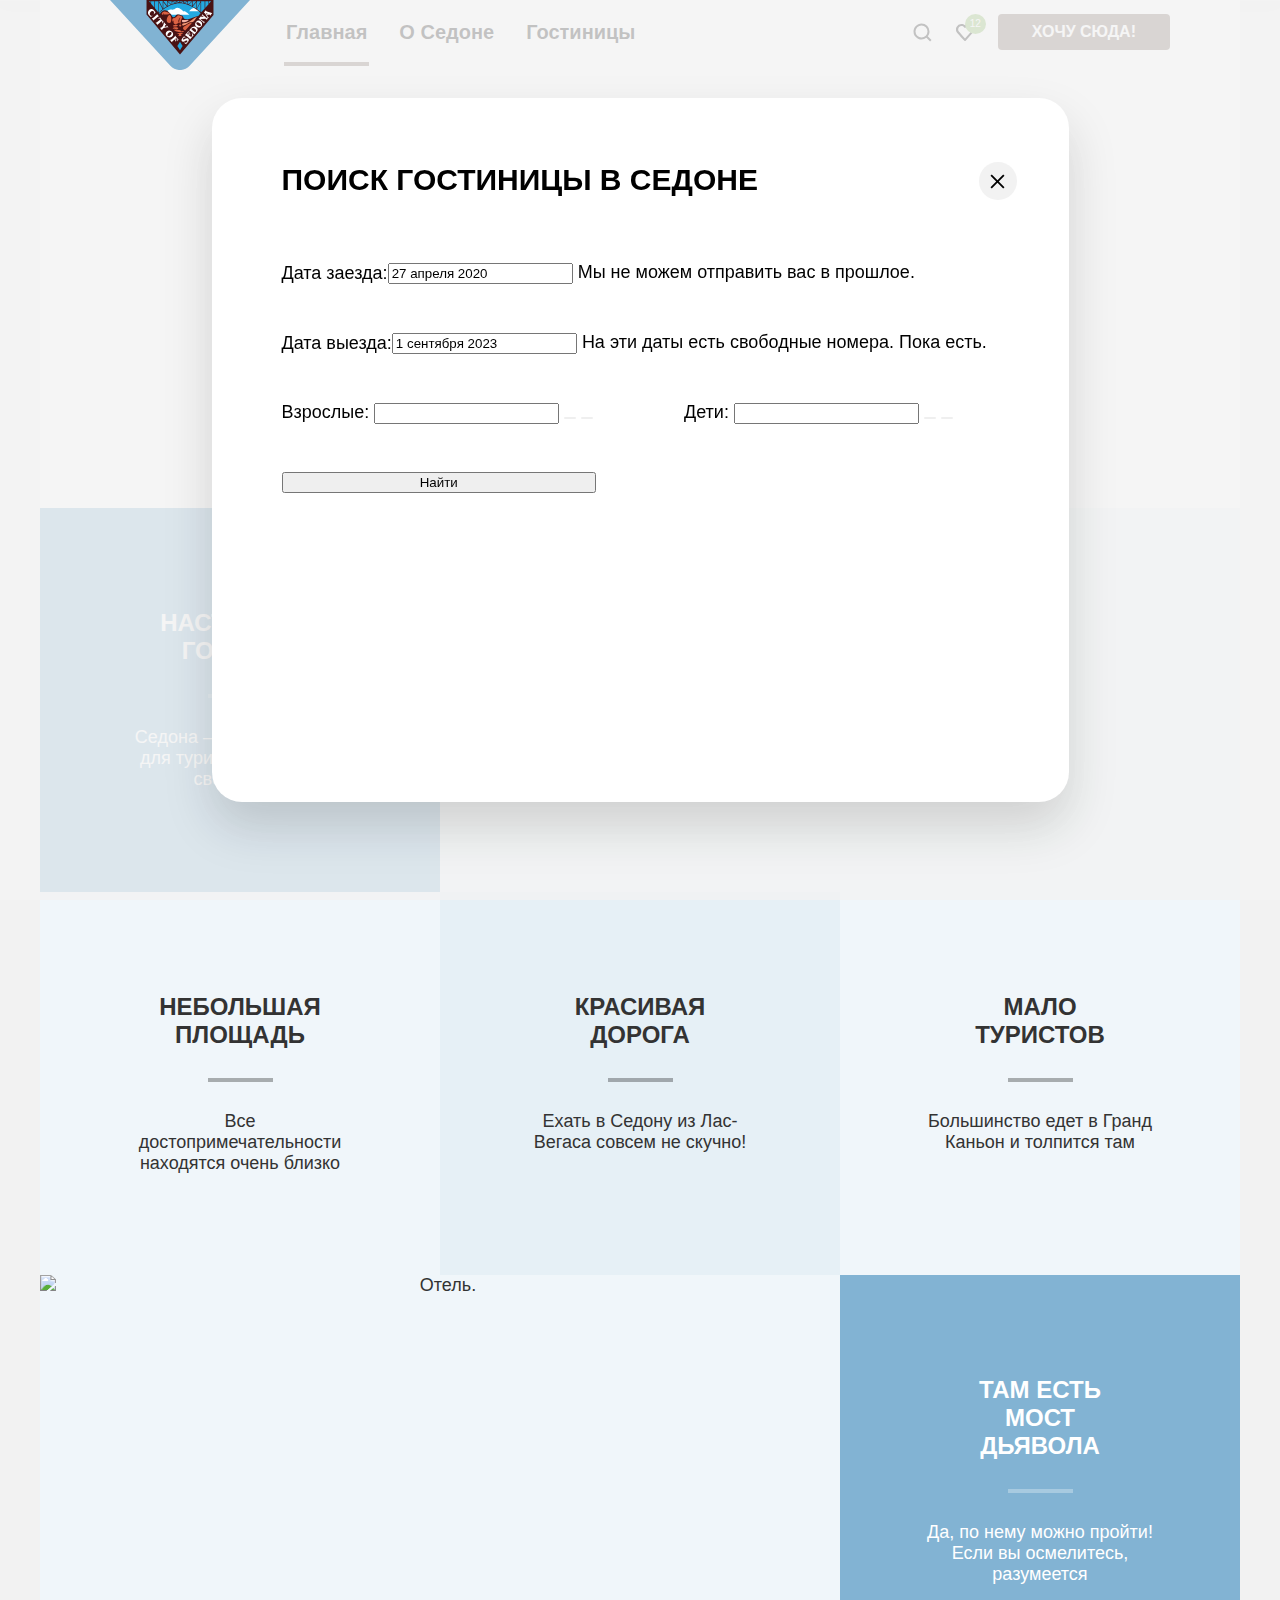
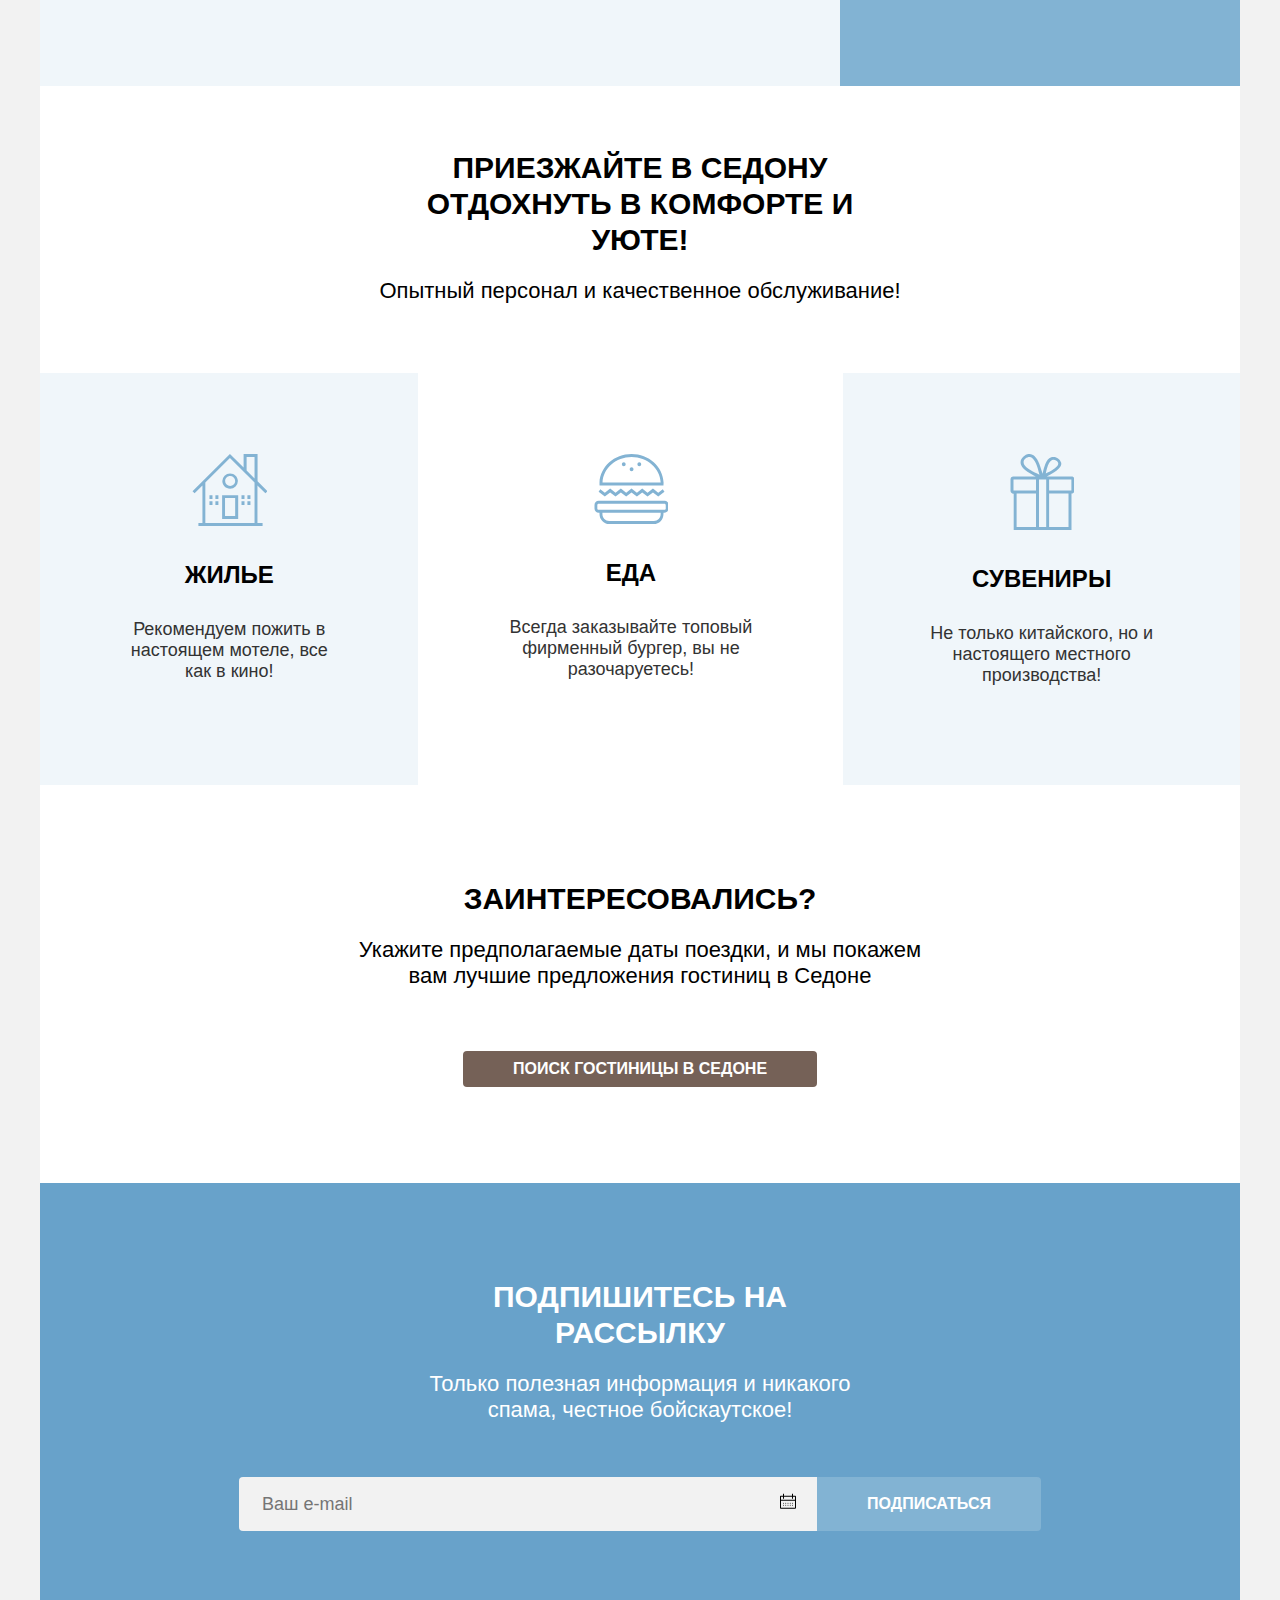
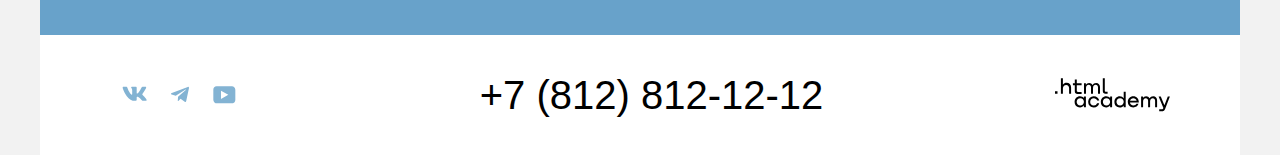
==== index.html @ c3019e5f "Модальное окно" ====
<!DOCTYPE html>
<html lang="ru">
  <head>
    <meta charset="utf-8">
    <title>Sedona</title>
    <link rel="stylesheet" href="styles/style.css">
  </head>
  <body>
    <div class="container">
      <header class="page-header wrapper">

        <a class="page-header__logo">
          <img src="images/logo.svg" height="70" width="140" alt="Логотип Седона.">
        </a>
        <nav class="page-header__navigation page-navigation">
          <ul class="page-navigation__list">
          <li class="page-navigation__item">
            <a href="index.html" class="page-navigation__link page-navigation__link-current">Главная</a>
          </li>
          <li class="page-navigation__item">
            <a class="page-navigation__link" href="about.html">О Седоне</a>
          </li>
          <li class="page-navigation__item">
            <a href="catalog.html" class="page-navigation__link">Гостиницы</a>
          </li>
          </ul>
          <div class="page-navigation__user user-navigation">
          <a class="icon" href="#">
            <svg class="icon__svg" xmlns="http://www.w3.org/2000/svg" width="20" height="20"><path d="m19.5 18-3.7-3.67c1-1.3 1.7-2.98 1.7-4.87a8 8 0 0 0-8-7.96c-4.4 0-8 3.68-8 8.06a8 8 0 0 0 12.9 6.26l3.7 3.68 1.4-1.5Zm-10-2.48a6 6 0 0 1-6-5.96 6 6 0 0 1 12 0 6 6 0 0 1-6 5.96Z"/></svg>
            <span class="visually-hidden">Поиск</span>
          </a>
          <a class="icon" href="#">
            <svg class="icon__svg" xmlns="http://www.w3.org/2000/svg" width="18" height="17"><path d="M8.9 17a.9.9 0 0 1-.8-.4c-5.4-6.1-6.7-7.5-7-7.9A5.4 5.4 0 0 1 5.5 0C6.8 0 8 .5 9 1.3a5.46 5.46 0 0 1 9 4.1c0 1.3-.5 2.5-1.3 3.4l-7 7.9c-.2.2-.4.3-.8.3Zm-6-9.5c.3.4 3.5 4 6.1 6.9l6.2-7c.5-.5.7-1.2.7-2 0-1.8-1.5-3.3-3.3-3.3-1 0-2 .5-2.7 1.3-.3.3-.6.4-.9.4-.3 0-.6-.2-.8-.4-.7-.8-1.7-1.3-2.7-1.3-1.8 0-3.3 1.5-3.3 3.3-.1.9.3 1.6.7 2.1-.1 0-.1 0 0 0Z"/></svg>

            <span class="icon__buble">12</span>
            <span class="visually-hidden">Избранное</span>
          </a>
          <a class="user-navigation__button button-brown button" href="#">Хочу сюда!</a>
          </div>
        </nav>
      </header>


      <main class="main-index main-container">
        <h1 class="visually-hidden">Sedona</h1>

        <section class="main-index__hero">
          <h2 class="visually-hidden">О Седоне</h2>

          <img class="main-index__greeting" src="images/welcome.png" width="458" height="352" class="main-index__text" alt="Welcome to the gorgeus Sedona, because the grand canyon sucks.">
        </section>

        <section class="main-index__advantage advantage">
          <h2 class="visually-hidden">Преимущества</h2>
          <p class="main-heading">
            Седона — небольшой городок в Аризоне, заслуживающий большего!
          </p>
          <p class="main-tagline">
            Рассмотрим причины, по которым Седона круче, чем Гранд-Каньон!
          </p>

          <ul class="advantage__list">
            <li class="advantage__item advantage__item-image" >
              <div class="advantage__block">
                <div class="advantage__text">
                  <h3 class="advantage__title">Настоящий городок</h3>
                  <p class="advantage__description">
                    Седона — не аттракцион для туристов, там течёт своя жизнь
                  </p>
                </div>
              </div>
              <img src="images/sedona.jpg" alt="Отель." width="800" height="384">
            </li>

            <li class="advantage__item">
              <div class="advantage__text">
                <h3 class="advantage__title ">Небольшая площадь</h3>
                <p class="advantage__description">
                 Все достопримечательности находятся очень близко
                </p>
              </div>
            </li>

            <li class="advantage__item">
              <div class="advantage__text">
                <h3 class="advantage__title">Красивая дорога</h3>
                <p class="advantage__description">
                  Ехать в Седону из Лас-Вегаса совсем не скучно!
                </p>
              </div>
            </li>

            <li class="advantage__item">
              <div class="advantage__text">
                <h3 class="advantage__title">Мало туристов</h3>
                <p class="advantage__description">
                  Большинство едет в Гранд Каньон и толпится там
                </p>
              </div>
            </li>

            <li class="advantage__item advantage__item-image">
              <img src="images/devil's-bridge.jpg" alt="Отель." width="800" height="384">
              <div class="advantage__block">
                <div class="advantage__text">
                  <h3 class="advantage__title">Там есть мост дьявола</h3>
                  <p class="advantage__description">
                    Да, по нему можно пройти! Если вы осмелитесь, разумеется
                  </p>
                </div>
              </div>
            </li>
          </ul>
        </section>

        <section class="main-index__services services">
          <h2 class="main-heading">Приезжайте в Седону отдохнуть в комфорте и уюте!</h2>
          <p class="main-tagline">
            Опытный персонал и качественное обслуживание!
          </p>
          <ul class="services__list">
            <li class="services__item">
              <span class="services__image image-housing"></span>
              <h3 class="services__title">Жилье</h3>
              <p class="services__description">Рекомендуем пожить в настоящем мотеле, все как в кино!</p>
            </li>

            <li class="services__item">
              <span class="services__image image-eat"></span>
              <h3 class="services__title">Еда</h3>
              <p class="services__description">Всегда заказывайте топовый фирменный бургер, вы не разочаруетесь!</p>
            </li>

            <li class="services__item">
              <span class="services__image image-souvenirs"></span>
              <h3 class="services__title">Сувениры</h3>
              <p class="services__description">Не только китайского, но и настоящего местного производства!</p>
            </li>
          </ul>
        </section>
        <section class="main-index__search search">
          <h2 class="search__heading main-heading">Заинтересовались?</h2>
          <p class="search__tagline main-tagline">Укажите предполагаемые даты поездки, и мы покажем вам лучшие предложения гостиниц в Седоне</p>
          <a href="catalog.html" class="search__button button-brown button">Поиск гостиницы в Седоне</a>
        </section>
        <section class="main-index__mailing mailing">

          <h2 class="mailing__heading main-heading">Подпишитесь на рассылку</h2>
          <p class="mailing__tagline main-tagline">Только полезная информация и никакого спама, честное бойскаутское!</p>
          <form action="https://echo.htmlacademy.ru/" method="post" class="mailing__form">
            <label for="" class="mailing__field">
              <input class="mailing__mail" type="text" value=""  name="email" placeholder="Ваш e-mail">
              <span class="mailing__image"></span>
            </label>
            <button class="mailing__button button-blue button" type="submit">Подписаться</button>
          </form>
        </section>
      </main>
      <footer class="page-footer wrapper">
        <div class="socials">
          <h2 class="visually-hidden">Мы в социальных сетях</h2>
          <ul class="socials__list">
            <li class="socials__item ">
              <a href="https://vk.com/htmlacademy" class="socials__link">
                <span class="visually-hidden">Вконтакте</span>
                <svg  class="socials__svg" xmlns="http://www.w3.org/2000/svg" width="25" height="15"><path fill-rule="evenodd" d="M24.12 1.8c.16-.54 0-.94-.8-.94H20.7c-.67 0-.98.34-1.15.73 0 0-1.33 3.2-3.22 5.27-.61.6-.9.8-1.23.8-.16 0-.41-.2-.41-.75v-5.1c0-.66-.19-.95-.74-.95H9.82c-.42 0-.67.3-.67.59 0 .62.95.76 1.04 2.51v3.8c0 .83-.15.98-.48.98-.9 0-3.06-3.2-4.34-6.88-.25-.72-.5-1-1.18-1H1.57c-.75 0-.9.34-.9.73 0 .68.89 4.07 4.14 8.55 2.17 3.06 5.23 4.72 8 4.72 1.68 0 1.88-.37 1.88-1v-2.32c0-.74.16-.88.7-.88.38 0 1.05.19 2.6 1.66 1.79 1.75 2.08 2.54 3.08 2.54h2.63c.75 0 1.12-.37.9-1.1-.23-.72-1.08-1.77-2.2-3.02-.62-.71-1.54-1.48-1.82-1.86-.39-.5-.28-.71 0-1.15 0 0 3.2-4.42 3.54-5.93Z" clip-rule="evenodd"/></svg>
              </a>
            </li>
            <li class="socials__item ">
              <a href="https://t.me/htmlacademy" class="socials__link">
                <span class="visually-hidden">Телеграм</span>
                <svg class="socials__svg" xmlns="http://www.w3.org/2000/svg" width="18" height="16"><path  d="M16.79.96.84 7.1c-1.09.44-1.08 1.05-.2 1.32l4.1 1.28 9.47-5.98c.44-.27.85-.13.52.17l-7.68 6.93-.28 4.22c.41 0 .6-.2.83-.41l1.99-1.94 4.13 3.06c.77.42 1.31.2 1.5-.71l2.72-12.8c.28-1.1-.43-1.61-1.16-1.28Z"/></svg>
              </a>
            </li>
            <li class="socials__item ">
              <a href=" https://www.youtube.com/user/htmlacademyru" class="socials__link">
                <span class="visually-hidden">Youtube</span>
                <svg class="socials__svg" xmlns="http://www.w3.org/2000/svg" width="23" height="18"><path d="M18.94.36H3.51C1.65.36.33 1.95.33 3.76v10.09c0 1.91 1.32 3.5 3.18 3.5h15.65c1.64 0 3.17-1.59 3.17-3.4V3.76c-.22-1.8-1.53-3.4-3.39-3.4ZM7.99 12.89V4.82l7.34 4.04-7.34 4.03Z"/></svg>

              </a>
            </li>
          </ul>
        </div>
        <a  class="page-footer__phone" href="tel:+78128121212" aria-label="Наш телефон.">+7 (812) 812-12-12</a>

        <a href="https://htmlacademy.ru/" class="page-footer__developer" aria-label="Сайт разработчика сайта.">
          <svg class="icon-developer" xmlns="http://www.w3.org/2000/svg" width="115" height="34"><path d="M0 13.26v2.6h2.5v-2.6H0ZM11.6 4.86c-1.6 0-2.8.7-3.6 1.7h-.1V.36h-2v15.5h2v-5.3c0-2.1 1.3-3.6 3.3-3.6 1.8 0 2.9 1.4 2.9 3.2v5.7h2v-6.1c.1-3-1.8-4.9-4.5-4.9ZM26.6 5.16h-4.8v-3.7h-2v3.8h-1.9v2h1.9v6c0 1.7 1 2.7 2.7 2.7h4.1v-2h-3.7c-.7 0-1.1-.4-1.1-1.1v-5.7h4.8v-2ZM41.1 4.96c-1.6 0-2.9.8-3.5 2.1h-.1c-.6-1.2-1.8-2.1-3.4-2.1-1.4 0-2.5.8-3.1 1.8h-.1v-1.6H29v10.6h2v-5.4c0-2 1-3.5 2.6-3.5 1.5 0 2.4 1 2.4 2.6v6.3h2v-5.6c0-2.4 1.4-3.3 2.6-3.3 1.5 0 2.4 1 2.4 2.6v6.3h2v-6.5c.1-2.5-1.4-4.3-3.9-4.3ZM47.8 13.06c0 1.7 1 2.7 2.8 2.7h2v-2h-1.7c-.7 0-1.1-.4-1.1-1.1V.36h-2v12.7ZM28.9 20.06c-.9-1.1-2.2-1.8-3.9-1.8-3.1 0-5.4 2.3-5.4 5.6s2.3 5.6 5.4 5.6c1.8 0 3-.8 3.8-1.9h.1v1.6h2v-10.6h-2v1.5Zm-3.6 7.4c-2.2 0-3.6-1.6-3.6-3.6s1.4-3.6 3.6-3.6 3.6 1.6 3.6 3.6c0 1.9-1.4 3.6-3.6 3.6ZM44.2 22.36c-.5-2.4-2.6-4.1-5.4-4.1a5.4 5.4 0 0 0-5.6 5.6c0 3.1 2.2 5.6 5.6 5.6 2.8 0 4.9-1.8 5.4-4.2h-2.1a3.4 3.4 0 0 1-3.3 2.3c-2.2 0-3.6-1.6-3.6-3.6s1.4-3.6 3.6-3.6c1.6 0 2.8 1 3.3 2.2h2.1v-.2ZM55.1 20.06c-.9-1.1-2.2-1.8-3.9-1.8-3.1 0-5.4 2.3-5.4 5.6s2.3 5.6 5.4 5.6c1.8 0 3-.8 3.8-1.9h.1v1.6h2v-10.6h-2v1.5Zm-3.6 7.4c-2.2 0-3.6-1.6-3.6-3.6s1.4-3.6 3.6-3.6 3.6 1.6 3.6 3.6c0 1.9-1.5 3.6-3.6 3.6ZM68.7 20.16c-.9-1.1-2.2-1.9-3.9-1.9-3.1 0-5.4 2.3-5.4 5.6s2.2 5.6 5.4 5.6c1.7 0 3-.8 3.8-1.8h.1v1.5h2v-15.4h-2v6.4Zm-3.6 7.3c-2.2 0-3.6-1.6-3.6-3.6s1.4-3.6 3.6-3.6 3.6 1.6 3.6 3.6c-.1 2-1.5 3.6-3.6 3.6ZM78.3 18.26c-3.3 0-5.5 2.5-5.5 5.6 0 3 2.1 5.6 5.5 5.6 2.5 0 4.5-1.3 5.2-3.6h-2.1c-.5 1-1.6 1.6-3 1.6-1.9 0-3.3-1.3-3.4-2.9h8.8c.2-3.6-2-6.3-5.5-6.3Zm0 1.9c1.7 0 3 1 3.3 2.6h-6.5c.3-1.5 1.5-2.6 3.2-2.6ZM98.2 18.26c-1.6 0-2.9.8-3.6 2h-.1c-.6-1.2-1.8-2-3.4-2-1.4 0-2.5.7-3.1 1.8v-1.5h-1.9v10.6h2v-5.4c0-2 1-3.4 2.6-3.5 1.5 0 2.4 1 2.4 2.6v6.3h2v-5.6c0-2.4 1.4-3.3 2.6-3.3 1.5 0 2.4 1 2.4 2.6v6.3h2v-6.5c.1-2.6-1.4-4.4-3.9-4.4ZM109.4 27.36l-3.6-8.9h-2.2l4.8 11.6c-.3.9-.7 1.2-1.7 1.2h-2.5v2h2.5c1.8 0 2.8-.8 3.5-2.6l4.7-12.2h-2.1l-3.4 8.9Z"/></svg>
        </a>
      </footer>
    </div>

    <div class="modal">
        <section class="modal__content">
          <h2 class="modal__heading main-heading">Поиск гостиницы в Седоне</h2>
          <button class="modal__close button">
            <span class="visually-hidden">Закрыть</span>
          </button>
          <form action="https://echo.htmlacademy.ru/" method="post" class="modal__form">
            <label class="modal__group modal__group--full">
              <span class="modal__title">Дата заезда:</span>
              <div class="modal__group-group">
                <input type="text" class="modal__data" value="27 апреля 2020">
                <span class=" modal__message message-mistake">Мы не можем отправить вас в прошлое.</span>
              </div>

            </label>
            <label class="modal__group modal__group--full">
              <span class="modal__exit-title">Дата выезда:</span>
              <div class="modal__group-group">
                <input type="text" class="modal__data" value="1 сентября 2023">
                <span class="modal__message">На эти даты есть свободные номера. Пока есть.</span>
              </div>
            </label>
            <label class="modal__group">
              <span class="modal__input-text">Взрослые:</span>
              <input type="number">
              <button class="modal__button--add button"></button>
              <button class="modal__button--deduct button"></button>
            </label>
            <label class="modal__group">
              <span class="modal__input-text">Дети:</span>
              <input type="number">

              <button class="modal__button--add button"></button>
              <button class="modal__button--deduct button"></button>
            </label>
            <button class="modal__button">Найти</button>
          </form>
        </section>
    </div>
  </body>

</html>
---- styles/style.css ----
@font-face {
  font-family: "PT Sans";
  font-style: normal;
  font-weight: 400;
  src: url("../fonts/ptsans-400.woff2") format("woff2");
  font-display: swap;
}

@font-face {
  font-family: "PT Sans";
  font-style: normal;
  font-weight: 700;
  src: url("../fonts/ptsans-700.woff2") format("woff2");
  font-display: swap;
}


body {

  margin: 0;
  height: 1px;

  font-family: "PT Sans", sans-serif;
  font-size: 18px;
  line-height: 21px;
  font-weight: 400;
  color: #000000;
  background-color: #F2F2F2;
  box-shadow: 0 0 15px rgba(0, 0, 0, 0.2);

}
.container{
  display: flex;
  flex-direction: column;
  min-height: 100vh;
  width: 1200px;
  margin: 0 auto;
  background-color: #ffffff;

}
.wrapper {
  padding-left: 70px;
  padding-right: 70px;
}
.visually-hidden {
  position: absolute;
  width: 1px;
  height: 1px;
  margin: -1px;
  border: 0;
  padding: 0;
  white-space: nowrap;
  clip-path: inset(100%);
  clip: rect(0 0 0 0);
  overflow: hidden;
}
.page-header {
  display: flex;
  justify-content: start;


}
.page-header__logo {
  width: 140px;
  height: 70px;
  margin-right: 20px;
  margin-bottom: -11px;
  z-index: 1;
}

.page-header__navigation {
  display: flex;
  justify-content: space-between;
  align-items: center;
  flex-grow: 1;

}



.page-navigation__list {
  display: flex;
  list-style: none;

  margin: 0;
  padding: 0;

}
.page-navigation__item {
  padding: 20px 16px;
  position: relative;
}
.page-navigation__link {
  font-size: 20px;
  line-height: 24px;
  font-weight: 700;
  color:#000000;
  text-decoration: none;
  text-align: center;
}

.page-navigation__link-current::before {
  position: absolute;
content: "";
left: 16px;
right: 16px;
bottom: 0;
outline: 2px solid #756257;
z-index: 0;

}
.user-navigation {
  display: flex;
  align-items: center;

}
.icon {
  position: relative;

  text-decoration: none;
  padding: 22px 12px;
}
.icon__svg {
  display: block;
  fill:#000000;
}
.icon:hover .icon__svg {
  fill: #68A2CA;
}
.icon:focus-visible .icon__svg {
  outline: none;
  fill: #68A2CA;
}
.icon:focus-visible{
  outline: none;
}
.icon:active .icon__svg {
  opacity: 0.5;
}

.icon__buble {
  position: absolute;
  background-color: #7DB54F;
  padding:5px;
  border-radius: 50%;
  color: #ffffff;
  font-weight: 400;
  font-size: 10px;
  line-height: 10px;
  top: 20%;
  left: 50%;
}
.user-navigation__button {
  margin-left: 12px;
}
.main-index__hero {
  background-color: #82B3D3;
  background: url(../images/background.svg) no-repeat bottom,

url(../images/index-background.jpg) no-repeat top;

background-size: 100% auto;
text-align: center;
padding-top: 50px;
padding-bottom: 80px;

}
.main-container {
  flex-grow: 1;
}
.button {
  font-family: "PT Sans", sans-serif;
  text-decoration: none;
  text-transform: uppercase;
  color:#ffffff;
  display: inline-block;

  font-weight: 700;
  font-size: 16px;
  line-height: 20px;
  border: none;
  cursor: pointer;
  border-radius: 4px;
}
.button-brown {

  background-color: #756157;
  padding: 8px 34px;

}
.button-brown:hover {
  background-color: #615048;
}
.button-brown:focus {
  outline: none;
  background-color: #615048;
}
.button-brown:active {
  color: rgba(255, 255, 255, 0.3);
  background-color: #756157;

}
.main-heading {
  display: inline-block;
  width: 515px;
  font-weight: 700;
  font-size: 30px;
  line-height: 36px;
  text-transform: uppercase;
  text-align: center;
  margin-top: 0;
  margin-bottom: 20px;


}
.main-tagline {
  margin-top: 0;
  margin-bottom: 69px;
  font-size: 22px;
  line-height: 26px;
}
.advantage {
  text-align: center;
  padding-top: 70px;
}
.advantage__list {
  display: flex;
  flex-wrap: wrap;
  list-style: none;
  margin: 0;
  padding: 0;


}
.advantage__item {
  background-color:rgba(131, 179, 211, 0.12);
  color: #333333;
}



.advantage__block {
  background-color: #82B3D3;
  color:#ffffff;
}

.advantage__text {
  max-width: 230px;
  padding: 101px 85px;

}

.advantage__item-image {
  display: flex;
}

.advantage__item:nth-child(3n+3) {
 background-color: rgba(131, 179, 211, 0.2);
}
.advantage__title {
  position: relative;
  display: block;
  margin: 0 auto;
  padding-bottom: 62px;
  max-width: 175px;
  font-weight: 700;
  font-size: 24px;
  line-height: 28px;
  text-transform: uppercase;
}
.advantage__title::after {
  content:"";
  position: absolute;
  left: 57px;
  right: 57px;
  bottom: 31px;
  outline: 2px solid rgba(0, 0, 0, 0.3);
  z-index: 0;
}
.advantage__block .advantage__title::after {
  content:"";
  position: absolute;
  left: 57px;
  right: 57px;
  bottom: 31px;
  outline: 2px solid rgba(255, 255, 255, 0.3);
  z-index: 0;
}

.advantage__description {
  margin: 0;
}
.services {
  text-align: center;
  padding-top: 64px;

}
.services__item {
  background-color: rgba(131, 179, 211, 0.12);
  padding: 81px 85px;
}
.services__item:nth-child(3n+2) {
  background-color: #ffffff;
}

.services__image {
  margin-bottom: 30px;
}

.services__title {
  font-weight: 700;
  font-size: 24px;
  line-height: 28px;
  text-transform: uppercase;
  margin-top: 0;
  margin-bottom: 30px;

}
.services__description {
  color: #333333;
}
.services__list {
  margin: 0;
  padding: 0;
  list-style: none;
  display: flex;
}

.image-housing {
  display: inline-block;
  background-image: url(../images/home.svg);
  background-repeat: no-repeat;
  width: 75px;
  height: 72px;
}
.image-eat {
  display: inline-block;
  background-image: url(../images/food.svg);
  background-repeat:no-repeat;
  width: 74px;
  height: 70px;
}
.image-souvenirs {
  display: inline-block;
  background-image: url(../images/souvenirs.svg);
  background-repeat: no-repeat;
  width: 64px;
  height: 76px;
}
.main-index__search {
  text-align: center;
  padding-top: 96px;
  padding-bottom: 96px;
}
.search__tagline {
  width: 592px;
  margin: 0 auto;
  margin-bottom: 62px;
}

.search__button {
  padding: 8px 50px;
}
.main-index__mailing {
  padding-top: 96px;
  padding-bottom: 104px;
  background-color: #68A2CA;
  background-image: url(../images/Subscribe.jpg);
  background-repeat: no-repeat;
  background-size: 100% auto;
  color:#ffffff;
  text-align: center;
}
.mailing__form {
  display: flex;
  justify-content: center;

}
.mailing__tagline {
  width: 475px;
  margin: 0 auto;
  margin-bottom: 54px;
}
.mailing__mail {

  width: 452px;
  display: flex;
  align-items: center;
  padding: 12px 20px;
  padding-right: 100px;
  border: solid 3px transparent;
  font-size: 18px;
  line-height: 24px;
  border-radius: 4px 0 0 4px;
}
.mailing__field {
  position: relative;
}
.mailing__image{
  position: absolute;
  background: url(../images/mailing.svg) no-repeat;
  width: 20px;
  height: 20px;
  top: 16px;
  right: 17px;

}






.mailing__mail:focus:not(:placeholder-shown) {
  background-color: #F2F2F2;
  color: #000000;
  border-color: #000000;
}
.mailing__mail:empty {
background-color: #F2F2F2;
border-color: transparent;
}
.mailing__mail:hover {
  background-color: #E6E6E6;
}

.mailing__mail:focus {
  background-color: #E6E6E6;
  border: 3px solid #83B3D3;
  outline: none;
}


.mailing__button {
  border-radius: 0 4px 4px 0;
}
.button-blue {
  padding: 8px 50px;

  background-color: #82B3D3;


}
.button-blue:hover {
  background-color: #68A2CA;
}
.button-blue:focus {
  outline: none;
  background-color: #68A2CA;

}
.button-blue:active {
  background-color: #82B3D3;
  color: rgba(255, 255, 255, 0.3);
}
.page-footer {
  display: flex;
  justify-content: space-between;
  align-items: center;
  min-height: 120px;
}
.socials__list {
  list-style: none;
  display: flex;
  margin: 0;
  padding: 0;

}
.socials__link {
  padding: 12px;
}
.socials__icon {
  text-decoration: none;

}


.page-footer__phone {
  text-align: center;
  font-size: 40px;
  line-height: 40px;
  text-decoration: none;
  color:#000000;
}
.catalog__wrapper {
  padding-top: 35px;
}

.catalog__heading {
  font-weight: 700;
  font-size: 60px;
  line-height: 78px;
  margin-top: 0;
  margin-bottom: 8px;
}
.catalog__title {
  text-align: left;
  margin-bottom: 0;
}
.catalog__filter {
  display: flex;
  flex-direction: column;
  padding-bottom: 70px;

  background-color: #68A2CA;
  background-image: url(..//images/filter.jpg);
  background-repeat: no-repeat;
  background-size: cover;
  color:#ffffff;

}
.catalog__breadcrumbs {
  display: flex;
  justify-content: flex-start;
  padding-left: 0;

  list-style: none;
  font-size: 16px;
  margin-top: 0;
  margin-bottom: 40px;
}
.breadcrumbs__item {
  margin-right: 10px;
  display: flex;
}
.breadcrumbs__item:not(:last-child):after {
  content: url(../images/breadcrumbs.svg);
  margin-left: 10px;


}


.breadcrumbs__svg {
  fill: #ffffff;

}

.breadcrumbs__item:last-child {
  margin-right: 0;
}
.breadcrumbs__icon {
  text-decoration: none;

}


.breadcrumbs__icon:hover .breadcrumbs__svg{
  fill:  rgba(255, 255, 255, 0.6);
}

.breadcrumbs__icon:active .breadcrumbs__svg {
  fill: rgba(255, 255, 255, 0.3);
}
.filter__form {
  display: flex;
  justify-content: space-between;
  column-gap: 70px;

}
.filter__group {
  border: none;
  padding: 0;
  margin: 0;
}
.filter__control {
  position: relative;
  display: block;
  padding-left: 36px;
}
.filter__price {
  display:flex;
  flex-wrap: wrap;
  flex-direction: column;
  margin-left: auto;
  row-gap: 36px;
}

.filter__buttons {
  display: flex;
  flex-direction: column;
  margin-top: 56px;
  row-gap: 32px;
}

.filter__title {
  padding-left: 0;
  margin-bottom: 32px;
  font-weight: 700;
  font-size: 20px;
  line-height: 24px;
}
.filter__list {
  list-style: none;
  padding-left: 0;
  margin: 0;
}
.filter__item {
  margin-bottom: 16px;
}
.filter__item:nth-last-child(1) {
  margin-bottom: 0;
}

.filter__control-mark {
  position: absolute;
  top: -3px;
  left: 0;
  width: 20px;
  height: 20px;
  background-color: #ffffff;
  border: 3px solid transparent;
  border-radius: 4px;
}
.filter__control:hover {
  opacity: 0.6;
}
.filter__control:focus{

  border: 3px solid #83B3D3;
}
.filter__control:active {
  opacity: 0.2;
}

.filter__control [type="checkbox"]:checked + .filter__control-mark::before {
position: absolute;
content:url(../images/check.svg);
width: 12px;
height: 10px;
}
.filter__control [type="radio"] + .filter__control-mark {

  border-radius: 50%;
}
.filter__control [type="radio"]:checked + .filter__control-mark::before {
  position: absolute;
  content:"";
  top: 4px;
  right: 4px;
  width: 12px;
  height: 12px;
  background-color: #3F5E72;
  border-radius: 50%;
}
.filter__control-input:focus + .filter__control-mark {
  border: 3px solid #83B3D3;
}
.filter__control-value {
  position: relative;
}


.filter__control-text {
  position:absolute;
  color: rgba(0, 0, 0, 0.3);
  font-family: "PT Sans", sans-serif;
  font-size: 18px;

  right: 20px;
  top: 13px;

}
.filter__wrapper {
  display: flex;
  gap: 2px;
}

.input-text {
  display: block;
  width: 143px;
  box-sizing: border-box;
  background-color: #F2F2F2;
  font-weight: 700;
  font-size: 18px;
  line-height: 24px;
  padding: 12px 20px;
  padding-right: 27px;
  border: 3px solid transparent;
  outline: none;
	appearance: textfield;
}
.input-text::-webkit-outer-spin-button,
.input-text::-webkit-inner-spin-button {
  appearance: none;
}

.input-text:hover {
  background-color: #E6E6E6;
}
.input-text:active {
  background-color:#F2F2F2;
  outline: none;
  border: 3px solid #83B3D3;
}
.input-text:focus:not(:placeholder-shown) {
  background-color: #F2F2F2;
  color: #000000;
  border-color: #000000;
}



.range__scale {
  position: relative;
  height: 4px;
  background-color: rgba(255, 255, 255, 0.3);

}
.range__bar {
  position: absolute;
  height: 4px;
  background-color: rgba(255, 255, 255, 1);
}
.range__button {
  position: absolute;
  width: 20px;
  height: 20px;
  border: solid 3px transparent;
  background-color: rgba(255, 255, 255, 1);
  cursor: pointer;
}
.range__button:hover,
.range__button:focus,
.range__button:active {
  outline: none;
  border-color: #83B3D3;
}

.range__button--min {
  top: -8px;
  left: 0;
}.range__button--max {
  top: -8px;
  right: 0;

}

.filter__control-min {
  border-radius: 4px 0 0 4px;
}
.filter__control-max {
  border-radius: 0 4px 4px 0;
}
.filter__button-reset {
  box-sizing: border-box;
  border: 3px solid transparent;
  background-color: rgba(255, 255, 255, 0);
  padding: 8px 50px;

}
.filter__button-reset:hover {
  color: rgba(255, 255, 255, 0.5);
}
.filter__button-reset:focus {
  outline: none;
  color: #FFFFFF;
  border: 3px solid #83B3D3;
}
.filter__button-reset:active {
  color: rgba(255, 255, 255, 0.3);
}
.catalog__results {
  display: flex;
  justify-content: space-between;
  align-items: center;
  margin-bottom: 40px;

}
.found__select {
  display: flex;
  align-items: center;
  width: 292px;
  margin-left: auto;
  margin-right: 70px;
}
.found__select-control {
  border: 2px solid #E5E5E5;
  box-sizing:border-box;
  color:#333333;
  font-family: inherit;
  font-size: 18px;
  line-height: 21px;
  border-radius: 4px;
  width: 100%;
  appearance: none;
  padding: 12px 20px;
  padding-right: 40px;
  background: url(..//images/select.svg) no-repeat right 20px center;


}


.found__select-control:hover {
  border-color: #68A2CA;
  }
.found__select-control:focus {
  outline: none;
  border-color: #68A2CA;
}

.found__select-control:focus:not(:placeholder-shown) {
  background-color: #F2F2F2;
  color: #000000;
  border-color: #000000;
}
.found__select-control:active {
  border-color: #3F5E72;
}

.found__view {
  list-style: none;
  display: flex;
  margin-left: 0;
  padding-left: 0;
}
.view__link {
  display: flex;
  text-transform: none;
  padding: 17px 16px;
  border: 2px solid #E5E5E5;
  border-radius: 4px;
}
.view__link-current {
  border: 2px solid #000000;

}
.view__item {
  margin-right: 8px;

}

.view__link:focus  {
  border: 2px solid #68A2CA;
  outline: none;
}
.view__item:hover .view__link {
  border: 2px solid #000000;
}
.view__item:nth-last-child(1) {
  margin-right: 0;
}
.catalog__list-placement {
  list-style: none;
  margin: 0;
  margin-bottom: 40px;
  padding-bottom: 40px;
  padding-left: 0;
  border-bottom: 1px solid #E6E6E6;
  display: grid;
  grid-template-columns: repeat(3, 340px);
  gap: 20px;
}
.catalog__item-cart {
  min-height: 398px;
  padding: 20px;
  border: 1px solid #E6E6E6;
  border-radius: 4px;
  display: flex;
  flex-direction: column;

  gap: 16px;
}
.catalog__item-image {
 width: 100%;
 margin-bottom: 16px;
}
.catalog__item-title {
  font-weight: 700;
  font-size: 24px;
  line-height: 28px;
  margin: 0;

}
.catalog__cart-link {
  text-decoration: none;
  color:#000000;

}
.catalog__cart-link:focus {
  outline: none;
}
.catalog__price {
  color: #333333;
  display: flex;
  justify-content: space-between;
}
.catalog__item-name {
  margin: 0;
}
.catalog__item-price {
  margin: 0;
}
.catalog__buttons {
  display: flex;
  justify-content: center;
}
.catalog__item-button {
  padding: 8px 26px;

}
.catalog__item-detailed {
  margin-right: 20px;
}
.catalog__item-favorite {
  padding: 8px 18px;
}
.catalog__item-selected {
  padding: 8px 17px;
  background-color: #7DB54F;
}
.catalog__item-selected:hover {
  background-color: #6C9E42;
}
.catalog__item-selected:focus {
  background-color: #6C9E42;
  outline: none;
}



.catalog__rate {
  display: flex;
  justify-content: space-between;
}

.catalog__rating {
  margin: 0;
  font-size: 16px;
  line-height: 20px;
  font-weight: 400;
  text-transform: uppercase;
  border-radius: 4px;
  padding: 9px 22px 8px 23px;
  background-color: #F2F2F2;
  color: #333333;
}
.catalog__item-stars {
  display: flex;
  align-items: center;
  margin: 0;
}
.star {
  margin-right: 6px;
  background: url(../images/star.png) no-repeat;

  width: 18px;
  height: 17px;
}
.paganation {
  list-style: none;
  margin-top: 0;
  padding-left: 0;
  margin-bottom: 60px;
  display: flex;
}
.paganation__item {
  margin-right: 8px;

}
.paganation__item:nth-last-child(1) {
  margin-right: 0;
}

.paganation__link {
  display: inline-block;
  box-sizing: border-box;
  text-decoration: none;
  font-weight: 700;
  font-size: 20px;
  line-height: 36px;
  color: #ffffff;
  text-align: center;
  padding: 12px;
  min-width: 60px;
  background-color: #82B3D3;
  border-radius: 4px;
}

.paganation__link--transporent {
  background-color: transparent;
  color:#000000;
  font-weight: 400;
  font-size: 22px;
  line-height: 26px;
  padding-top: 19px;
  padding-bottom: 15px;
}

.paganation__link:hover {
  background-color: #68A2CA;
}
.paganation__link:focus {
  outline: none;
  background-color: #68A2CA
}
.paganation__link:active {
  background-color: #82B3D3;
  color: rgba(255, 255, 255, 0.3);
}

.paganation__link--current,
.paganation__link--current:focus,
.paganation__link--current:hover {
  background-color: #F2F2F2;
  color: #000000;
}


.catalog__mailing {
  text-align: center;
  padding-top: 96px;
  padding-bottom: 104px;
}
.mailing__heading {
  width:  405px;
  margin: 0 auto;
  margin-bottom: 20px;
}

.socials__link {
  display: flex;
}

.socials__svg {
  fill: #83B3D3;
}
.socials__svg:hover {
  fill: #68A2CA;
}
.socials__svg:active {
  fill: rgba(104, 162, 202, 0.3);
}

.socials__link:focus .socials__svg {
  fill: #68A2CA;
}
.socials__link:focus {
  outline: none;
}

.page-footer__phone {
  color:#000000;
}
.page-footer__phone:hover {
  color:#756157;
}
.page-footer__phone:focus {
  color:#756157;
  outline: none;
}
.page-footer__phone:active {
  color: rgba(117, 97, 87, 0.3);
}


.page-footer__developer {
  fill:#000000;
  display: flex;
}
.page-footer__developer:hover{
  fill:#756157;
}
.page-footer__developer:focus{
  fill:#756157;
  outline: none;

}
.page-footer__developer:active{
  fill: rgba(117, 97, 87, 0.3);

}
.modal {
  position: fixed;
  top: 0;
  left: 0;
  display: flex;
  width: 100%;
  height: 100%;
  background-color: rgba(242, 242, 242, 0.8);
}
.modal__content {
  padding: 64px 70px;
  position: relative;
  margin: auto;
  width: 717px;
  min-height: 576px;
  background-color: #FFFFFF;
  border-radius: 30px;
  box-shadow: 0 25px 50px rgba(0, 0, 0, 0.15);

}

.modal__close {
  position: absolute;
  top: 64px;
  right: 52px;

  padding: 19px;
  border-radius: 50%;
  background: url(../images/close.svg) no-repeat center;
  width: 15px;
  height: 15px;
  background-color:  #F2F2F2;
}
.modal__heading {
  text-align: left;
  margin-bottom: 64px;
}
.modal__form {
  display: grid;
  grid-template-columns: repeat(2, 1fr);
  row-gap: 48px;
  column-gap: 88px;
}
.modal__group--full {
  grid-column: 1 / -1 ;
  display: flex;
  align-items: center;

}
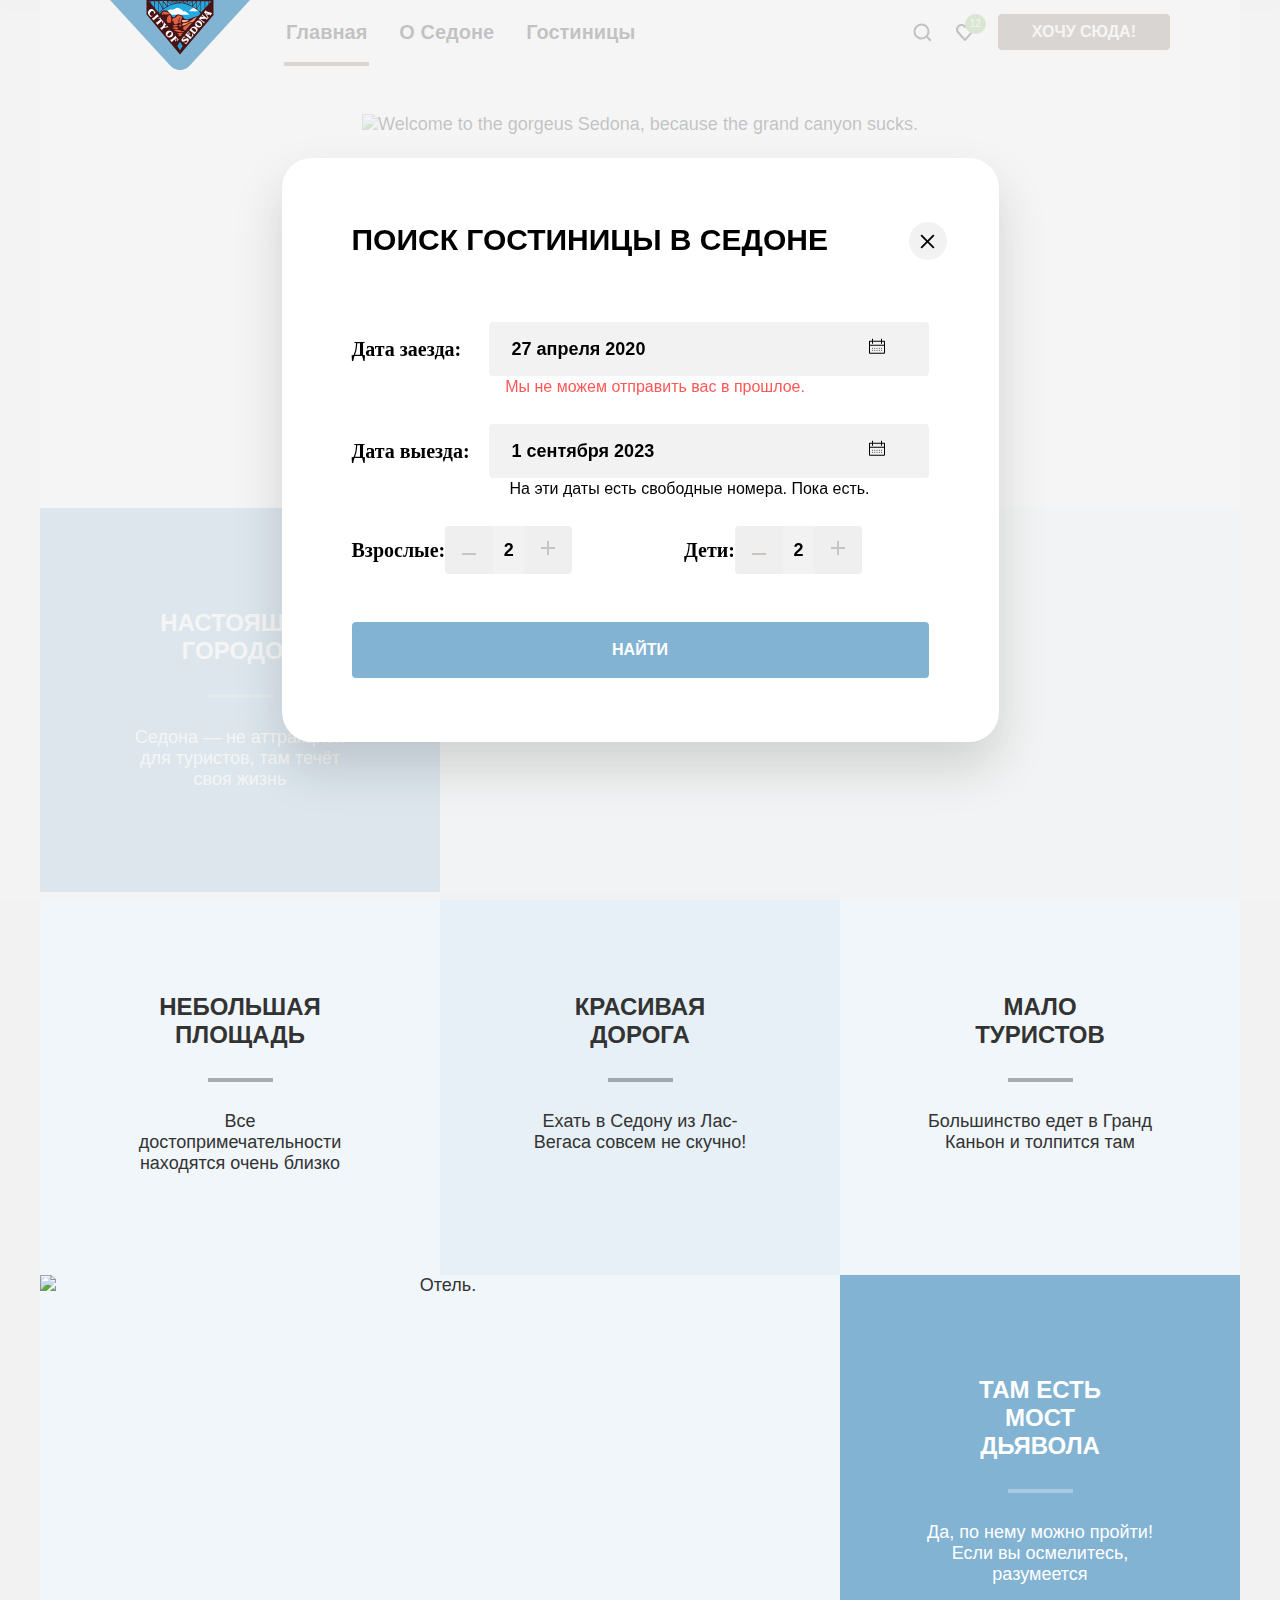
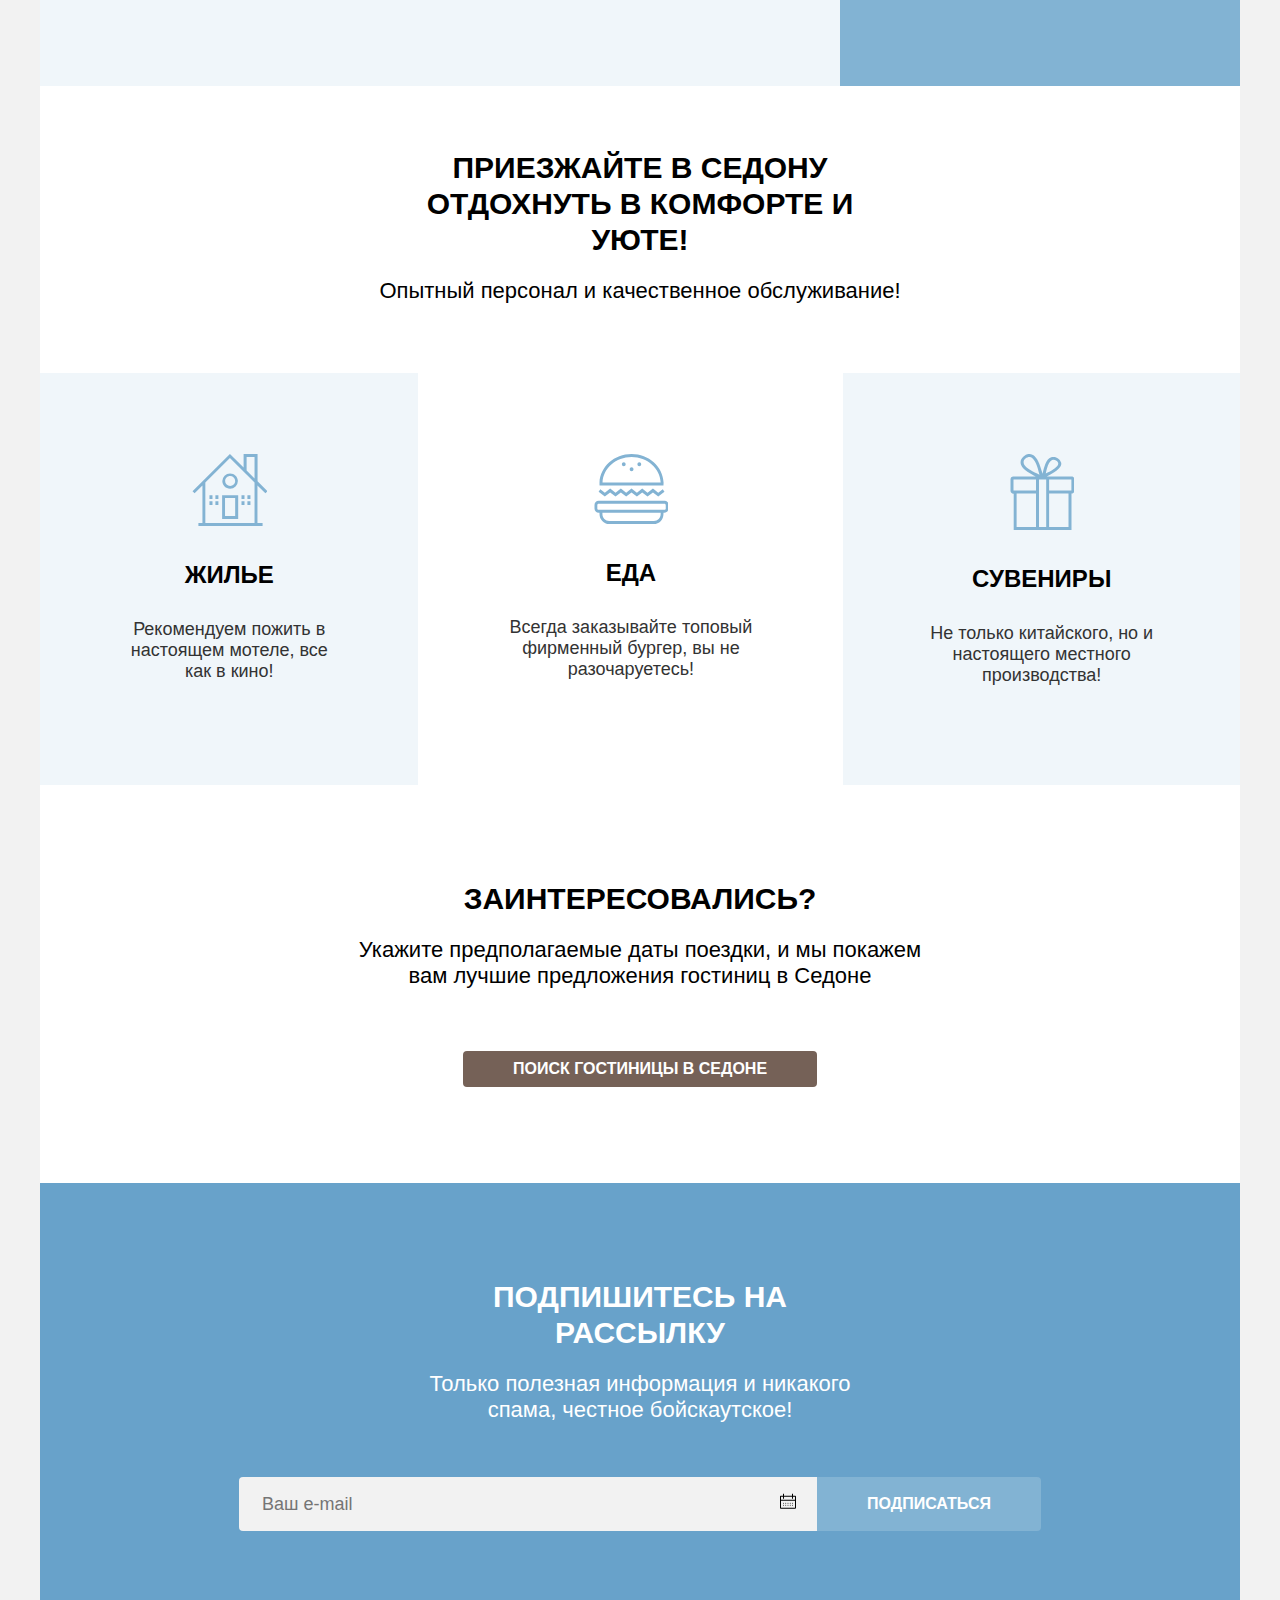
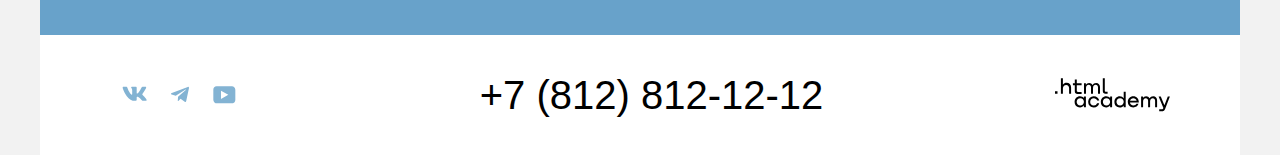
==== commit 99c5719b: "Модальное окно" ====
--- a/index.html
+++ b/index.html
@@ -198,33 +198,45 @@
           <form action="https://echo.htmlacademy.ru/" method="post" class="modal__form">
             <label class="modal__group modal__group--full">
               <span class="modal__title">Дата заезда:</span>
-              <div class="modal__group-group">
+              <div class="modal__group-wrapper">
                 <input type="text" class="modal__data" value="27 апреля 2020">
-                <span class=" modal__message message-mistake">Мы не можем отправить вас в прошлое.</span>
+                <span class="modal__image"></span>
+                <span class=" modal__message modal__message--mistake">Мы не можем отправить вас в прошлое.</span>
               </div>
 
             </label>
             <label class="modal__group modal__group--full">
-              <span class="modal__exit-title">Дата выезда:</span>
-              <div class="modal__group-group">
+              <span class="modal__title">Дата выезда:</span>
+              <div class="modal__group-wrapper">
                 <input type="text" class="modal__data" value="1 сентября 2023">
+                <span class="modal__image"></span>
                 <span class="modal__message">На эти даты есть свободные номера. Пока есть.</span>
               </div>
             </label>
-            <label class="modal__group">
-              <span class="modal__input-text">Взрослые:</span>
-              <input type="number">
-              <button class="modal__button--add button"></button>
-              <button class="modal__button--deduct button"></button>
-            </label>
-            <label class="modal__group">
-              <span class="modal__input-text">Дети:</span>
-              <input type="number">
-
-              <button class="modal__button--add button"></button>
-              <button class="modal__button--deduct button"></button>
-            </label>
-            <button class="modal__button">Найти</button>
+            <label class="modal__group modal__group-big">
+              <span class="modal__title">Взрослые:</span>
+              <button class="modal__button--deduct button-quantity button" aria-label="Меньше.">
+                <svg class="modal__icon" xmlns="http://www.w3.org/2000/svg" width="14" height="2" viewBox="0 0 14 2"><path d="M0 0v2h14V0H0Z"/></svg>
+              </button>
+              <input class="modal__quantity" type="number" value="2" aria-label="Введите количество.">
+              <button class="modal__button--add button-quantity button" aria-label="Больше.">
+                <svg class="modal__icon" xmlns="http://www.w3.org/2000/svg" width="14" height="14"  viewBox="0 0 14 14"><path d="M14 6H8V0H6v6H0v2h6v6h2V8h6V6Z"/></svg>
+
+              </button>
+            </label>
+            <label class="modal__group modal__group-child">
+              <span class="modal__title">Дети:</span>
+              <button class="modal__button--deduct button-quantity button" aria-label="Меньше.">
+                <svg class="modal__icon" xmlns="http://www.w3.org/2000/svg" width="14" height="2" viewBox="0 0 14 2"><path d="M0 0v2h14V0H0Z"/></svg>
+              </button>
+              <input class="modal__quantity" type="number" value="2" aria-label="Введите количество.">
+              <button class="modal__button--add button-quantity button" aria-label="Больше.">
+                <svg class="modal__icon" xmlns="http://www.w3.org/2000/svg" width="14" height="14"  viewBox="0 0 14 14"><path  d="M14 6H8V0H6v6H0v2h6v6h2V8h6V6Z"/></svg>
+
+              </button>
+
+            </label>
+            <button class="modal__button-search button-blue button">Найти</button>
           </form>
         </section>
     </div>
--- a/styles/style.css
+++ b/styles/style.css
@@ -524,7 +524,11 @@
   display: flex;
 }
 .breadcrumbs__item:not(:last-child):after {
-  content: url(../images/breadcrumbs.svg);
+  content: "";
+  background: url(../images/breadcrumbs.svg) no-repeat;
+  width: 8px;
+  height: 20px;
+  fill: #ffffff;
   margin-left: 10px;
 
 
@@ -625,9 +629,11 @@
 
 .filter__control [type="checkbox"]:checked + .filter__control-mark::before {
 position: absolute;
-content:url(../images/check.svg);
-width: 12px;
-height: 10px;
+content:"";
+background: url(../images/check.svg) no-repeat;
+fill: #000000;
+width: 20px;
+height: 20px;
 }
 .filter__control [type="radio"] + .filter__control-mark {
 
@@ -1085,7 +1091,7 @@
   position: relative;
   margin: auto;
   width: 717px;
-  min-height: 576px;
+  box-sizing:border-box;
   background-color: #FFFFFF;
   border-radius: 30px;
   box-shadow: 0 25px 50px rgba(0, 0, 0, 0.15);
@@ -1114,9 +1120,111 @@
   row-gap: 48px;
   column-gap: 88px;
 }
+.modal__title {
+  flex-shrink: 0;
+  font-family: 'PT Sans';
+  font-style: normal;
+  font-weight: 700;
+  font-size: 20px;
+  line-height: 24px;
+}
+
 .modal__group--full {
   grid-column: 1 / -1 ;
   display: flex;
   align-items: center;
 
-}
+
+
+
+}
+.modal__group-wrapper {
+  position: relative;
+  width: 100%;
+
+}
+.modal__data {
+  display: block;
+  width: 440px;
+  padding: 12px 20px;
+  margin-left: auto;
+  border: 3px solid transparent;
+  border-radius: 4px;
+  box-sizing: border-box;
+  background-color: #F2F2F2;
+  font-weight: 700;
+  font-size: 18px;
+  line-height: 24px;
+}
+.modal__image {
+  position: absolute;
+  background: url(../images/mailing.svg) no-repeat;
+  width: 20px;
+  height: 20px;
+  top: 16px;
+  right: 40px;
+
+}
+.modal__message {
+  position: absolute;
+  left: 40px;
+  top: 100%;
+  font-weight: 400;
+  font-size: 16px;
+  line-height: 21px;
+
+}
+.modal__message--mistake {
+  color: #FF5757;
+  left: 44px;
+}
+.modal__group-big {
+  grid-column: 1 / 2;
+  display: flex;
+  align-items: center;
+}
+.modal__group-child {
+  grid-column: 2 / -2;
+  display: flex;
+  align-items: center;
+}
+.modal__quantity {
+
+  width: 31px;
+  text-align: center;
+  background-color: #F2F2F2;
+  font-weight: 700;
+  font-size: 18px;
+  line-height: 8px;
+  padding: auto;
+  height: 48px;
+  border: 3px solid transparent;
+  box-sizing: border-box;
+}
+.button-quantity {
+  height: 48px;
+  width: 48px;
+  border: 3px solid transparent;
+  box-sizing: border-box;
+}
+.modal__button--deduct {
+  border-radius: 4px 0 0 4px;
+}
+.modal__button--add {
+  border-radius: 0 4px 4px 0;
+}
+.modal__icon {
+  fill: rgba(117, 97, 87, 0.3);
+}
+
+.modal__quantity::-webkit-outer-spin-button,
+.modal__quantity::-webkit-inner-spin-button {
+  appearance: none;
+}
+
+.modal__button-search {
+  grid-column: 1 / -1;
+
+  padding-top: 18px;
+  padding-bottom: 18px;
+}
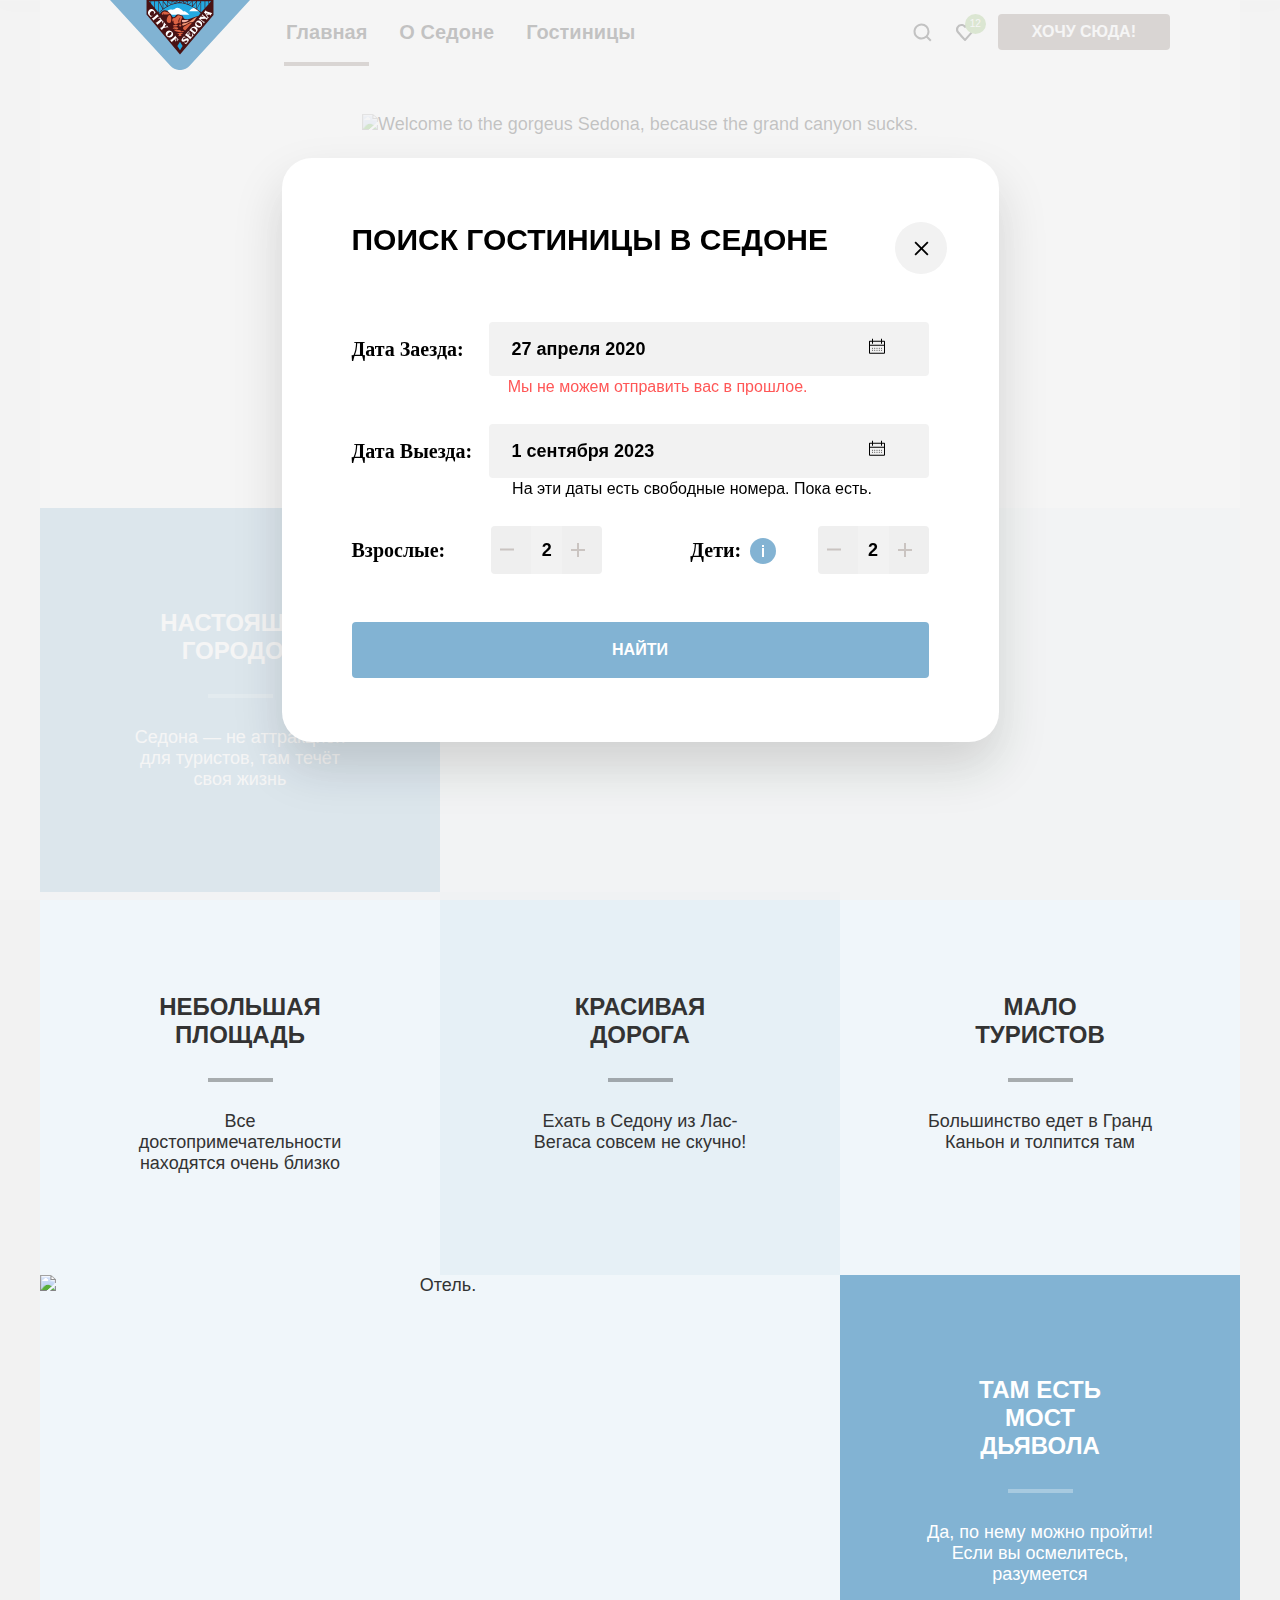
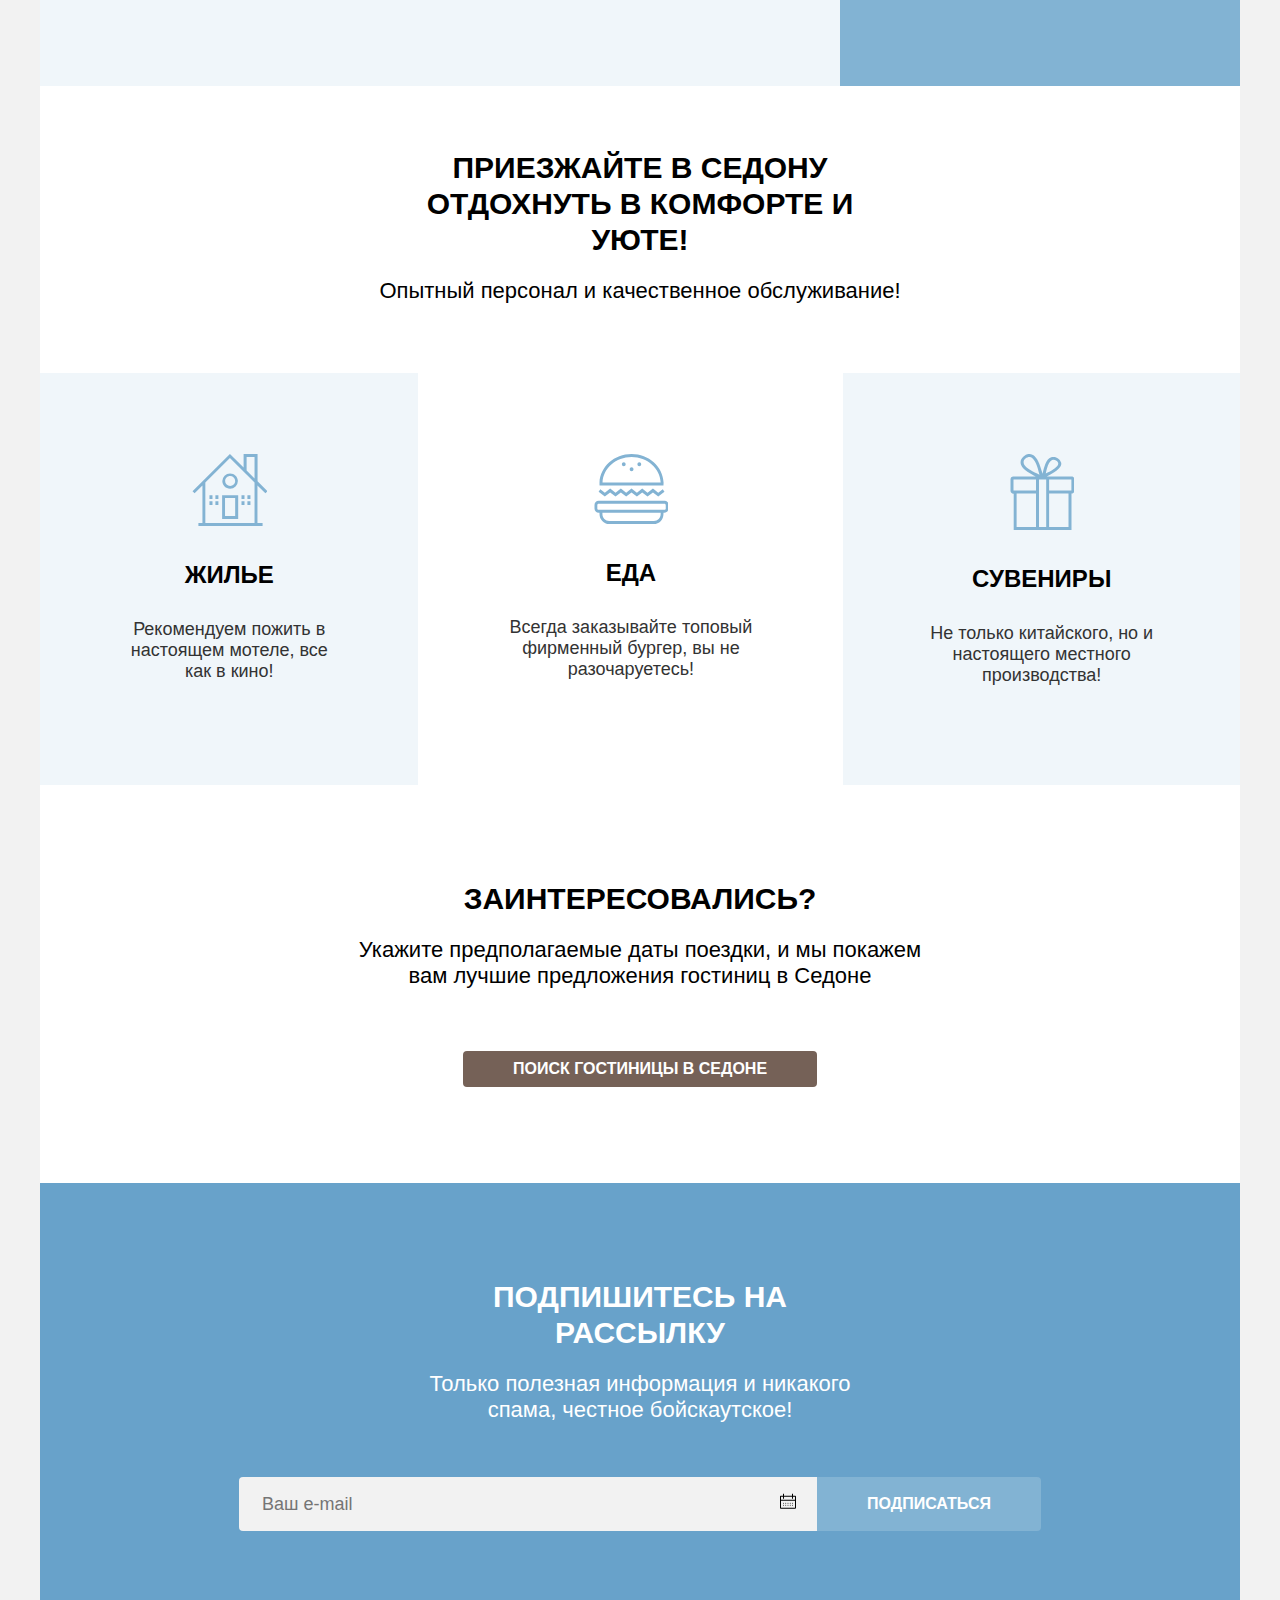
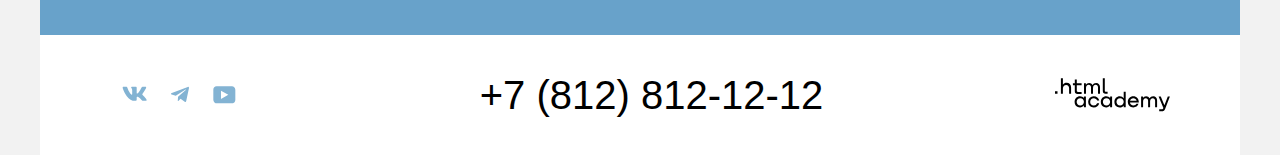
==== commit da52e9b4: "Модальное окно на проверку" ====
--- a/index.html
+++ b/index.html
@@ -181,9 +181,9 @@
             </li>
           </ul>
         </div>
-        <a  class="page-footer__phone" href="tel:+78128121212" aria-label="Наш телефон.">+7 (812) 812-12-12</a>
-
-        <a href="https://htmlacademy.ru/" class="page-footer__developer" aria-label="Сайт разработчика сайта.">
+        <a  class="page-footer__phone" href="tel:+78128121212" aria-label="Наш телефон">+7 (812) 812-12-12</a>
+
+        <a href="https://htmlacademy.ru/" class="page-footer__developer" aria-label="Сайт разработчика сайта">
           <svg class="icon-developer" xmlns="http://www.w3.org/2000/svg" width="115" height="34"><path d="M0 13.26v2.6h2.5v-2.6H0ZM11.6 4.86c-1.6 0-2.8.7-3.6 1.7h-.1V.36h-2v15.5h2v-5.3c0-2.1 1.3-3.6 3.3-3.6 1.8 0 2.9 1.4 2.9 3.2v5.7h2v-6.1c.1-3-1.8-4.9-4.5-4.9ZM26.6 5.16h-4.8v-3.7h-2v3.8h-1.9v2h1.9v6c0 1.7 1 2.7 2.7 2.7h4.1v-2h-3.7c-.7 0-1.1-.4-1.1-1.1v-5.7h4.8v-2ZM41.1 4.96c-1.6 0-2.9.8-3.5 2.1h-.1c-.6-1.2-1.8-2.1-3.4-2.1-1.4 0-2.5.8-3.1 1.8h-.1v-1.6H29v10.6h2v-5.4c0-2 1-3.5 2.6-3.5 1.5 0 2.4 1 2.4 2.6v6.3h2v-5.6c0-2.4 1.4-3.3 2.6-3.3 1.5 0 2.4 1 2.4 2.6v6.3h2v-6.5c.1-2.5-1.4-4.3-3.9-4.3ZM47.8 13.06c0 1.7 1 2.7 2.8 2.7h2v-2h-1.7c-.7 0-1.1-.4-1.1-1.1V.36h-2v12.7ZM28.9 20.06c-.9-1.1-2.2-1.8-3.9-1.8-3.1 0-5.4 2.3-5.4 5.6s2.3 5.6 5.4 5.6c1.8 0 3-.8 3.8-1.9h.1v1.6h2v-10.6h-2v1.5Zm-3.6 7.4c-2.2 0-3.6-1.6-3.6-3.6s1.4-3.6 3.6-3.6 3.6 1.6 3.6 3.6c0 1.9-1.4 3.6-3.6 3.6ZM44.2 22.36c-.5-2.4-2.6-4.1-5.4-4.1a5.4 5.4 0 0 0-5.6 5.6c0 3.1 2.2 5.6 5.6 5.6 2.8 0 4.9-1.8 5.4-4.2h-2.1a3.4 3.4 0 0 1-3.3 2.3c-2.2 0-3.6-1.6-3.6-3.6s1.4-3.6 3.6-3.6c1.6 0 2.8 1 3.3 2.2h2.1v-.2ZM55.1 20.06c-.9-1.1-2.2-1.8-3.9-1.8-3.1 0-5.4 2.3-5.4 5.6s2.3 5.6 5.4 5.6c1.8 0 3-.8 3.8-1.9h.1v1.6h2v-10.6h-2v1.5Zm-3.6 7.4c-2.2 0-3.6-1.6-3.6-3.6s1.4-3.6 3.6-3.6 3.6 1.6 3.6 3.6c0 1.9-1.5 3.6-3.6 3.6ZM68.7 20.16c-.9-1.1-2.2-1.9-3.9-1.9-3.1 0-5.4 2.3-5.4 5.6s2.2 5.6 5.4 5.6c1.7 0 3-.8 3.8-1.8h.1v1.5h2v-15.4h-2v6.4Zm-3.6 7.3c-2.2 0-3.6-1.6-3.6-3.6s1.4-3.6 3.6-3.6 3.6 1.6 3.6 3.6c-.1 2-1.5 3.6-3.6 3.6ZM78.3 18.26c-3.3 0-5.5 2.5-5.5 5.6 0 3 2.1 5.6 5.5 5.6 2.5 0 4.5-1.3 5.2-3.6h-2.1c-.5 1-1.6 1.6-3 1.6-1.9 0-3.3-1.3-3.4-2.9h8.8c.2-3.6-2-6.3-5.5-6.3Zm0 1.9c1.7 0 3 1 3.3 2.6h-6.5c.3-1.5 1.5-2.6 3.2-2.6ZM98.2 18.26c-1.6 0-2.9.8-3.6 2h-.1c-.6-1.2-1.8-2-3.4-2-1.4 0-2.5.7-3.1 1.8v-1.5h-1.9v10.6h2v-5.4c0-2 1-3.4 2.6-3.5 1.5 0 2.4 1 2.4 2.6v6.3h2v-5.6c0-2.4 1.4-3.3 2.6-3.3 1.5 0 2.4 1 2.4 2.6v6.3h2v-6.5c.1-2.6-1.4-4.4-3.9-4.4ZM109.4 27.36l-3.6-8.9h-2.2l4.8 11.6c-.3.9-.7 1.2-1.7 1.2h-2.5v2h2.5c1.8 0 2.8-.8 3.5-2.6l4.7-12.2h-2.1l-3.4 8.9Z"/></svg>
         </a>
       </footer>
@@ -194,10 +194,13 @@
           <h2 class="modal__heading main-heading">Поиск гостиницы в Седоне</h2>
           <button class="modal__close button">
             <span class="visually-hidden">Закрыть</span>
+            <span class="modal__close-icon">
+              <svg class="modal__close-svg" xmlns="http://www.w3.org/2000/svg" width="15" height="15" viewBox="0 0 15 15"><path d="M14.49 1.783 13.199.49 7.49 6.198 1.783.491.49 1.783 6.198 7.49.49 13.198l1.293 1.293L7.49 8.783l5.708 5.708 1.293-1.293-5.708-5.707 5.708-5.708Z"/></svg>
+            </span>
           </button>
           <form action="https://echo.htmlacademy.ru/" method="post" class="modal__form">
             <label class="modal__group modal__group--full">
-              <span class="modal__title">Дата заезда:</span>
+              <span class="modal__title">Дата Заезда:</span>
               <div class="modal__group-wrapper">
                 <input type="text" class="modal__data" value="27 апреля 2020">
                 <span class="modal__image"></span>
@@ -206,7 +209,7 @@
 
             </label>
             <label class="modal__group modal__group--full">
-              <span class="modal__title">Дата выезда:</span>
+              <span class="modal__title">Дата Выезда:</span>
               <div class="modal__group-wrapper">
                 <input type="text" class="modal__data" value="1 сентября 2023">
                 <span class="modal__image"></span>
@@ -214,29 +217,35 @@
               </div>
             </label>
             <label class="modal__group modal__group-big">
-              <span class="modal__title">Взрослые:</span>
-              <button class="modal__button--deduct button-quantity button" aria-label="Меньше.">
-                <svg class="modal__icon" xmlns="http://www.w3.org/2000/svg" width="14" height="2" viewBox="0 0 14 2"><path d="M0 0v2h14V0H0Z"/></svg>
-              </button>
-              <input class="modal__quantity" type="number" value="2" aria-label="Введите количество.">
-              <button class="modal__button--add button-quantity button" aria-label="Больше.">
-                <svg class="modal__icon" xmlns="http://www.w3.org/2000/svg" width="14" height="14"  viewBox="0 0 14 14"><path d="M14 6H8V0H6v6H0v2h6v6h2V8h6V6Z"/></svg>
-
-              </button>
+                <span class="modal__title">Взрослые:</span>
+                <div class="modal__group-quantity">
+                  <button class="modal__button-quantity button-deduct button" type="button" aria-label="Меньше"><svg class="modal__icon" xmlns="http://www.w3.org/2000/svg" width="14" height="3" viewBox="0 0 14 3"><path  d="M0 0v2h14V0H0Z"/></svg></button>
+                  <input class="modal__quantity" type="number" value="2" aria-label="Введите количество">
+                  <button class="modal__button-quantity button-add button" type="button" aria-label="Больше">
+                    <svg class="modal__icon" xmlns="http://www.w3.org/2000/svg" width="14" height="14"  viewBox="0 0 14 14"><path  d="M14 6H8V0H6v6H0v2h6v6h2V8h6V6Z"/></svg>
+                </button>
+              </div>
             </label>
             <label class="modal__group modal__group-child">
-              <span class="modal__title">Дети:</span>
-              <button class="modal__button--deduct button-quantity button" aria-label="Меньше.">
-                <svg class="modal__icon" xmlns="http://www.w3.org/2000/svg" width="14" height="2" viewBox="0 0 14 2"><path d="M0 0v2h14V0H0Z"/></svg>
-              </button>
-              <input class="modal__quantity" type="number" value="2" aria-label="Введите количество.">
-              <button class="modal__button--add button-quantity button" aria-label="Больше.">
-                <svg class="modal__icon" xmlns="http://www.w3.org/2000/svg" width="14" height="14"  viewBox="0 0 14 14"><path  d="M14 6H8V0H6v6H0v2h6v6h2V8h6V6Z"/></svg>
-
-              </button>
-
-            </label>
-            <button class="modal__button-search button-blue button">Найти</button>
+
+              <span class="modal__title modal__title--child">Дети: </span>
+              <span class="modal__tooptip">
+                <button class="modal__tooptipe-button button" aria-labelledby="tooltip-child">
+                  <svg class="modal__tooptipe-svg" xmlns="http://www.w3.org/2000/svg" width="26" height="26" fill="none" viewBox="0 0 26 26"><circle cx="13" cy="13" r="13" fill="#83B3D3"/><path fill="#fff" fill-rule="evenodd" d="M12 7h2v2h-2V7Zm2 12h-2v-9h2v9Z" clip-rule="evenodd"/></svg>
+                </button>
+                <span class="modal__tooptip-text" role="tooltip" id="tooltip-child">
+                  Укажите количество детей, которые будут с вами, возраст которых от 6 до 18 лет. Дети до 6 лет размещаются бесплатно.
+                </span>
+              </span>
+              <div class="modal__group-quantity">
+                <button class="modal__button-quantity button-deduct button"type="button" aria-label="Меньше"><svg class="modal__icon" xmlns="http://www.w3.org/2000/svg" width="14" height="3" viewBox="0 0 14 3"><path  d="M0 0v2h14V0H0Z"/></svg>
+                </button>
+                <input class="modal__quantity" type="number" value="2" aria-label="Введите количество">
+                <button class="modal__button-quantity button-add button" type="button" aria-label="Больше"><svg class="modal__icon" xmlns="http://www.w3.org/2000/svg" width="14" height="14"  viewBox="0 0 14 14"><path  d="M14 6H8V0H6v6H0v2h6v6h2V8h6V6Z"/></svg></button>
+              </div>
+
+            </label>
+            <button class="modal__button-search button-blue button" type="submit">Найти</button>
           </form>
         </section>
     </div>
--- a/styles/style.css
+++ b/styles/style.css
@@ -801,10 +801,7 @@
 .found__select-control:hover {
   border-color: #68A2CA;
   }
-.found__select-control:focus {
-  outline: none;
-  border-color: #68A2CA;
-}
+
 
 .found__select-control:focus:not(:placeholder-shown) {
   background-color: #F2F2F2;
@@ -813,6 +810,10 @@
 }
 .found__select-control:active {
   border-color: #3F5E72;
+}
+.found__select-control:focus {
+  outline: none;
+  border-color: #68A2CA;
 }
 
 .found__view {
@@ -1102,13 +1103,36 @@
   position: absolute;
   top: 64px;
   right: 52px;
-
-  padding: 19px;
+  border: 3px solid transparent;
+  width: 52px;
+  height: 52px;
   border-radius: 50%;
-  background: url(../images/close.svg) no-repeat center;
-  width: 15px;
-  height: 15px;
+
   background-color:  #F2F2F2;
+}
+.modal__close-icon {
+  position: absolute;
+  top: 16px;
+  right: 14px;
+  width: 17px;
+  height: 17px;
+}
+.modal__close-svg {
+  fill:#000000;
+}
+.modal__close:hover {
+  background-color: #E6E6E6;
+
+}
+.modal__close:focus {
+ border-color: #83B3D3;
+ outline: none;
+}
+.modal__close:active{
+  border-color: transparent;
+}
+.modal__close:active .modal__close-svg {
+  opacity: 0.3;
 }
 .modal__heading {
   text-align: left;
@@ -1119,6 +1143,7 @@
   grid-template-columns: repeat(2, 1fr);
   row-gap: 48px;
   column-gap: 88px;
+
 }
 .modal__title {
   flex-shrink: 0;
@@ -1156,6 +1181,21 @@
   font-size: 18px;
   line-height: 24px;
 }
+.modal__data:focus:not(:placeholder-shown) {
+  background-color: #F2F2F2;
+  color: #000000;
+  border-color: #000000;
+}
+
+
+
+.modal__data:hover {
+  background-color: #E6E6E6;
+}
+  .modal__data:focus {
+
+}
+
 .modal__image {
   position: absolute;
   background: url(../images/mailing.svg) no-repeat;
@@ -1182,9 +1222,11 @@
   grid-column: 1 / 2;
   display: flex;
   align-items: center;
+  gap: 46px;
 }
 .modal__group-child {
   grid-column: 2 / -2;
+  position: relative;
   display: flex;
   align-items: center;
 }
@@ -1201,26 +1243,109 @@
   border: 3px solid transparent;
   box-sizing: border-box;
 }
+.modal__group-quantity {
+  display: flex;
+  align-items:center;
+  margin-left: auto;
+}
+
 .button-quantity {
-  height: 48px;
-  width: 48px;
+  padding: 30px;
   border: 3px solid transparent;
   box-sizing: border-box;
 }
-.modal__button--deduct {
+.modal__button-quantity {
+  width: 40px;
+
+  height: 48px;
+}
+.button-deduct {
   border-radius: 4px 0 0 4px;
-}
-.modal__button--add {
+
+
+}
+
+
+.button-add {
   border-radius: 0 4px 4px 0;
+
+
 }
 .modal__icon {
+
   fill: rgba(117, 97, 87, 0.3);
-}
+  width: 14px;
+  height: 14px;
+  display: flex;
+  justify-content: center;
+  border: 3px solid transparent;
+}
+.modal__button-quantity:focus {
+  outline: none;
+
+}
+
+
+.button-add:hover .modal__icon,
+.button-deduct:hover .modal__icon {
+  fill: #000000;
+  border: 3px solid transparent;
+}
+.button-add:focus .modal__icon
+.button-deduct:focus .modal__icon {
+  fill :#000000;
+  border: 3px solid #83B3D3;
+  border-radius: 4px;
+
+}
+
 
 .modal__quantity::-webkit-outer-spin-button,
 .modal__quantity::-webkit-inner-spin-button {
   appearance: none;
 }
+.modal__tooptip {
+  position: absolute;
+  top: 12px;
+  left: 60px;
+}
+.modal__title--child {
+  padding-right: 26px;
+  position: relative;
+}
+.modal__tooptipe-button {
+
+  border: none;
+  background-color: transparent;
+  padding: 0;
+  margin: 0;
+  display: block;
+}
+.modal__tooptipe-svg {
+  display: flex;
+}
+.modal__tooptip-text {
+  position: absolute;
+  left: 50%;
+  transform: translateX(-50%);
+  margin-top: 6px;
+  box-sizing: border-box;
+  padding: 15px 18px 22px 22px;
+  background-color: #333333;
+  box-shadow: 0 15px 30px rgba(0, 0, 0, 0.3);
+  border-radius: 10px;
+  font-weight: 400;
+  font-size: 16px;
+  line-height: 20px;
+  color:  #FFFFFF;
+
+  width: 256px;
+  display: none;
+}
+.modal__tooptipe-button:hover + .modal__tooptip-text
+.modal__tooptipe-button:focus + .modal__tooptip-text {
+  display: block;
+}
 
 .modal__button-search {
   grid-column: 1 / -1;
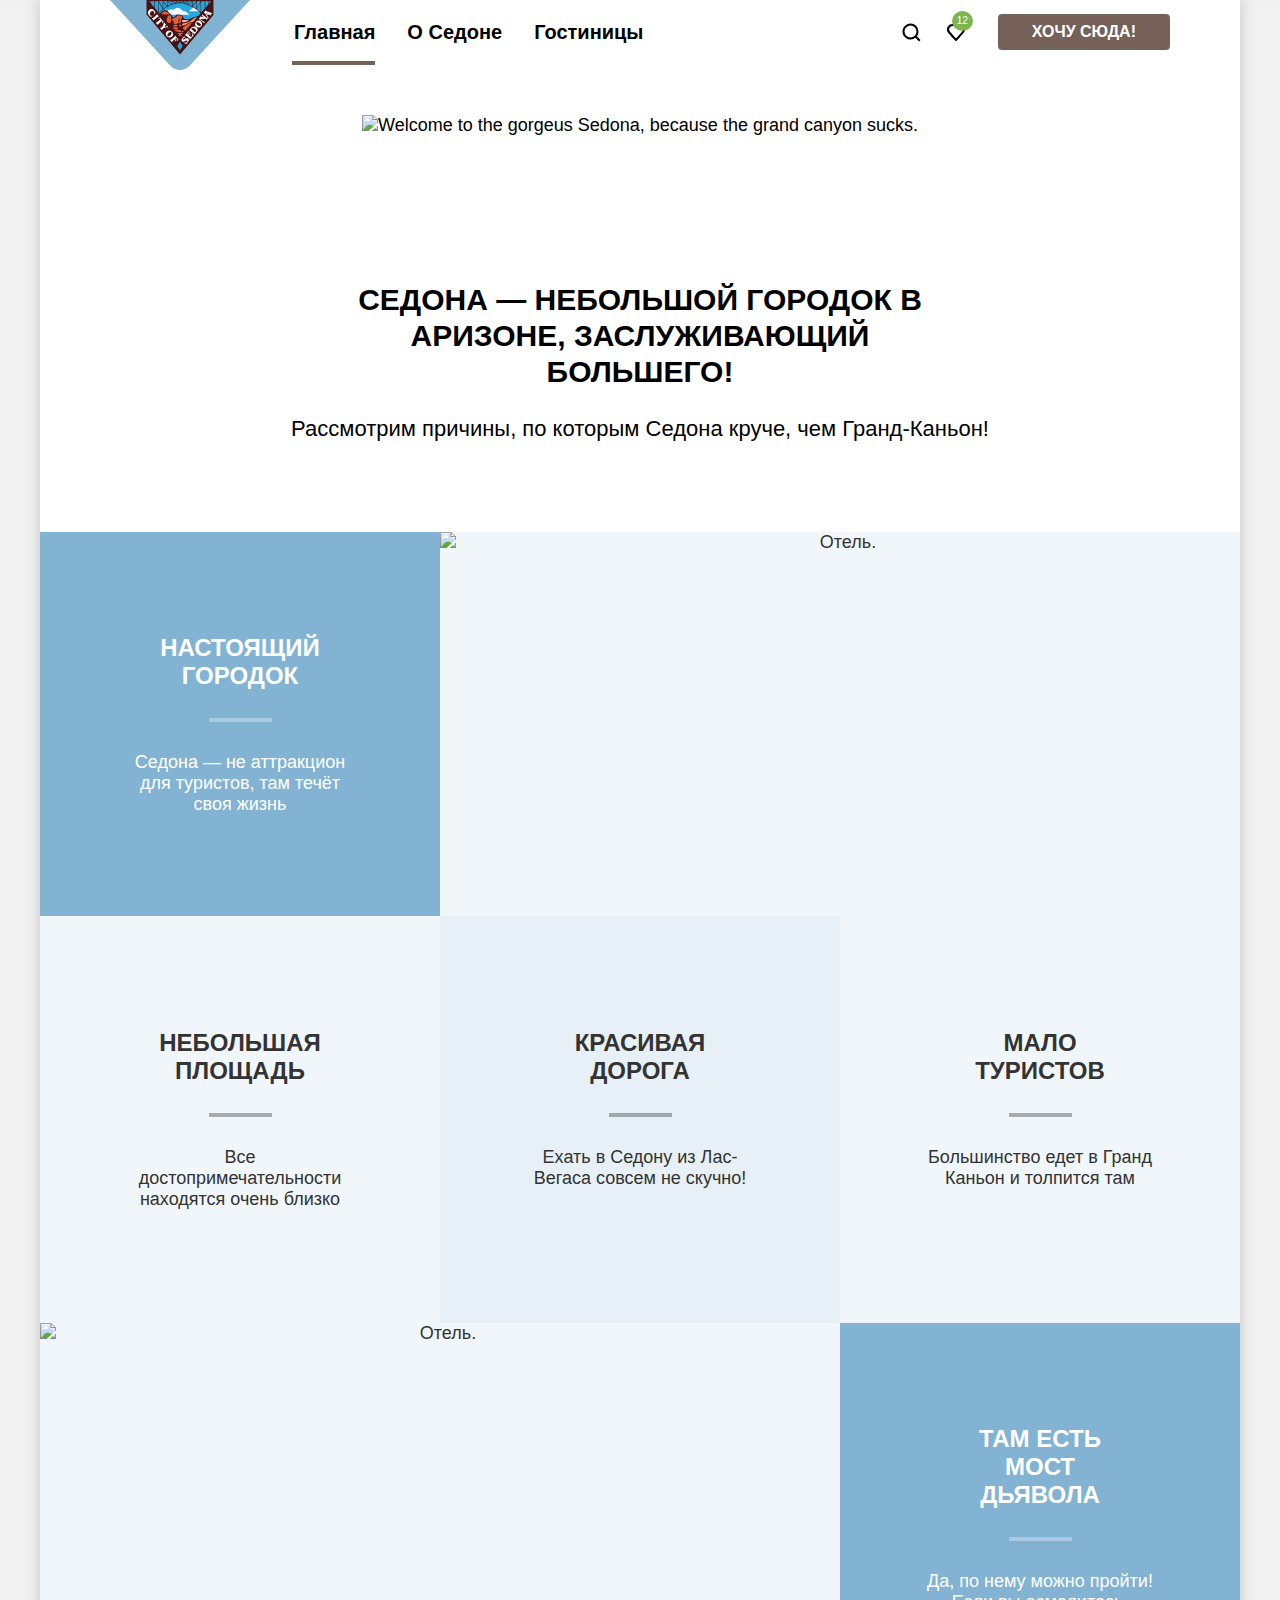
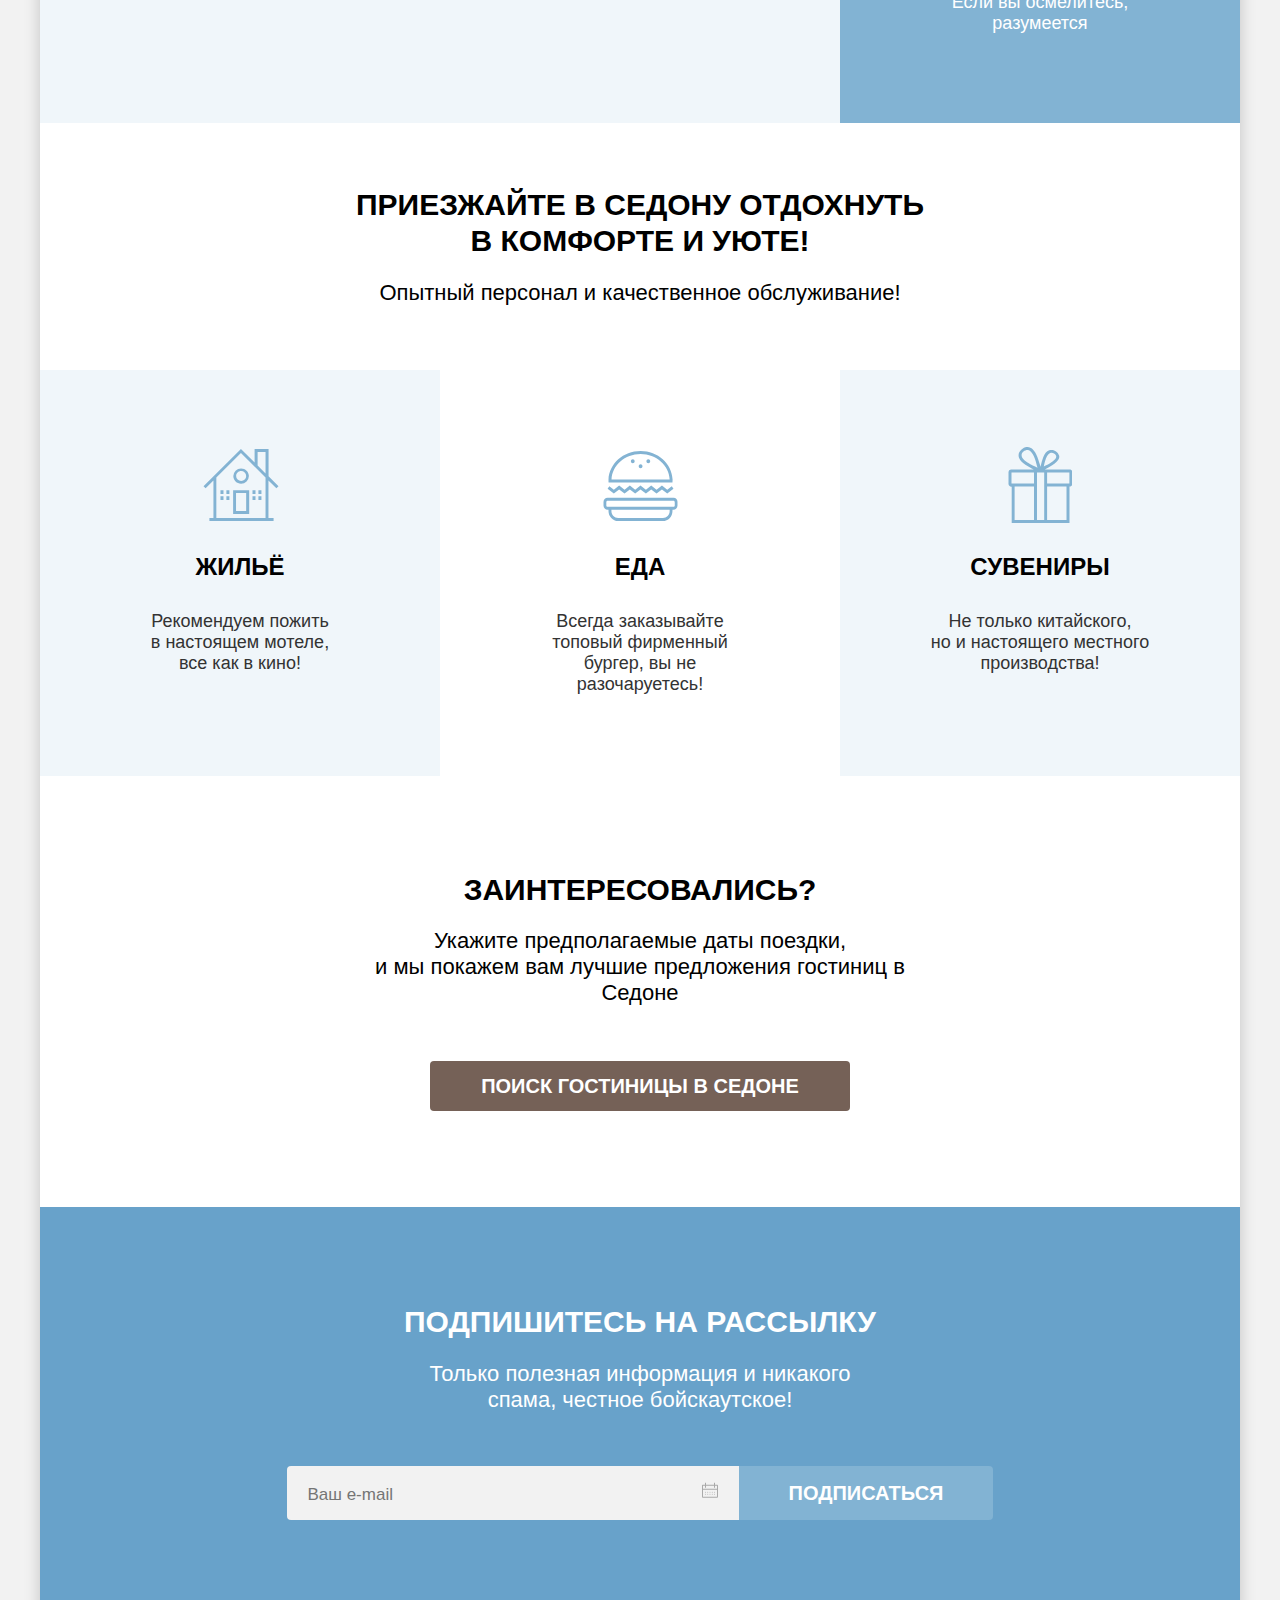
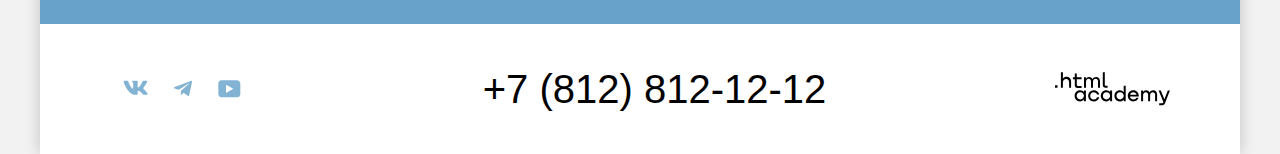
==== commit ed3b8a11: "На проверку" ====
--- a/index.html
+++ b/index.html
@@ -4,6 +4,7 @@
     <meta charset="utf-8">
     <title>Sedona</title>
     <link rel="stylesheet" href="styles/style.css">
+    <link rel="icon" href="favicon.ico">
   </head>
   <body>
     <div class="container">
@@ -14,27 +15,27 @@
         </a>
         <nav class="page-header__navigation page-navigation">
           <ul class="page-navigation__list">
-          <li class="page-navigation__item">
+            <li class="page-navigation__item">
             <a href="index.html" class="page-navigation__link page-navigation__link-current">Главная</a>
-          </li>
-          <li class="page-navigation__item">
+            </li>
+            <li class="page-navigation__item">
             <a class="page-navigation__link" href="about.html">О Седоне</a>
-          </li>
-          <li class="page-navigation__item">
+            </li>
+            <li class="page-navigation__item">
             <a href="catalog.html" class="page-navigation__link">Гостиницы</a>
-          </li>
+            </li>
           </ul>
           <div class="page-navigation__user user-navigation">
-          <a class="icon" href="#">
-            <svg class="icon__svg" xmlns="http://www.w3.org/2000/svg" width="20" height="20"><path d="m19.5 18-3.7-3.67c1-1.3 1.7-2.98 1.7-4.87a8 8 0 0 0-8-7.96c-4.4 0-8 3.68-8 8.06a8 8 0 0 0 12.9 6.26l3.7 3.68 1.4-1.5Zm-10-2.48a6 6 0 0 1-6-5.96 6 6 0 0 1 12 0 6 6 0 0 1-6 5.96Z"/></svg>
-            <span class="visually-hidden">Поиск</span>
-          </a>
-          <a class="icon" href="#">
-            <svg class="icon__svg" xmlns="http://www.w3.org/2000/svg" width="18" height="17"><path d="M8.9 17a.9.9 0 0 1-.8-.4c-5.4-6.1-6.7-7.5-7-7.9A5.4 5.4 0 0 1 5.5 0C6.8 0 8 .5 9 1.3a5.46 5.46 0 0 1 9 4.1c0 1.3-.5 2.5-1.3 3.4l-7 7.9c-.2.2-.4.3-.8.3Zm-6-9.5c.3.4 3.5 4 6.1 6.9l6.2-7c.5-.5.7-1.2.7-2 0-1.8-1.5-3.3-3.3-3.3-1 0-2 .5-2.7 1.3-.3.3-.6.4-.9.4-.3 0-.6-.2-.8-.4-.7-.8-1.7-1.3-2.7-1.3-1.8 0-3.3 1.5-3.3 3.3-.1.9.3 1.6.7 2.1-.1 0-.1 0 0 0Z"/></svg>
-
-            <span class="icon__buble">12</span>
-            <span class="visually-hidden">Избранное</span>
-          </a>
+            <a class="icon" href="#">
+              <svg class="icon__svg" xmlns="http://www.w3.org/2000/svg" width="20" height="20"><path d="m19.5 18-3.7-3.67c1-1.3 1.7-2.98 1.7-4.87a8 8 0 0 0-8-7.96c-4.4 0-8 3.68-8 8.06a8 8 0 0 0 12.9 6.26l3.7 3.68 1.4-1.5Zm-10-2.48a6 6 0 0 1-6-5.96 6 6 0 0 1 12 0 6 6 0 0 1-6 5.96Z"/></svg>
+              <span class="visually-hidden">Поиск</span>
+            </a>
+            <a class="icon" href="#">
+              <svg class="icon__svg" xmlns="http://www.w3.org/2000/svg" width="18" height="17"><path d="M8.9 17a.9.9 0 0 1-.8-.4c-5.4-6.1-6.7-7.5-7-7.9A5.4 5.4 0 0 1 5.5 0C6.8 0 8 .5 9 1.3a5.46 5.46 0 0 1 9 4.1c0 1.3-.5 2.5-1.3 3.4l-7 7.9c-.2.2-.4.3-.8.3Zm-6-9.5c.3.4 3.5 4 6.1 6.9l6.2-7c.5-.5.7-1.2.7-2 0-1.8-1.5-3.3-3.3-3.3-1 0-2 .5-2.7 1.3-.3.3-.6.4-.9.4-.3 0-.6-.2-.8-.4-.7-.8-1.7-1.3-2.7-1.3-1.8 0-3.3 1.5-3.3 3.3-.1.9.3 1.6.7 2.1-.1 0-.1 0 0 0Z"/></svg>
+
+              <span class="icon__buble">12</span>
+              <span class="visually-hidden">Избранное</span>
+            </a>
           <a class="user-navigation__button button-brown button" href="#">Хочу сюда!</a>
           </div>
         </nav>
@@ -47,24 +48,25 @@
         <section class="main-index__hero">
           <h2 class="visually-hidden">О Седоне</h2>
 
-          <img class="main-index__greeting" src="images/welcome.png" width="458" height="352" class="main-index__text" alt="Welcome to the gorgeus Sedona, because the grand canyon sucks.">
-        </section>
-
-        <section class="main-index__advantage advantage">
+          <img class="main-index__greeting" src="images/welcome.png" width="458" height="352" alt="Welcome to the gorgeus Sedona, because the grand canyon sucks.">
+        </section>
+
+        <section class="main-index__advantage advantages">
           <h2 class="visually-hidden">Преимущества</h2>
-          <p class="main-heading">
-            Седона — небольшой городок в Аризоне, заслуживающий большего!
-          </p>
-          <p class="main-tagline">
-            Рассмотрим причины, по которым Седона круче, чем Гранд-Каньон!
-          </p>
-
-          <ul class="advantage__list">
-            <li class="advantage__item advantage__item-image" >
-              <div class="advantage__block">
-                <div class="advantage__text">
-                  <h3 class="advantage__title">Настоящий городок</h3>
-                  <p class="advantage__description">
+            <p class="advantages__heading">
+              Седона — небольшой городок в Аризоне, заслуживающий большего!
+            </p>
+            <p class="advantages__tagline">
+              Рассмотрим причины, по которым Седона круче, чем Гранд-Каньон!
+            </p>
+
+
+          <ul class="advantages__list">
+            <li class="advantages__item advantages__item-image" >
+              <div class="advantages__block">
+                <div class="advantages__text">
+                  <h3 class="advantages__title">Настоящий городок</h3>
+                  <p class="advantages__description">
                     Седона — не аттракцион для туристов, там течёт своя жизнь
                   </p>
                 </div>
@@ -72,39 +74,39 @@
               <img src="images/sedona.jpg" alt="Отель." width="800" height="384">
             </li>
 
-            <li class="advantage__item">
-              <div class="advantage__text">
-                <h3 class="advantage__title ">Небольшая площадь</h3>
-                <p class="advantage__description">
+            <li class="advantages__item">
+              <div class="advantages__text">
+                <h3 class="advantages__title ">Небольшая площадь</h3>
+                <p class="advantages__description">
                  Все достопримечательности находятся очень близко
                 </p>
               </div>
             </li>
 
-            <li class="advantage__item">
-              <div class="advantage__text">
-                <h3 class="advantage__title">Красивая дорога</h3>
-                <p class="advantage__description">
+            <li class="advantages__item">
+              <div class="advantages__text">
+                <h3 class="advantages__title">Красивая дорога</h3>
+                <p class="advantages__description">
                   Ехать в Седону из Лас-Вегаса совсем не скучно!
                 </p>
               </div>
             </li>
 
-            <li class="advantage__item">
-              <div class="advantage__text">
-                <h3 class="advantage__title">Мало туристов</h3>
-                <p class="advantage__description">
+            <li class="advantages__item">
+              <div class="advantages__text">
+                <h3 class="advantages__title">Мало туристов</h3>
+                <p class="advantages__description">
                   Большинство едет в Гранд Каньон и толпится там
                 </p>
               </div>
             </li>
 
-            <li class="advantage__item advantage__item-image">
+            <li class="advantages__item advantages__item-image">
               <img src="images/devil's-bridge.jpg" alt="Отель." width="800" height="384">
-              <div class="advantage__block">
-                <div class="advantage__text">
-                  <h3 class="advantage__title">Там есть мост дьявола</h3>
-                  <p class="advantage__description">
+              <div class="advantages__block">
+                <div class="advantages__text">
+                  <h3 class="advantages__title">Там есть<br>мост дьявола</h3>
+                  <p class="advantages__description">
                     Да, по нему можно пройти! Если вы осмелитесь, разумеется
                   </p>
                 </div>
@@ -114,41 +116,39 @@
         </section>
 
         <section class="main-index__services services">
-          <h2 class="main-heading">Приезжайте в Седону отдохнуть в комфорте и уюте!</h2>
-          <p class="main-tagline">
-            Опытный персонал и качественное обслуживание!
-          </p>
+          <h2 class="services__heading">Приезжайте в Седону отдохнуть<br>в комфорте и уюте!</h2>
+          <p class="services__tagline">Опытный персонал и качественное обслуживание!</p>
           <ul class="services__list">
             <li class="services__item">
               <span class="services__image image-housing"></span>
-              <h3 class="services__title">Жилье</h3>
-              <p class="services__description">Рекомендуем пожить в настоящем мотеле, все как в кино!</p>
+              <h3 class="services__title">Жильё</h3>
+               <p class="services__description">Рекомендуем пожить<br>в настоящем мотеле,<br>все как в кино!</p>
             </li>
 
             <li class="services__item">
               <span class="services__image image-eat"></span>
               <h3 class="services__title">Еда</h3>
-              <p class="services__description">Всегда заказывайте топовый фирменный бургер, вы не разочаруетесь!</p>
+              <p class="services__description">Всегда заказывайте<br>топовый фирменный бургер, вы не разочаруетесь!</p>
             </li>
 
             <li class="services__item">
               <span class="services__image image-souvenirs"></span>
               <h3 class="services__title">Сувениры</h3>
-              <p class="services__description">Не только китайского, но и настоящего местного производства!</p>
+              <p class="services__description">Не только китайского,<br>но и настоящего местного производства!</p>
             </li>
           </ul>
         </section>
         <section class="main-index__search search">
-          <h2 class="search__heading main-heading">Заинтересовались?</h2>
-          <p class="search__tagline main-tagline">Укажите предполагаемые даты поездки, и мы покажем вам лучшие предложения гостиниц в Седоне</p>
+          <h2 class="search__heading">Заинтересовались?</h2>
+          <p class="search__tagline">Укажите предполагаемые даты поездки,<br>и мы покажем вам лучшие предложения гостиниц в Седоне</p>
           <a href="catalog.html" class="search__button button-brown button">Поиск гостиницы в Седоне</a>
         </section>
         <section class="main-index__mailing mailing">
 
-          <h2 class="mailing__heading main-heading">Подпишитесь на рассылку</h2>
-          <p class="mailing__tagline main-tagline">Только полезная информация и никакого спама, честное бойскаутское!</p>
+          <h2 class="mailing__heading">Подпишитесь на рассылку</h2>
+          <p class="mailing__tagline">Только полезная информация и никакого спама, честное бойскаутское!</p>
           <form action="https://echo.htmlacademy.ru/" method="post" class="mailing__form">
-            <label for="" class="mailing__field">
+            <label class="mailing__field">
               <input class="mailing__mail" type="text" value=""  name="email" placeholder="Ваш e-mail">
               <span class="mailing__image"></span>
             </label>
@@ -189,62 +189,80 @@
       </footer>
     </div>
 
-    <div class="modal">
+    <div class="modal modal-close">
         <section class="modal__content">
           <h2 class="modal__heading main-heading">Поиск гостиницы в Седоне</h2>
-          <button class="modal__close button">
+          <button class="modal__button-close button">
             <span class="visually-hidden">Закрыть</span>
             <span class="modal__close-icon">
               <svg class="modal__close-svg" xmlns="http://www.w3.org/2000/svg" width="15" height="15" viewBox="0 0 15 15"><path d="M14.49 1.783 13.199.49 7.49 6.198 1.783.491.49 1.783 6.198 7.49.49 13.198l1.293 1.293L7.49 8.783l5.708 5.708 1.293-1.293-5.708-5.707 5.708-5.708Z"/></svg>
             </span>
           </button>
           <form action="https://echo.htmlacademy.ru/" method="post" class="modal__form">
-            <label class="modal__group modal__group--full">
-              <span class="modal__title">Дата Заезда:</span>
+            <div class="modal__group modal__group--full">
+               <label for="check-in">
+                <span class="modal__title">Дата Заезда:</span>
+              </label>
+
               <div class="modal__group-wrapper">
-                <input type="text" class="modal__data" value="27 апреля 2020">
+                <input class="modal__data" id="check-in" type="text"  placeholder="Укажите дату" value="27 апреля 2020">
                 <span class="modal__image"></span>
                 <span class=" modal__message modal__message--mistake">Мы не можем отправить вас в прошлое.</span>
               </div>
 
-            </label>
-            <label class="modal__group modal__group--full">
-              <span class="modal__title">Дата Выезда:</span>
+            </div>
+
+            <div  class="modal__group modal__group--full">
+              <label for="exit">
+                <span class="modal__title">Дата Выезда:</span>
+              </label>
+
               <div class="modal__group-wrapper">
-                <input type="text" class="modal__data" value="1 сентября 2023">
+                <input class="modal__data" id="exit" type="text" placeholder="Укажите дату" value="1 сентября 2023">
                 <span class="modal__image"></span>
                 <span class="modal__message">На эти даты есть свободные номера. Пока есть.</span>
               </div>
-            </label>
-            <label class="modal__group modal__group-big">
+            </div>
+
+
+            <div class="modal__group modal__group-big">
+              <label for="parent">
                 <span class="modal__title">Взрослые:</span>
-                <div class="modal__group-quantity">
-                  <button class="modal__button-quantity button-deduct button" type="button" aria-label="Меньше"><svg class="modal__icon" xmlns="http://www.w3.org/2000/svg" width="14" height="3" viewBox="0 0 14 3"><path  d="M0 0v2h14V0H0Z"/></svg></button>
-                  <input class="modal__quantity" type="number" value="2" aria-label="Введите количество">
-                  <button class="modal__button-quantity button-add button" type="button" aria-label="Больше">
+              </label>
+
+              <div class="modal__group-quantity">
+                <button class="modal__button-quantity button" type="button" aria-label="Меньше"><svg class="modal__icon" xmlns="http://www.w3.org/2000/svg" width="14" height="3" viewBox="0 0 14 3"><path  d="M0 0v2h14V0H0Z"/></svg></button>
+                <input class="modal__quantity" type="number" value="2" id="parent" aria-label="Введите количество">
+                <button class="modal__button-quantity button" type="button" aria-label="Больше">
                     <svg class="modal__icon" xmlns="http://www.w3.org/2000/svg" width="14" height="14"  viewBox="0 0 14 14"><path  d="M14 6H8V0H6v6H0v2h6v6h2V8h6V6Z"/></svg>
                 </button>
               </div>
-            </label>
-            <label class="modal__group modal__group-child">
-
-              <span class="modal__title modal__title--child">Дети: </span>
-              <span class="modal__tooptip">
-                <button class="modal__tooptipe-button button" aria-labelledby="tooltip-child">
-                  <svg class="modal__tooptipe-svg" xmlns="http://www.w3.org/2000/svg" width="26" height="26" fill="none" viewBox="0 0 26 26"><circle cx="13" cy="13" r="13" fill="#83B3D3"/><path fill="#fff" fill-rule="evenodd" d="M12 7h2v2h-2V7Zm2 12h-2v-9h2v9Z" clip-rule="evenodd"/></svg>
-                </button>
-                <span class="modal__tooptip-text" role="tooltip" id="tooltip-child">
+            </div>
+
+            <div class="modal__group modal__group-child">
+              <label for="child">
+                <span class="modal__title modal__title--child">Дети: </span>
+              </label>
+
+              <button class="modal__tooltipe-button modal__tooltip button" type="button" aria-labelledby="tooltip-child">
+                <svg class="modal__tooltipe-svg" xmlns="http://www.w3.org/2000/svg" width="26" height="26" fill="none" viewBox="0 0 26 26"><circle cx="13" cy="13" r="13" fill="#83B3D3"/><path fill="#fff" fill-rule="evenodd" d="M12 7h2v2h-2V7Zm2 12h-2v-9h2v9Z" clip-rule="evenodd"/>
+                </svg>
+                <span class="modal__tooltip-text" role="tooltip" id="tooltip-child">
                   Укажите количество детей, которые будут с вами, возраст которых от 6 до 18 лет. Дети до 6 лет размещаются бесплатно.
                 </span>
-              </span>
+              </button>
+
               <div class="modal__group-quantity">
-                <button class="modal__button-quantity button-deduct button"type="button" aria-label="Меньше"><svg class="modal__icon" xmlns="http://www.w3.org/2000/svg" width="14" height="3" viewBox="0 0 14 3"><path  d="M0 0v2h14V0H0Z"/></svg>
+                <button class="modal__button-quantity button" type="button" aria-label="Меньше"><svg class="modal__icon" xmlns="http://www.w3.org/2000/svg" width="14" height="3" viewBox="0 0 14 3"><path  d="M0 0v2h14V0H0Z"/></svg>
                 </button>
-                <input class="modal__quantity" type="number" value="2" aria-label="Введите количество">
-                <button class="modal__button-quantity button-add button" type="button" aria-label="Больше"><svg class="modal__icon" xmlns="http://www.w3.org/2000/svg" width="14" height="14"  viewBox="0 0 14 14"><path  d="M14 6H8V0H6v6H0v2h6v6h2V8h6V6Z"/></svg></button>
-              </div>
-
-            </label>
+                <input class="modal__quantity" type="number" value="2" id="child" aria-label="Введите количество">
+                <button class="modal__button-quantity button" type="button" aria-label="Больше">
+                  <svg class="modal__icon"       xmlns="http://www.w3.org/2000/svg" width="14" height="14"  viewBox="0 0 14 14"><path  d="M14 6H8V0H6v6H0v2h6v6h2V8h6V6Z"/></svg>
+                </button>
+              </div>
+            </div>
+
+
             <button class="modal__button-search button-blue button" type="submit">Найти</button>
           </form>
         </section>
--- a/styles/style.css
+++ b/styles/style.css
@@ -21,11 +21,13 @@
   height: 1px;
 
   font-family: "PT Sans", sans-serif;
+  font-style: normal;
   font-size: 18px;
   line-height: 21px;
   font-weight: 400;
   color: #000000;
   background-color: #F2F2F2;
+
   box-shadow: 0 0 15px rgba(0, 0, 0, 0.2);
 
 }
@@ -36,6 +38,8 @@
   width: 1200px;
   margin: 0 auto;
   background-color: #ffffff;
+
+  box-shadow: 0 0 15px rgba(0, 0, 0, 0.2);
 
 }
 .wrapper {
@@ -63,7 +67,7 @@
 .page-header__logo {
   width: 140px;
   height: 70px;
-  margin-right: 20px;
+  margin-right: 28px;
   margin-bottom: -11px;
   z-index: 1;
 }
@@ -72,6 +76,7 @@
   display: flex;
   justify-content: space-between;
   align-items: center;
+  flex-wrap: wrap;
   flex-grow: 1;
 
 }
@@ -86,11 +91,10 @@
   padding: 0;
 
 }
-.page-navigation__item {
+
+.page-navigation__link {
   padding: 20px 16px;
   position: relative;
-}
-.page-navigation__link {
   font-size: 20px;
   line-height: 24px;
   font-weight: 700;
@@ -103,7 +107,7 @@
   position: absolute;
 content: "";
 left: 16px;
-right: 16px;
+right: 18px;
 bottom: 0;
 outline: 2px solid #756257;
 z-index: 0;
@@ -112,13 +116,14 @@
 .user-navigation {
   display: flex;
   align-items: center;
+  flex-wrap: wrap;
 
 }
 .icon {
   position: relative;
 
   text-decoration: none;
-  padding: 22px 12px;
+  padding: 22px 13px;
 }
 .icon__svg {
   display: block;
@@ -147,22 +152,22 @@
   font-weight: 400;
   font-size: 10px;
   line-height: 10px;
-  top: 20%;
-  left: 50%;
+  top: 15%;
+  left: 41%;
 }
 .user-navigation__button {
-  margin-left: 12px;
+  margin-left: 20px;
+
 }
 .main-index__hero {
   background-color: #82B3D3;
   background: url(../images/background.svg) no-repeat bottom,
-
-url(../images/index-background.jpg) no-repeat top;
+  url(../images/index-background.jpg) no-repeat top;
 
 background-size: 100% auto;
 text-align: center;
-padding-top: 50px;
-padding-bottom: 80px;
+padding-top: 51px;
+padding-bottom: 76px
 
 }
 .main-container {
@@ -174,7 +179,6 @@
   text-transform: uppercase;
   color:#ffffff;
   display: inline-block;
-
   font-weight: 700;
   font-size: 16px;
   line-height: 20px;
@@ -182,6 +186,11 @@
   cursor: pointer;
   border-radius: 4px;
 }
+.button:disabled,
+.button:hover:disabled {
+  background-color: #E5E5E5;
+  cursor:default;
+}
 .button-brown {
 
   background-color: #756157;
@@ -200,9 +209,187 @@
   background-color: #756157;
 
 }
-.main-heading {
+
+
+.advantages {
+  text-align: center;
+  padding-top: 70px;
+}
+.advantages__heading {
   display: inline-block;
-  width: 515px;
+  max-width: 640px;
+  font-weight: 700;
+  font-size: 30px;
+  line-height: 36px;
+  text-transform: uppercase;
+  text-align: center;
+  margin-top: 0;
+  margin-bottom: 26px;
+}
+
+.advantages__tagline {
+  margin-top: 0;
+  margin-bottom: 90px;
+  font-size: 22px;
+  line-height: 26px;
+  max-width: 700px;
+  display: inline-block;
+
+}
+
+.advantages__list {
+  display: flex;
+  flex-wrap: wrap;
+  list-style: none;
+  margin: 0;
+  padding: 0;
+
+
+}
+.advantages__item {
+  background-color:rgba(131, 179, 211, 0.12);
+  color: #333333;
+}
+
+
+
+.advantages__block {
+  background-color: #82B3D3;
+  color:#ffffff;
+}
+
+.advantages__text {
+  max-width: 232px;
+  padding: 113px 84px;
+}
+
+.advantages__block .advantages__text {
+  padding: 102px 85px 89px;
+}
+
+.advantages__item-image {
+  display: flex;
+}
+
+.advantages__item:nth-child(3n+3) {
+ background-color: rgba(131, 179, 211, 0.2);
+}
+.advantages__title {
+  position: relative;
+  display: block;
+  margin: 0 auto;
+  padding-bottom: 62px;
+  max-width: 175px;
+  font-weight: 700;
+  font-size: 24px;
+  line-height: 28px;
+  text-transform: uppercase;
+}
+.advantages__title::after {
+  content:"";
+  position: absolute;
+  left: 58px;
+  right: 58px;
+  bottom: 32px;
+  outline: 2px solid rgba(0, 0, 0, 0.3);
+  z-index: 0;
+}
+.advantages__block .advantages__title::after {
+  content:"";
+  position: absolute;
+  left: 58px;
+  right: 58px;
+  bottom: 32px;
+  outline: 2px solid rgba(255, 255, 255, 0.3);
+  z-index: 0;
+}
+
+.advantages__description {
+  margin: 0;
+}
+.services {
+  text-align: center;
+  padding-top: 64px;
+
+}
+.services__heading {
+  display: inline-block;
+  width: 640px;
+  font-weight: 700;
+  font-size: 30px;
+  line-height: 36px;
+  text-transform: uppercase;
+  text-align: center;
+  margin-top: 0;
+  margin-bottom: 21px;
+}
+
+.services__tagline {
+  margin-top: 0;
+  margin-bottom: 64px;
+  font-size: 22px;
+  line-height: 26px;
+}
+.services__item {
+  background-color: rgba(131, 179, 211, 0.12);
+  padding: 77px 80px 63px;
+  width: 400px;
+}
+.services__item:nth-child(3n+2) {
+  background-color: #ffffff;
+}
+
+
+
+.services__title {
+
+  font-weight: 700;
+  font-size: 24px;
+  line-height: 28px;
+  text-transform: uppercase;
+  margin-top: 25px;
+  margin-bottom: 30px;
+
+}
+.services__description {
+  color: #333333;
+}
+.services__list {
+  margin: 0;
+  padding: 0;
+  list-style: none;
+  display: flex;
+}
+
+
+.image-housing {
+  display: inline-block;
+  background-image: url(../images/home.svg);
+  background-repeat: no-repeat;
+  background-position: left 13px top 2px;
+  width: 100px;
+  height: 76px;
+}
+.image-eat {
+  display: inline-block;
+  background-image: url(../images/food.svg);
+  background-repeat:no-repeat;
+  background-position: left 12px top 4px;
+  width: 98px;
+  height: 76px;
+}
+
+.image-souvenirs {
+  display: inline-block;
+  background-image: url(../images/souvenirs.svg);
+  background-repeat: no-repeat;
+  width: 64px;
+  height: 76px;
+}
+
+.search__heading {
+  display: inline-block;
+  max-width: 640px;
   font-weight: 700;
   font-size: 30px;
   line-height: 36px;
@@ -210,143 +397,15 @@
   text-align: center;
   margin-top: 0;
   margin-bottom: 20px;
-
-
-}
-.main-tagline {
+}
+
+.search__tagline {
   margin-top: 0;
-  margin-bottom: 69px;
+  margin-bottom: 64px;
   font-size: 22px;
   line-height: 26px;
 }
-.advantage {
-  text-align: center;
-  padding-top: 70px;
-}
-.advantage__list {
-  display: flex;
-  flex-wrap: wrap;
-  list-style: none;
-  margin: 0;
-  padding: 0;
-
-
-}
-.advantage__item {
-  background-color:rgba(131, 179, 211, 0.12);
-  color: #333333;
-}
-
-
-
-.advantage__block {
-  background-color: #82B3D3;
-  color:#ffffff;
-}
-
-.advantage__text {
-  max-width: 230px;
-  padding: 101px 85px;
-
-}
-
-.advantage__item-image {
-  display: flex;
-}
-
-.advantage__item:nth-child(3n+3) {
- background-color: rgba(131, 179, 211, 0.2);
-}
-.advantage__title {
-  position: relative;
-  display: block;
-  margin: 0 auto;
-  padding-bottom: 62px;
-  max-width: 175px;
-  font-weight: 700;
-  font-size: 24px;
-  line-height: 28px;
-  text-transform: uppercase;
-}
-.advantage__title::after {
-  content:"";
-  position: absolute;
-  left: 57px;
-  right: 57px;
-  bottom: 31px;
-  outline: 2px solid rgba(0, 0, 0, 0.3);
-  z-index: 0;
-}
-.advantage__block .advantage__title::after {
-  content:"";
-  position: absolute;
-  left: 57px;
-  right: 57px;
-  bottom: 31px;
-  outline: 2px solid rgba(255, 255, 255, 0.3);
-  z-index: 0;
-}
-
-.advantage__description {
-  margin: 0;
-}
-.services {
-  text-align: center;
-  padding-top: 64px;
-
-}
-.services__item {
-  background-color: rgba(131, 179, 211, 0.12);
-  padding: 81px 85px;
-}
-.services__item:nth-child(3n+2) {
-  background-color: #ffffff;
-}
-
-.services__image {
-  margin-bottom: 30px;
-}
-
-.services__title {
-  font-weight: 700;
-  font-size: 24px;
-  line-height: 28px;
-  text-transform: uppercase;
-  margin-top: 0;
-  margin-bottom: 30px;
-
-}
-.services__description {
-  color: #333333;
-}
-.services__list {
-  margin: 0;
-  padding: 0;
-  list-style: none;
-  display: flex;
-}
-
-.image-housing {
-  display: inline-block;
-  background-image: url(../images/home.svg);
-  background-repeat: no-repeat;
-  width: 75px;
-  height: 72px;
-}
-.image-eat {
-  display: inline-block;
-  background-image: url(../images/food.svg);
-  background-repeat:no-repeat;
-  width: 74px;
-  height: 70px;
-}
-.image-souvenirs {
-  display: inline-block;
-  background-image: url(../images/souvenirs.svg);
-  background-repeat: no-repeat;
-  width: 64px;
-  height: 76px;
-}
+
 .main-index__search {
   text-align: center;
   padding-top: 96px;
@@ -355,19 +414,21 @@
 .search__tagline {
   width: 592px;
   margin: 0 auto;
-  margin-bottom: 62px;
+  margin-bottom: 55px;
 }
 
 .search__button {
-  padding: 8px 50px;
+  padding: 15px 51px;
+  font-size: 20px;
+
 }
 .main-index__mailing {
-  padding-top: 96px;
+  padding-top: 97px;
   padding-bottom: 104px;
   background-color: #68A2CA;
   background-image: url(../images/Subscribe.jpg);
   background-repeat: no-repeat;
-  background-size: 100% auto;
+  background-size: cover;
   color:#ffffff;
   text-align: center;
 }
@@ -376,20 +437,34 @@
   justify-content: center;
 
 }
+.mailing__heading {
+  display: inline-block;
+  width: 640px;
+  font-weight: 700;
+  font-size: 30px;
+  line-height: 36px;
+  text-transform: uppercase;
+  text-align: center;
+  margin-top: 0;
+  margin-bottom: 21px;
+}
+
 .mailing__tagline {
-  width: 475px;
+  width: 470px;
   margin: 0 auto;
-  margin-bottom: 54px;
+  margin-bottom: 53px;
+  font-size: 22px;
+  line-height: 26px;
 }
 .mailing__mail {
 
-  width: 452px;
+  width: 328px;
   display: flex;
   align-items: center;
-  padding: 12px 20px;
+  padding: 14px 18px 10px;
   padding-right: 100px;
   border: solid 3px transparent;
-  font-size: 18px;
+  font-size: 17px;
   line-height: 24px;
   border-radius: 4px 0 0 4px;
 }
@@ -405,12 +480,6 @@
   right: 17px;
 
 }
-
-
-
-
-
-
 .mailing__mail:focus:not(:placeholder-shown) {
   background-color: #F2F2F2;
   color: #000000;
@@ -430,17 +499,16 @@
   outline: none;
 }
 
-
 .mailing__button {
   border-radius: 0 4px 4px 0;
-}
+  font-size: 20px;
+}
+
 .button-blue {
   padding: 8px 50px;
-
   background-color: #82B3D3;
-
-
-}
+}
+
 .button-blue:hover {
   background-color: #68A2CA;
 }
@@ -457,21 +525,21 @@
   display: flex;
   justify-content: space-between;
   align-items: center;
-  min-height: 120px;
+  min-height: 130px;
 }
 .socials__list {
   list-style: none;
   display: flex;
   margin: 0;
   padding: 0;
-
-}
+}
+
 .socials__link {
-  padding: 12px;
-}
+  padding: 13px;
+}
+
 .socials__icon {
   text-decoration: none;
-
 }
 
 
@@ -483,7 +551,7 @@
   color:#000000;
 }
 .catalog__wrapper {
-  padding-top: 35px;
+  padding-top: 33px;
 }
 
 .catalog__heading {
@@ -577,19 +645,19 @@
   flex-wrap: wrap;
   flex-direction: column;
   margin-left: auto;
-  row-gap: 36px;
+  row-gap: 43px;
 }
 
 .filter__buttons {
   display: flex;
   flex-direction: column;
   margin-top: 56px;
-  row-gap: 32px;
+  row-gap: 30px;
 }
 
 .filter__title {
   padding-left: 0;
-  margin-bottom: 32px;
+  margin-bottom: 33px;
   font-weight: 700;
   font-size: 20px;
   line-height: 24px;
@@ -600,7 +668,7 @@
   margin: 0;
 }
 .filter__item {
-  margin-bottom: 16px;
+  margin-bottom: 19px;
 }
 .filter__item:nth-last-child(1) {
   margin-bottom: 0;
@@ -608,10 +676,10 @@
 
 .filter__control-mark {
   position: absolute;
-  top: -3px;
+  top: 0;
   left: 0;
-  width: 20px;
-  height: 20px;
+  width: 17px;
+  height: 17px;
   background-color: #ffffff;
   border: 3px solid transparent;
   border-radius: 4px;
@@ -631,21 +699,23 @@
 position: absolute;
 content:"";
 background: url(../images/check.svg) no-repeat;
+top: -2px;
+left: -1px;
+
 fill: #000000;
 width: 20px;
 height: 20px;
 }
 .filter__control [type="radio"] + .filter__control-mark {
-
   border-radius: 50%;
 }
 .filter__control [type="radio"]:checked + .filter__control-mark::before {
   position: absolute;
   content:"";
-  top: 4px;
-  right: 4px;
-  width: 12px;
-  height: 12px;
+  top: 2px;
+  left: 2px;
+  width: 13px;
+  height: 13px;
   background-color: #3F5E72;
   border-radius: 50%;
 }
@@ -672,6 +742,11 @@
   gap: 2px;
 }
 
+.input-text::-webkit-outer-spin-button,
+.input-text::-webkit-inner-spin-button {
+  appearance: none;
+}
+
 .input-text {
   display: block;
   width: 143px;
@@ -680,33 +755,31 @@
   font-weight: 700;
   font-size: 18px;
   line-height: 24px;
-  padding: 12px 20px;
+  padding: 10px 17px;
   padding-right: 27px;
   border: 3px solid transparent;
   outline: none;
 	appearance: textfield;
 }
-.input-text::-webkit-outer-spin-button,
-.input-text::-webkit-inner-spin-button {
-  appearance: none;
-}
+
 
 .input-text:hover {
   background-color: #E6E6E6;
 }
-.input-text:active {
-  background-color:#F2F2F2;
-  outline: none;
-  border: 3px solid #83B3D3;
-}
+
+
+
+
 .input-text:focus:not(:placeholder-shown) {
   background-color: #F2F2F2;
   color: #000000;
   border-color: #000000;
 }
-
-
-
+.input-text:focus {
+
+  outline: none;
+  border: 3px solid #83B3D3;
+}
 .range__scale {
   position: relative;
   height: 4px;
@@ -765,13 +838,28 @@
 }
 .filter__button-reset:active {
   color: rgba(255, 255, 255, 0.3);
-}
+  border: 3px solid transparent;
+}
+.filter__button-reset:disabled,
+.filter__button-reset:hover:disabled {
+  color: rgba(255, 255, 255, 0.1);
+  background-color: transparent;
+  cursor:default;
+
+}
+
 .catalog__results {
   display: flex;
   justify-content: space-between;
   align-items: center;
-  margin-bottom: 40px;
-
+  margin-bottom: 20px;
+}
+.catalog__title {
+  font-weight: 700;
+  font-size: 30px;
+  line-height: 36px;
+  text-transform: uppercase;
+  margin: 0;
 }
 .found__select {
   display: flex;
@@ -806,14 +894,21 @@
 .found__select-control:focus:not(:placeholder-shown) {
   background-color: #F2F2F2;
   color: #000000;
-  border-color: #000000;
-}
-.found__select-control:active {
+
   border-color: #3F5E72;
 }
+
 .found__select-control:focus {
   outline: none;
   border-color: #68A2CA;
+}
+.found__select-control:disabled,
+.found__select-control:hover:disabled {
+  cursor:default;
+  color:#000000;
+  border-color:#000000;
+  opacity: 0.3;
+
 }
 
 .found__view {
@@ -825,7 +920,7 @@
 .view__link {
   display: flex;
   text-transform: none;
-  padding: 17px 16px;
+  padding: 15px 15px;
   border: 2px solid #E5E5E5;
   border-radius: 4px;
 }
@@ -861,17 +956,17 @@
 }
 .catalog__item-cart {
   min-height: 398px;
-  padding: 20px;
+  padding: 19px;
   border: 1px solid #E6E6E6;
   border-radius: 4px;
   display: flex;
   flex-direction: column;
 
-  gap: 16px;
+  gap: 15px;
 }
 .catalog__item-image {
  width: 100%;
- margin-bottom: 16px;
+ margin-bottom: 13px;
 }
 .catalog__item-title {
   font-weight: 700;
@@ -885,9 +980,7 @@
   color:#000000;
 
 }
-.catalog__cart-link:focus {
-  outline: none;
-}
+
 .catalog__price {
   color: #333333;
   display: flex;
@@ -901,17 +994,15 @@
 }
 .catalog__buttons {
   display: flex;
-  justify-content: center;
+  justify-content: space-between;
 }
 .catalog__item-button {
-  padding: 8px 26px;
-
-}
-.catalog__item-detailed {
-  margin-right: 20px;
-}
+  padding: 9px 26px;
+
+}
+
 .catalog__item-favorite {
-  padding: 8px 18px;
+  padding: 8px 20px;
 }
 .catalog__item-selected {
   padding: 8px 17px;
@@ -961,6 +1052,7 @@
   padding-left: 0;
   margin-bottom: 60px;
   display: flex;
+  flex-wrap: wrap;
 }
 .paganation__item {
   margin-right: 8px;
@@ -991,8 +1083,7 @@
   font-weight: 400;
   font-size: 22px;
   line-height: 26px;
-  padding-top: 19px;
-  padding-bottom: 15px;
+  padding: 17px;
 }
 
 .paganation__link:hover {
@@ -1020,11 +1111,7 @@
   padding-top: 96px;
   padding-bottom: 104px;
 }
-.mailing__heading {
-  width:  405px;
-  margin: 0 auto;
-  margin-bottom: 20px;
-}
+
 
 .socials__link {
   display: flex;
@@ -1086,9 +1173,15 @@
   width: 100%;
   height: 100%;
   background-color: rgba(242, 242, 242, 0.8);
+  z-index: 2;
+
+
+}
+.modal-close {
+  display: none;
 }
 .modal__content {
-  padding: 64px 70px;
+  padding: 72px 70px 62px;
   position: relative;
   margin: auto;
   width: 717px;
@@ -1099,7 +1192,7 @@
 
 }
 
-.modal__close {
+.modal__button-close {
   position: absolute;
   top: 64px;
   right: 52px;
@@ -1107,13 +1200,13 @@
   width: 52px;
   height: 52px;
   border-radius: 50%;
-
   background-color:  #F2F2F2;
 }
+
 .modal__close-icon {
   position: absolute;
   top: 16px;
-  right: 14px;
+  right: 15px;
   width: 17px;
   height: 17px;
 }
@@ -1135,8 +1228,13 @@
   opacity: 0.3;
 }
 .modal__heading {
+  margin-top: 0;
+  margin-bottom: 71px;
+  font-size: 30px;
+  font-weight: 700;
+  text-transform: uppercase;
   text-align: left;
-  margin-bottom: 64px;
+
 }
 .modal__form {
   display: grid;
@@ -1158,28 +1256,26 @@
   grid-column: 1 / -1 ;
   display: flex;
   align-items: center;
-
-
-
-
-}
+  justify-content: space-between;
+}
+
 .modal__group-wrapper {
   position: relative;
-  width: 100%;
-
-}
+}
+
 .modal__data {
   display: block;
   width: 440px;
-  padding: 12px 20px;
+  padding: 13px 20px 8px;
   margin-left: auto;
   border: 3px solid transparent;
   border-radius: 4px;
   box-sizing: border-box;
   background-color: #F2F2F2;
   font-weight: 700;
-  font-size: 18px;
+  font-size: 16px;
   line-height: 24px;
+  outline: none;
 }
 .modal__data:focus:not(:placeholder-shown) {
   background-color: #F2F2F2;
@@ -1192,7 +1288,8 @@
 .modal__data:hover {
   background-color: #E6E6E6;
 }
-  .modal__data:focus {
+.modal__data:focus {
+    border-color:#68A2CA;
 
 }
 
@@ -1207,8 +1304,9 @@
 }
 .modal__message {
   position: absolute;
-  left: 40px;
+  left: 20px;
   top: 100%;
+  margin-top: 4px;
   font-weight: 400;
   font-size: 16px;
   line-height: 21px;
@@ -1216,7 +1314,7 @@
 }
 .modal__message--mistake {
   color: #FF5757;
-  left: 44px;
+
 }
 .modal__group-big {
   grid-column: 1 / 2;
@@ -1230,47 +1328,49 @@
   display: flex;
   align-items: center;
 }
+
+
+.modal__group-quantity {
+  display: flex;
+  align-items: center;
+  margin-left: auto;
+  border-radius: 4px;
+  background-color: #F2F2F2;
+}
+
+.modal__quantity::-webkit-outer-spin-button,
+.modal__quantity::-webkit-inner-spin-button {
+  appearance: none;
+}
+
 .modal__quantity {
 
   width: 31px;
+  height: 48px;
   text-align: center;
-  background-color: #F2F2F2;
+
   font-weight: 700;
   font-size: 18px;
   line-height: 8px;
-  padding: auto;
-  height: 48px;
+
+  background-color: #F2F2F2;
   border: 3px solid transparent;
   box-sizing: border-box;
-}
-.modal__group-quantity {
-  display: flex;
-  align-items:center;
-  margin-left: auto;
-}
-
-.button-quantity {
-  padding: 30px;
-  border: 3px solid transparent;
-  box-sizing: border-box;
-}
+  appearance: textfield;
+}
+
+
 .modal__button-quantity {
   width: 40px;
-
   height: 48px;
-}
-.button-deduct {
-  border-radius: 4px 0 0 4px;
-
-
-}
-
-
-.button-add {
-  border-radius: 0 4px 4px 0;
-
-
-}
+
+  display: flex;
+  align-items: center;
+  justify-content: center;
+  background-color: #F2F2F2;
+}
+
+
 .modal__icon {
 
   fill: rgba(117, 97, 87, 0.3);
@@ -1279,6 +1379,8 @@
   display: flex;
   justify-content: center;
   border: 3px solid transparent;
+  border-radius: 4px;
+  padding: 3px;
 }
 .modal__button-quantity:focus {
   outline: none;
@@ -1286,70 +1388,86 @@
 }
 
 
-.button-add:hover .modal__icon,
-.button-deduct:hover .modal__icon {
+.modal__button-quantity:hover .modal__icon {
   fill: #000000;
   border: 3px solid transparent;
-}
-.button-add:focus .modal__icon
-.button-deduct:focus .modal__icon {
+
+}
+.modal__button-quantity:focus .modal__icon {
   fill :#000000;
   border: 3px solid #83B3D3;
   border-radius: 4px;
 
 }
-
-
-.modal__quantity::-webkit-outer-spin-button,
-.modal__quantity::-webkit-inner-spin-button {
-  appearance: none;
-}
-.modal__tooptip {
-  position: absolute;
-  top: 12px;
-  left: 60px;
+.modal__button-quantity:active .modal__icon {
+  fill: rgba(117, 97, 87, 0.3);
+  border-color: transparent;
+}
+
+
+
+.modal__tooltip {
+  position: absolute;
+  top: 10px;
+  left: 58px;
 }
 .modal__title--child {
-  padding-right: 26px;
+
   position: relative;
 }
-.modal__tooptipe-button {
-
+.modal__tooltipe-button {
+  margin-left: 10px;
   border: none;
   background-color: transparent;
   padding: 0;
   margin: 0;
   display: block;
 }
-.modal__tooptipe-svg {
-  display: flex;
-}
-.modal__tooptip-text {
+.modal__tooltipe-svg {
+  display: flex;
+}
+.modal__tooltip-text {
   position: absolute;
   left: 50%;
   transform: translateX(-50%);
-  margin-top: 6px;
+  margin-top: 15px;
   box-sizing: border-box;
-  padding: 15px 18px 22px 22px;
+  padding: 22px 17px 21px 22px;
   background-color: #333333;
   box-shadow: 0 15px 30px rgba(0, 0, 0, 0.3);
   border-radius: 10px;
   font-weight: 400;
   font-size: 16px;
   line-height: 20px;
+  text-transform: none;
+  text-align: left;
   color:  #FFFFFF;
-
   width: 256px;
   display: none;
-}
-.modal__tooptipe-button:hover + .modal__tooptip-text
-.modal__tooptipe-button:focus + .modal__tooptip-text {
+
+}
+.modal__tooltip-text::after {
+  content:'';
+  background-image: url("../images/tooltipe-arrow.svg");
+  width: 19px;
+  height: 9px;
+  position:absolute;
+  top: -9px;
+  left:0;
+  right:0;
+  margin-left: auto;
+  margin-right: auto;
+}
+.modal__tooltipe-button:hover .modal__tooltip-text,
+.modal__tooltipe-button:focus .modal__tooltip-text {
   display: block;
 }
 
 .modal__button-search {
   grid-column: 1 / -1;
-
+  border-radius: 10px;
+  padding: 0;
   padding-top: 18px;
-  padding-bottom: 18px;
-}
+  padding-bottom: 21px;
+  font-size: 18px;
+}
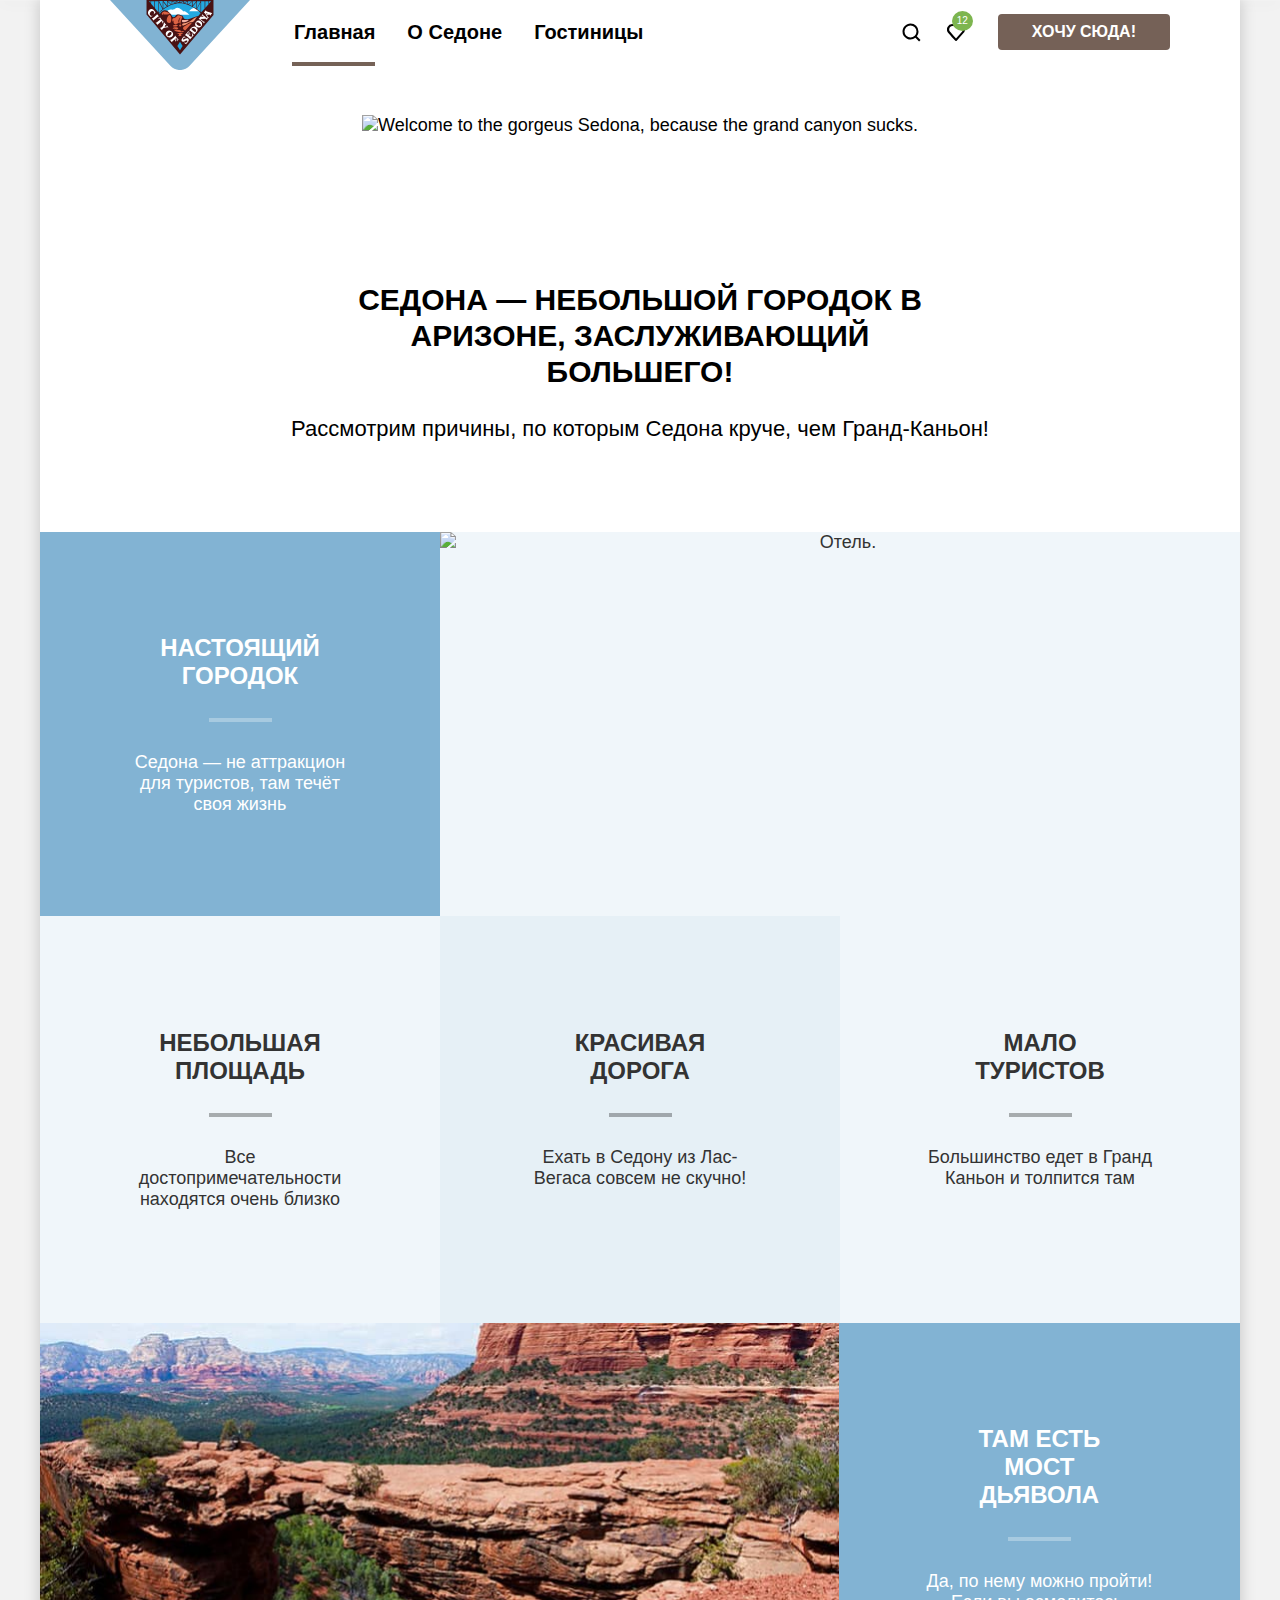
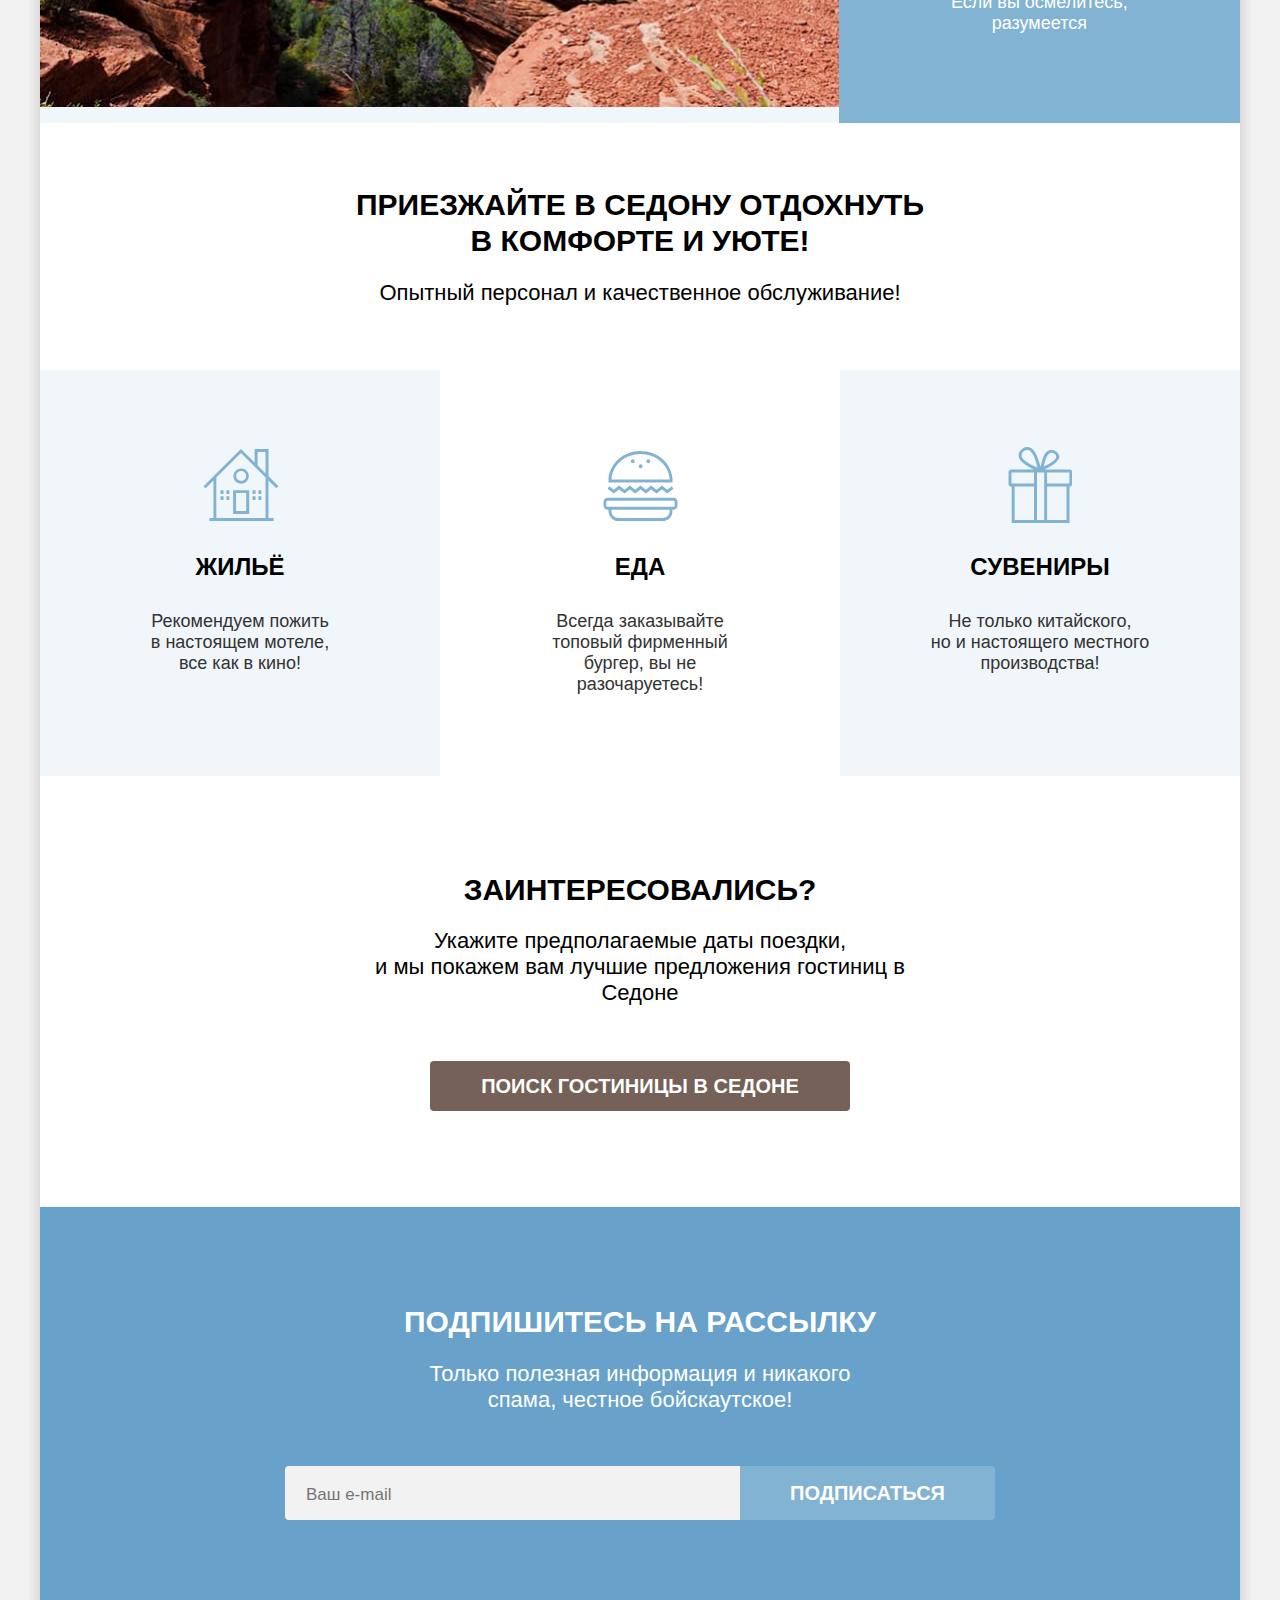
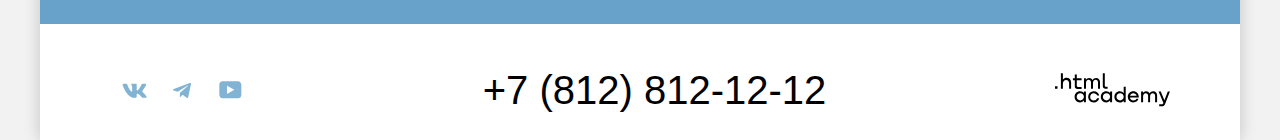
==== commit 9c308056: "Merge pull request #12 from konstantin-petruschin/master" ====
--- a/index.html
+++ b/index.html
@@ -6,10 +6,10 @@
     <link rel="stylesheet" href="styles/style.css">
     <link rel="icon" href="favicon.ico">
   </head>
+
   <body>
     <div class="container">
       <header class="page-header wrapper">
-
         <a class="page-header__logo">
           <img src="images/logo.svg" height="70" width="140" alt="Логотип Седона.">
         </a>
@@ -26,14 +26,14 @@
             </li>
           </ul>
           <div class="page-navigation__user user-navigation">
-            <a class="icon" href="#">
-              <svg class="icon__svg" xmlns="http://www.w3.org/2000/svg" width="20" height="20"><path d="m19.5 18-3.7-3.67c1-1.3 1.7-2.98 1.7-4.87a8 8 0 0 0-8-7.96c-4.4 0-8 3.68-8 8.06a8 8 0 0 0 12.9 6.26l3.7 3.68 1.4-1.5Zm-10-2.48a6 6 0 0 1-6-5.96 6 6 0 0 1 12 0 6 6 0 0 1-6 5.96Z"/></svg>
+            <a class="user-navigation__link" href="#">
+              <svg class="user-navigation__image" xmlns="http://www.w3.org/2000/svg" width="20" height="20"><path d="m19.5 18-3.7-3.67c1-1.3 1.7-2.98 1.7-4.87a8 8 0 0 0-8-7.96c-4.4 0-8 3.68-8 8.06a8 8 0 0 0 12.9 6.26l3.7 3.68 1.4-1.5Zm-10-2.48a6 6 0 0 1-6-5.96 6 6 0 0 1 12 0 6 6 0 0 1-6 5.96Z"/></svg>
               <span class="visually-hidden">Поиск</span>
             </a>
-            <a class="icon" href="#">
-              <svg class="icon__svg" xmlns="http://www.w3.org/2000/svg" width="18" height="17"><path d="M8.9 17a.9.9 0 0 1-.8-.4c-5.4-6.1-6.7-7.5-7-7.9A5.4 5.4 0 0 1 5.5 0C6.8 0 8 .5 9 1.3a5.46 5.46 0 0 1 9 4.1c0 1.3-.5 2.5-1.3 3.4l-7 7.9c-.2.2-.4.3-.8.3Zm-6-9.5c.3.4 3.5 4 6.1 6.9l6.2-7c.5-.5.7-1.2.7-2 0-1.8-1.5-3.3-3.3-3.3-1 0-2 .5-2.7 1.3-.3.3-.6.4-.9.4-.3 0-.6-.2-.8-.4-.7-.8-1.7-1.3-2.7-1.3-1.8 0-3.3 1.5-3.3 3.3-.1.9.3 1.6.7 2.1-.1 0-.1 0 0 0Z"/></svg>
-
-              <span class="icon__buble">12</span>
+            <a class="user-navigation__link" href="#">
+              <svg class="user-navigation__image" xmlns="http://www.w3.org/2000/svg" width="18" height="17"><path d="M8.9 17a.9.9 0 0 1-.8-.4c-5.4-6.1-6.7-7.5-7-7.9A5.4 5.4 0 0 1 5.5 0C6.8 0 8 .5 9 1.3a5.46 5.46 0 0 1 9 4.1c0 1.3-.5 2.5-1.3 3.4l-7 7.9c-.2.2-.4.3-.8.3Zm-6-9.5c.3.4 3.5 4 6.1 6.9l6.2-7c.5-.5.7-1.2.7-2 0-1.8-1.5-3.3-3.3-3.3-1 0-2 .5-2.7 1.3-.3.3-.6.4-.9.4-.3 0-.6-.2-.8-.4-.7-.8-1.7-1.3-2.7-1.3-1.8 0-3.3 1.5-3.3 3.3-.1.9.3 1.6.7 2.1-.1 0-.1 0 0 0Z"/></svg>
+
+              <span class="user-navigation__number">12</span>
               <span class="visually-hidden">Избранное</span>
             </a>
           <a class="user-navigation__button button-brown button" href="#">Хочу сюда!</a>
@@ -41,34 +41,25 @@
         </nav>
       </header>
 
-
       <main class="main-index main-container">
         <h1 class="visually-hidden">Sedona</h1>
 
         <section class="main-index__hero">
           <h2 class="visually-hidden">О Седоне</h2>
-
           <img class="main-index__greeting" src="images/welcome.png" width="458" height="352" alt="Welcome to the gorgeus Sedona, because the grand canyon sucks.">
         </section>
 
         <section class="main-index__advantage advantages">
           <h2 class="visually-hidden">Преимущества</h2>
-            <p class="advantages__heading">
-              Седона — небольшой городок в Аризоне, заслуживающий большего!
-            </p>
-            <p class="advantages__tagline">
-              Рассмотрим причины, по которым Седона круче, чем Гранд-Каньон!
-            </p>
-
+          <p class="advantages__heading">Седона — небольшой городок в Аризоне, заслуживающий большего!</p>
+          <p class="advantages__tagline">Рассмотрим причины, по которым Седона круче, чем Гранд-Каньон!</p>
 
           <ul class="advantages__list">
             <li class="advantages__item advantages__item-image" >
               <div class="advantages__block">
                 <div class="advantages__text">
                   <h3 class="advantages__title">Настоящий городок</h3>
-                  <p class="advantages__description">
-                    Седона — не аттракцион для туристов, там течёт своя жизнь
-                  </p>
+                  <p class="advantages__description">Седона — не аттракцион для туристов, там течёт своя жизнь</p>
                 </div>
               </div>
               <img src="images/sedona.jpg" alt="Отель." width="800" height="384">
@@ -77,38 +68,30 @@
             <li class="advantages__item">
               <div class="advantages__text">
                 <h3 class="advantages__title ">Небольшая площадь</h3>
-                <p class="advantages__description">
-                 Все достопримечательности находятся очень близко
-                </p>
+                <p class="advantages__description">Все достопримечательности находятся очень близко</p>
               </div>
             </li>
 
             <li class="advantages__item">
               <div class="advantages__text">
                 <h3 class="advantages__title">Красивая дорога</h3>
-                <p class="advantages__description">
-                  Ехать в Седону из Лас-Вегаса совсем не скучно!
-                </p>
+                <p class="advantages__description">Ехать в Седону из Лас-Вегаса совсем не скучно!</p>
               </div>
             </li>
 
             <li class="advantages__item">
               <div class="advantages__text">
                 <h3 class="advantages__title">Мало туристов</h3>
-                <p class="advantages__description">
-                  Большинство едет в Гранд Каньон и толпится там
-                </p>
+                <p class="advantages__description">Большинство едет в Гранд Каньон и толпится там</p>
               </div>
             </li>
 
             <li class="advantages__item advantages__item-image">
-              <img src="images/devil's-bridge.jpg" alt="Отель." width="800" height="384">
+              <img src="images/devil-bridge.jpg" alt="Отель." width="800" height="384">
               <div class="advantages__block">
                 <div class="advantages__text">
                   <h3 class="advantages__title">Там есть<br>мост дьявола</h3>
-                  <p class="advantages__description">
-                    Да, по нему можно пройти! Если вы осмелитесь, разумеется
-                  </p>
+                  <p class="advantages__description">Да, по нему можно пройти! Если вы осмелитесь, разумеется</p>
                 </div>
               </div>
             </li>
@@ -138,24 +121,26 @@
             </li>
           </ul>
         </section>
+
         <section class="main-index__search search">
           <h2 class="search__heading">Заинтересовались?</h2>
           <p class="search__tagline">Укажите предполагаемые даты поездки,<br>и мы покажем вам лучшие предложения гостиниц в Седоне</p>
           <a href="catalog.html" class="search__button button-brown button">Поиск гостиницы в Седоне</a>
         </section>
+
         <section class="main-index__mailing mailing">
-
           <h2 class="mailing__heading">Подпишитесь на рассылку</h2>
           <p class="mailing__tagline">Только полезная информация и никакого спама, честное бойскаутское!</p>
-          <form action="https://echo.htmlacademy.ru/" method="post" class="mailing__form">
+          <form class="mailing__form" action="https://echo.htmlacademy.ru/" method="post" >
             <label class="mailing__field">
               <input class="mailing__mail" type="text" value=""  name="email" placeholder="Ваш e-mail">
-              <span class="mailing__image"></span>
             </label>
             <button class="mailing__button button-blue button" type="submit">Подписаться</button>
           </form>
         </section>
+
       </main>
+
       <footer class="page-footer wrapper">
         <div class="socials">
           <h2 class="visually-hidden">Мы в социальных сетях</h2>
@@ -181,9 +166,9 @@
             </li>
           </ul>
         </div>
-        <a  class="page-footer__phone" href="tel:+78128121212" aria-label="Наш телефон">+7 (812) 812-12-12</a>
-
-        <a href="https://htmlacademy.ru/" class="page-footer__developer" aria-label="Сайт разработчика сайта">
+        <a  class="page-footer__phone" href="tel:+78128121212" aria-label="Наш телефон.">+7 (812) 812-12-12</a>
+
+        <a href="https://htmlacademy.ru/" class="page-footer__developer" aria-label="Сайт разработчика сайта.">
           <svg class="icon-developer" xmlns="http://www.w3.org/2000/svg" width="115" height="34"><path d="M0 13.26v2.6h2.5v-2.6H0ZM11.6 4.86c-1.6 0-2.8.7-3.6 1.7h-.1V.36h-2v15.5h2v-5.3c0-2.1 1.3-3.6 3.3-3.6 1.8 0 2.9 1.4 2.9 3.2v5.7h2v-6.1c.1-3-1.8-4.9-4.5-4.9ZM26.6 5.16h-4.8v-3.7h-2v3.8h-1.9v2h1.9v6c0 1.7 1 2.7 2.7 2.7h4.1v-2h-3.7c-.7 0-1.1-.4-1.1-1.1v-5.7h4.8v-2ZM41.1 4.96c-1.6 0-2.9.8-3.5 2.1h-.1c-.6-1.2-1.8-2.1-3.4-2.1-1.4 0-2.5.8-3.1 1.8h-.1v-1.6H29v10.6h2v-5.4c0-2 1-3.5 2.6-3.5 1.5 0 2.4 1 2.4 2.6v6.3h2v-5.6c0-2.4 1.4-3.3 2.6-3.3 1.5 0 2.4 1 2.4 2.6v6.3h2v-6.5c.1-2.5-1.4-4.3-3.9-4.3ZM47.8 13.06c0 1.7 1 2.7 2.8 2.7h2v-2h-1.7c-.7 0-1.1-.4-1.1-1.1V.36h-2v12.7ZM28.9 20.06c-.9-1.1-2.2-1.8-3.9-1.8-3.1 0-5.4 2.3-5.4 5.6s2.3 5.6 5.4 5.6c1.8 0 3-.8 3.8-1.9h.1v1.6h2v-10.6h-2v1.5Zm-3.6 7.4c-2.2 0-3.6-1.6-3.6-3.6s1.4-3.6 3.6-3.6 3.6 1.6 3.6 3.6c0 1.9-1.4 3.6-3.6 3.6ZM44.2 22.36c-.5-2.4-2.6-4.1-5.4-4.1a5.4 5.4 0 0 0-5.6 5.6c0 3.1 2.2 5.6 5.6 5.6 2.8 0 4.9-1.8 5.4-4.2h-2.1a3.4 3.4 0 0 1-3.3 2.3c-2.2 0-3.6-1.6-3.6-3.6s1.4-3.6 3.6-3.6c1.6 0 2.8 1 3.3 2.2h2.1v-.2ZM55.1 20.06c-.9-1.1-2.2-1.8-3.9-1.8-3.1 0-5.4 2.3-5.4 5.6s2.3 5.6 5.4 5.6c1.8 0 3-.8 3.8-1.9h.1v1.6h2v-10.6h-2v1.5Zm-3.6 7.4c-2.2 0-3.6-1.6-3.6-3.6s1.4-3.6 3.6-3.6 3.6 1.6 3.6 3.6c0 1.9-1.5 3.6-3.6 3.6ZM68.7 20.16c-.9-1.1-2.2-1.9-3.9-1.9-3.1 0-5.4 2.3-5.4 5.6s2.2 5.6 5.4 5.6c1.7 0 3-.8 3.8-1.8h.1v1.5h2v-15.4h-2v6.4Zm-3.6 7.3c-2.2 0-3.6-1.6-3.6-3.6s1.4-3.6 3.6-3.6 3.6 1.6 3.6 3.6c-.1 2-1.5 3.6-3.6 3.6ZM78.3 18.26c-3.3 0-5.5 2.5-5.5 5.6 0 3 2.1 5.6 5.5 5.6 2.5 0 4.5-1.3 5.2-3.6h-2.1c-.5 1-1.6 1.6-3 1.6-1.9 0-3.3-1.3-3.4-2.9h8.8c.2-3.6-2-6.3-5.5-6.3Zm0 1.9c1.7 0 3 1 3.3 2.6h-6.5c.3-1.5 1.5-2.6 3.2-2.6ZM98.2 18.26c-1.6 0-2.9.8-3.6 2h-.1c-.6-1.2-1.8-2-3.4-2-1.4 0-2.5.7-3.1 1.8v-1.5h-1.9v10.6h2v-5.4c0-2 1-3.4 2.6-3.5 1.5 0 2.4 1 2.4 2.6v6.3h2v-5.6c0-2.4 1.4-3.3 2.6-3.3 1.5 0 2.4 1 2.4 2.6v6.3h2v-6.5c.1-2.6-1.4-4.4-3.9-4.4ZM109.4 27.36l-3.6-8.9h-2.2l4.8 11.6c-.3.9-.7 1.2-1.7 1.2h-2.5v2h2.5c1.8 0 2.8-.8 3.5-2.6l4.7-12.2h-2.1l-3.4 8.9Z"/></svg>
         </a>
       </footer>
@@ -231,9 +216,9 @@
               </label>
 
               <div class="modal__group-quantity">
-                <button class="modal__button-quantity button" type="button" aria-label="Меньше"><svg class="modal__icon" xmlns="http://www.w3.org/2000/svg" width="14" height="3" viewBox="0 0 14 3"><path  d="M0 0v2h14V0H0Z"/></svg></button>
-                <input class="modal__quantity" type="number" value="2" id="parent" aria-label="Введите количество">
-                <button class="modal__button-quantity button" type="button" aria-label="Больше">
+                <button class="modal__button-quantity button" type="button" aria-label="Меньше."><svg class="modal__icon" xmlns="http://www.w3.org/2000/svg" width="14" height="3" viewBox="0 0 14 3"><path  d="M0 0v2h14V0H0Z"/></svg></button>
+                <input class="modal__quantity" type="number" value="2" id="parent" aria-label="Введите количество.">
+                <button class="modal__button-quantity button" type="button" aria-label="Больше.">
                     <svg class="modal__icon" xmlns="http://www.w3.org/2000/svg" width="14" height="14"  viewBox="0 0 14 14"><path  d="M14 6H8V0H6v6H0v2h6v6h2V8h6V6Z"/></svg>
                 </button>
               </div>
@@ -247,16 +232,14 @@
               <button class="modal__tooltipe-button modal__tooltip button" type="button" aria-labelledby="tooltip-child">
                 <svg class="modal__tooltipe-svg" xmlns="http://www.w3.org/2000/svg" width="26" height="26" fill="none" viewBox="0 0 26 26"><circle cx="13" cy="13" r="13" fill="#83B3D3"/><path fill="#fff" fill-rule="evenodd" d="M12 7h2v2h-2V7Zm2 12h-2v-9h2v9Z" clip-rule="evenodd"/>
                 </svg>
-                <span class="modal__tooltip-text" role="tooltip" id="tooltip-child">
-                  Укажите количество детей, которые будут с вами, возраст которых от 6 до 18 лет. Дети до 6 лет размещаются бесплатно.
-                </span>
+                <span class="modal__tooltip-text" role="tooltip" id="tooltip-child">Укажите количество детей, которые будут с вами, возраст которых от 6 до 18 лет. Дети до 6 лет размещаются бесплатно.</span>
               </button>
 
               <div class="modal__group-quantity">
                 <button class="modal__button-quantity button" type="button" aria-label="Меньше"><svg class="modal__icon" xmlns="http://www.w3.org/2000/svg" width="14" height="3" viewBox="0 0 14 3"><path  d="M0 0v2h14V0H0Z"/></svg>
                 </button>
-                <input class="modal__quantity" type="number" value="2" id="child" aria-label="Введите количество">
-                <button class="modal__button-quantity button" type="button" aria-label="Больше">
+                <input class="modal__quantity" type="number" value="2" id="child" aria-label="Введите количество.">
+                <button class="modal__button-quantity button" type="button" aria-label="Больше.">
                   <svg class="modal__icon"       xmlns="http://www.w3.org/2000/svg" width="14" height="14"  viewBox="0 0 14 14"><path  d="M14 6H8V0H6v6H0v2h6v6h2V8h6V6Z"/></svg>
                 </button>
               </div>
--- a/styles/style.css
+++ b/styles/style.css
@@ -16,10 +16,8 @@
 
 
 body {
-
   margin: 0;
   height: 1px;
-
   font-family: "PT Sans", sans-serif;
   font-style: normal;
   font-size: 18px;
@@ -27,10 +25,9 @@
   font-weight: 400;
   color: #000000;
   background-color: #F2F2F2;
-
   box-shadow: 0 0 15px rgba(0, 0, 0, 0.2);
-
-}
+}
+
 .container{
   display: flex;
   flex-direction: column;
@@ -38,14 +35,14 @@
   width: 1200px;
   margin: 0 auto;
   background-color: #ffffff;
-
   box-shadow: 0 0 15px rgba(0, 0, 0, 0.2);
-
-}
+}
+
 .wrapper {
   padding-left: 70px;
   padding-right: 70px;
 }
+
 .visually-hidden {
   position: absolute;
   width: 1px;
@@ -58,12 +55,12 @@
   clip: rect(0 0 0 0);
   overflow: hidden;
 }
+
 .page-header {
   display: flex;
   justify-content: start;
-
-
-}
+}
+
 .page-header__logo {
   width: 140px;
   height: 70px;
@@ -76,23 +73,20 @@
   display: flex;
   justify-content: space-between;
   align-items: center;
+  flex-grow: 1;
+}
+
+.page-navigation__list {
+
+  display: flex;
+  list-style: none;
   flex-wrap: wrap;
-  flex-grow: 1;
-
-}
-
-
-
-.page-navigation__list {
-  display: flex;
-  list-style: none;
-
   margin: 0;
   padding: 0;
-
 }
 
 .page-navigation__link {
+  display: block;
   padding: 20px 16px;
   position: relative;
   font-size: 20px;
@@ -111,39 +105,45 @@
 bottom: 0;
 outline: 2px solid #756257;
 z-index: 0;
-
-}
+}
+
 .user-navigation {
+  max-width: 370px;
   display: flex;
   align-items: center;
   flex-wrap: wrap;
-
-}
-.icon {
+  flex-shrink: 0;
+}
+
+.user-navigation__link {
   position: relative;
-
   text-decoration: none;
   padding: 22px 13px;
 }
-.icon__svg {
+
+.user-navigation__image {
   display: block;
   fill:#000000;
 }
-.icon:hover .icon__svg {
+
+.user-navigation__link:hover .user-navigation__image {
   fill: #68A2CA;
 }
-.icon:focus-visible .icon__svg {
+
+.user-navigation__link:focus-visible .user-navigation__image {
   outline: none;
   fill: #68A2CA;
 }
-.icon:focus-visible{
-  outline: none;
-}
-.icon:active .icon__svg {
+
+.user-navigation__link:focus-visible {
+  outline: none;
+}
+
+.user-navigation__link:active .user-navigation__image {
   opacity: 0.5;
 }
 
-.icon__buble {
+.user-navigation__number {
   position: absolute;
   background-color: #7DB54F;
   padding:5px;
@@ -155,24 +155,25 @@
   top: 15%;
   left: 41%;
 }
+
 .user-navigation__button {
   margin-left: 20px;
-
-}
+}
+
 .main-index__hero {
   background-color: #82B3D3;
-  background: url(../images/background.svg) no-repeat bottom,
-  url(../images/index-background.jpg) no-repeat top;
-
-background-size: 100% auto;
-text-align: center;
-padding-top: 51px;
-padding-bottom: 76px
-
-}
+  background: url("../images/background.svg") no-repeat bottom,
+  url("../images/index-background.jpg") no-repeat top;
+  background-size: 100% auto;
+  text-align: center;
+  padding-top: 51px;
+  padding-bottom: 76px
+}
+
 .main-container {
   flex-grow: 1;
 }
+
 .button {
   font-family: "PT Sans", sans-serif;
   text-decoration: none;
@@ -186,35 +187,37 @@
   cursor: pointer;
   border-radius: 4px;
 }
+
 .button:disabled,
 .button:hover:disabled {
   background-color: #E5E5E5;
   cursor:default;
 }
+
 .button-brown {
-
   background-color: #756157;
   padding: 8px 34px;
-
-}
+}
+
 .button-brown:hover {
   background-color: #615048;
 }
+
 .button-brown:focus {
   outline: none;
   background-color: #615048;
 }
+
 .button-brown:active {
   color: rgba(255, 255, 255, 0.3);
   background-color: #756157;
-
-}
-
+}
 
 .advantages {
   text-align: center;
   padding-top: 70px;
 }
+
 .advantages__heading {
   display: inline-block;
   max-width: 640px;
@@ -234,7 +237,6 @@
   line-height: 26px;
   max-width: 700px;
   display: inline-block;
-
 }
 
 .advantages__list {
@@ -243,16 +245,13 @@
   list-style: none;
   margin: 0;
   padding: 0;
-
-
-}
+}
+
 .advantages__item {
   background-color:rgba(131, 179, 211, 0.12);
   color: #333333;
 }
 
-
-
 .advantages__block {
   background-color: #82B3D3;
   color:#ffffff;
@@ -274,6 +273,7 @@
 .advantages__item:nth-child(3n+3) {
  background-color: rgba(131, 179, 211, 0.2);
 }
+
 .advantages__title {
   position: relative;
   display: block;
@@ -285,6 +285,7 @@
   line-height: 28px;
   text-transform: uppercase;
 }
+
 .advantages__title::after {
   content:"";
   position: absolute;
@@ -294,6 +295,7 @@
   outline: 2px solid rgba(0, 0, 0, 0.3);
   z-index: 0;
 }
+
 .advantages__block .advantages__title::after {
   content:"";
   position: absolute;
@@ -307,11 +309,12 @@
 .advantages__description {
   margin: 0;
 }
+
 .services {
   text-align: center;
   padding-top: 64px;
-
-}
+}
+
 .services__heading {
   display: inline-block;
   width: 640px;
@@ -325,35 +328,35 @@
 }
 
 .services__tagline {
-  margin-top: 0;
-  margin-bottom: 64px;
+  max-width: 700px;
+  margin: 0 auto 64px;
   font-size: 22px;
   line-height: 26px;
 }
+
 .services__item {
   background-color: rgba(131, 179, 211, 0.12);
   padding: 77px 80px 63px;
   width: 400px;
 }
+
 .services__item:nth-child(3n+2) {
   background-color: #ffffff;
 }
 
-
-
 .services__title {
-
   font-weight: 700;
   font-size: 24px;
   line-height: 28px;
   text-transform: uppercase;
   margin-top: 25px;
   margin-bottom: 30px;
-
-}
+}
+
 .services__description {
   color: #333333;
 }
+
 .services__list {
   margin: 0;
   padding: 0;
@@ -361,18 +364,18 @@
   display: flex;
 }
 
-
 .image-housing {
   display: inline-block;
-  background-image: url(../images/home.svg);
+  background-image: url("../images/home.svg");
   background-repeat: no-repeat;
   background-position: left 13px top 2px;
   width: 100px;
   height: 76px;
 }
+
 .image-eat {
   display: inline-block;
-  background-image: url(../images/food.svg);
+  background-image: url("../images/food.svg");
   background-repeat:no-repeat;
   background-position: left 12px top 4px;
   width: 98px;
@@ -381,7 +384,7 @@
 
 .image-souvenirs {
   display: inline-block;
-  background-image: url(../images/souvenirs.svg);
+  background-image: url("../images/souvenirs.svg");
   background-repeat: no-repeat;
   width: 64px;
   height: 76px;
@@ -400,8 +403,8 @@
 }
 
 .search__tagline {
-  margin-top: 0;
-  margin-bottom: 64px;
+  max-width: 700px;
+  margin: 0 auto 64px;
   font-size: 22px;
   line-height: 26px;
 }
@@ -411,6 +414,7 @@
   padding-top: 96px;
   padding-bottom: 96px;
 }
+
 .search__tagline {
   width: 592px;
   margin: 0 auto;
@@ -420,23 +424,24 @@
 .search__button {
   padding: 15px 51px;
   font-size: 20px;
-
-}
+}
+
 .main-index__mailing {
   padding-top: 97px;
   padding-bottom: 104px;
   background-color: #68A2CA;
-  background-image: url(../images/Subscribe.jpg);
+  background-image: url("../images/subscribe.jpg");
   background-repeat: no-repeat;
   background-size: cover;
   color:#ffffff;
   text-align: center;
 }
+
 .mailing__form {
   display: flex;
   justify-content: center;
-
-}
+}
+
 .mailing__heading {
   display: inline-block;
   width: 640px;
@@ -450,15 +455,15 @@
 }
 
 .mailing__tagline {
-  width: 470px;
+  max-width: 470px;
   margin: 0 auto;
   margin-bottom: 53px;
   font-size: 22px;
   line-height: 26px;
 }
+
 .mailing__mail {
-
-  width: 328px;
+  width: 331px;
   display: flex;
   align-items: center;
   padding: 14px 18px 10px;
@@ -468,27 +473,18 @@
   line-height: 24px;
   border-radius: 4px 0 0 4px;
 }
-.mailing__field {
-  position: relative;
-}
-.mailing__image{
-  position: absolute;
-  background: url(../images/mailing.svg) no-repeat;
-  width: 20px;
-  height: 20px;
-  top: 16px;
-  right: 17px;
-
-}
+
 .mailing__mail:focus:not(:placeholder-shown) {
   background-color: #F2F2F2;
   color: #000000;
   border-color: #000000;
 }
+
 .mailing__mail:empty {
 background-color: #F2F2F2;
 border-color: transparent;
 }
+
 .mailing__mail:hover {
   background-color: #E6E6E6;
 }
@@ -512,46 +508,80 @@
 .button-blue:hover {
   background-color: #68A2CA;
 }
+
 .button-blue:focus {
   outline: none;
   background-color: #68A2CA;
-
-}
+}
+
 .button-blue:active {
   background-color: #82B3D3;
   color: rgba(255, 255, 255, 0.3);
 }
+
 .page-footer {
   display: flex;
   justify-content: space-between;
   align-items: center;
-  min-height: 130px;
-}
+  padding-top: 46px;
+  padding-bottom: 30px;
+}
+
 .socials__list {
   list-style: none;
-  display: flex;
+  max-width: 165px;
+  display: flex;
+  flex-wrap: wrap;
   margin: 0;
   padding: 0;
 }
 
-.socials__link {
-  padding: 13px;
-}
-
 .socials__icon {
   text-decoration: none;
 }
 
-
 .page-footer__phone {
+  max-width: 500px;
   text-align: center;
   font-size: 40px;
   line-height: 40px;
   text-decoration: none;
   color:#000000;
 }
+
+.page-footer__phone:hover {
+  color:#756157;
+}
+
+.page-footer__phone:focus {
+  color:#756157;
+  outline: none;
+}
+
+.page-footer__phone:active {
+  color: rgba(117, 97, 87, 0.3);
+}
+
+.page-footer__developer {
+  fill:#000000;
+  display: flex;
+}
+
+.page-footer__developer:hover{
+  fill:#756157;
+}
+
+.page-footer__developer:focus{
+  fill:#756157;
+  outline: none;
+}
+
+.page-footer__developer:active{
+  fill: rgba(117, 97, 87, 0.3);
+}
+
 .catalog__wrapper {
-  padding-top: 33px;
+  padding-top: 35px;
 }
 
 .catalog__heading {
@@ -561,61 +591,58 @@
   margin-top: 0;
   margin-bottom: 8px;
 }
+
 .catalog__title {
   text-align: left;
   margin-bottom: 0;
 }
+
 .catalog__filter {
   display: flex;
   flex-direction: column;
-  padding-bottom: 70px;
-
+  padding-bottom: 67px;
   background-color: #68A2CA;
-  background-image: url(..//images/filter.jpg);
+  background-image: url("..//images/filter.jpg");
   background-repeat: no-repeat;
   background-size: cover;
   color:#ffffff;
-
-}
+}
+
 .catalog__breadcrumbs {
   display: flex;
   justify-content: flex-start;
   padding-left: 0;
-
   list-style: none;
   font-size: 16px;
   margin-top: 0;
   margin-bottom: 40px;
 }
+
 .breadcrumbs__item {
   margin-right: 10px;
   display: flex;
 }
+
 .breadcrumbs__item:not(:last-child):after {
   content: "";
-  background: url(../images/breadcrumbs.svg) no-repeat;
+  background: url("../images/breadcrumbs.svg") no-repeat;
   width: 8px;
   height: 20px;
   fill: #ffffff;
   margin-left: 10px;
-
-
-}
-
+}
 
 .breadcrumbs__svg {
   fill: #ffffff;
-
 }
 
 .breadcrumbs__item:last-child {
   margin-right: 0;
 }
+
 .breadcrumbs__icon {
   text-decoration: none;
-
-}
-
+}
 
 .breadcrumbs__icon:hover .breadcrumbs__svg{
   fill:  rgba(255, 255, 255, 0.6);
@@ -624,22 +651,25 @@
 .breadcrumbs__icon:active .breadcrumbs__svg {
   fill: rgba(255, 255, 255, 0.3);
 }
+
 .filter__form {
   display: flex;
   justify-content: space-between;
   column-gap: 70px;
-
-}
+}
+
 .filter__group {
   border: none;
   padding: 0;
   margin: 0;
 }
+
 .filter__control {
   position: relative;
   display: block;
   padding-left: 36px;
 }
+
 .filter__price {
   display:flex;
   flex-wrap: wrap;
@@ -662,14 +692,17 @@
   font-size: 20px;
   line-height: 24px;
 }
+
 .filter__list {
   list-style: none;
   padding-left: 0;
   margin: 0;
 }
+
 .filter__item {
-  margin-bottom: 19px;
-}
+  margin-bottom: 18px;
+}
+
 .filter__item:nth-last-child(1) {
   margin-bottom: 0;
 }
@@ -684,13 +717,15 @@
   border: 3px solid transparent;
   border-radius: 4px;
 }
+
 .filter__control:hover {
   opacity: 0.6;
 }
+
 .filter__control:focus{
-
   border: 3px solid #83B3D3;
 }
+
 .filter__control:active {
   opacity: 0.2;
 }
@@ -698,17 +733,18 @@
 .filter__control [type="checkbox"]:checked + .filter__control-mark::before {
 position: absolute;
 content:"";
-background: url(../images/check.svg) no-repeat;
+background: url("../images/check.svg") no-repeat;
 top: -2px;
 left: -1px;
-
 fill: #000000;
 width: 20px;
 height: 20px;
 }
+
 .filter__control [type="radio"] + .filter__control-mark {
   border-radius: 50%;
 }
+
 .filter__control [type="radio"]:checked + .filter__control-mark::before {
   position: absolute;
   content:"";
@@ -719,24 +755,24 @@
   background-color: #3F5E72;
   border-radius: 50%;
 }
+
 .filter__control-input:focus + .filter__control-mark {
   border: 3px solid #83B3D3;
 }
+
 .filter__control-value {
   position: relative;
 }
-
 
 .filter__control-text {
   position:absolute;
   color: rgba(0, 0, 0, 0.3);
   font-family: "PT Sans", sans-serif;
   font-size: 18px;
-
   right: 20px;
   top: 13px;
-
-}
+}
+
 .filter__wrapper {
   display: flex;
   gap: 2px;
@@ -762,35 +798,33 @@
 	appearance: textfield;
 }
 
-
 .input-text:hover {
   background-color: #E6E6E6;
 }
-
-
-
 
 .input-text:focus:not(:placeholder-shown) {
   background-color: #F2F2F2;
   color: #000000;
   border-color: #000000;
 }
+
 .input-text:focus {
-
   outline: none;
   border: 3px solid #83B3D3;
 }
+
 .range__scale {
   position: relative;
   height: 4px;
   background-color: rgba(255, 255, 255, 0.3);
-
-}
+}
+
 .range__bar {
   position: absolute;
   height: 4px;
   background-color: rgba(255, 255, 255, 1);
 }
+
 .range__button {
   position: absolute;
   width: 20px;
@@ -799,6 +833,7 @@
   background-color: rgba(255, 255, 255, 1);
   cursor: pointer;
 }
+
 .range__button:hover,
 .range__button:focus,
 .range__button:active {
@@ -809,51 +844,57 @@
 .range__button--min {
   top: -8px;
   left: 0;
-}.range__button--max {
+}
+
+.range__button--max {
   top: -8px;
   right: 0;
-
 }
 
 .filter__control-min {
   border-radius: 4px 0 0 4px;
 }
+
 .filter__control-max {
   border-radius: 0 4px 4px 0;
 }
+
 .filter__button-reset {
   box-sizing: border-box;
   border: 3px solid transparent;
   background-color: rgba(255, 255, 255, 0);
   padding: 8px 50px;
-
-}
+}
+
 .filter__button-reset:hover {
   color: rgba(255, 255, 255, 0.5);
 }
+
 .filter__button-reset:focus {
   outline: none;
   color: #FFFFFF;
   border: 3px solid #83B3D3;
 }
+
 .filter__button-reset:active {
   color: rgba(255, 255, 255, 0.3);
   border: 3px solid transparent;
 }
+
 .filter__button-reset:disabled,
 .filter__button-reset:hover:disabled {
   color: rgba(255, 255, 255, 0.1);
   background-color: transparent;
   cursor:default;
-
 }
 
 .catalog__results {
   display: flex;
   justify-content: space-between;
   align-items: center;
-  margin-bottom: 20px;
-}
+  margin-bottom: 22px;
+}
+
 .catalog__title {
   font-weight: 700;
   font-size: 30px;
@@ -861,6 +902,7 @@
   text-transform: uppercase;
   margin: 0;
 }
+
 .found__select {
   display: flex;
   align-items: center;
@@ -868,6 +910,7 @@
   margin-left: auto;
   margin-right: 70px;
 }
+
 .found__select-control {
   border: 2px solid #E5E5E5;
   box-sizing:border-box;
@@ -880,21 +923,16 @@
   appearance: none;
   padding: 12px 20px;
   padding-right: 40px;
-  background: url(..//images/select.svg) no-repeat right 20px center;
-
-
-}
-
+  background: url("..//images/select.svg") no-repeat right 20px center;
+}
 
 .found__select-control:hover {
   border-color: #68A2CA;
-  }
-
+}
 
 .found__select-control:focus:not(:placeholder-shown) {
   background-color: #F2F2F2;
   color: #000000;
-
   border-color: #3F5E72;
 }
 
@@ -902,21 +940,25 @@
   outline: none;
   border-color: #68A2CA;
 }
+
 .found__select-control:disabled,
 .found__select-control:hover:disabled {
   cursor:default;
   color:#000000;
   border-color:#000000;
   opacity: 0.3;
-
 }
 
 .found__view {
+  max-width: 165px;
+  display: flex;
+  flex-wrap: wrap;
   list-style: none;
-  display: flex;
+  gap: 8px;
   margin-left: 0;
   padding-left: 0;
 }
+
 .view__link {
   display: flex;
   text-transform: none;
@@ -924,29 +966,29 @@
   border: 2px solid #E5E5E5;
   border-radius: 4px;
 }
+
 .view__link-current {
   border: 2px solid #000000;
-
-}
-.view__item {
-  margin-right: 8px;
-
+  cursor: default;
 }
 
 .view__link:focus  {
   border: 2px solid #68A2CA;
   outline: none;
 }
+
 .view__item:hover .view__link {
   border: 2px solid #000000;
 }
+
 .view__item:nth-last-child(1) {
   margin-right: 0;
 }
+
 .catalog__list-placement {
   list-style: none;
   margin: 0;
-  margin-bottom: 40px;
+  margin-bottom: 38px;
   padding-bottom: 40px;
   padding-left: 0;
   border-bottom: 1px solid #E6E6E6;
@@ -954,6 +996,11 @@
   grid-template-columns: repeat(3, 340px);
   gap: 20px;
 }
+.catalog__item {
+  display: flex;
+  width: 100%;
+}
+
 .catalog__item-cart {
   min-height: 398px;
   padding: 19px;
@@ -961,66 +1008,72 @@
   border-radius: 4px;
   display: flex;
   flex-direction: column;
-
   gap: 15px;
 }
+
 .catalog__item-image {
  width: 100%;
  margin-bottom: 13px;
 }
+
 .catalog__item-title {
   font-weight: 700;
   font-size: 24px;
   line-height: 28px;
   margin: 0;
-
-}
+}
+
 .catalog__cart-link {
   text-decoration: none;
   color:#000000;
-
 }
 
 .catalog__price {
   color: #333333;
   display: flex;
   justify-content: space-between;
-}
+  margin-top: auto;
+}
+
 .catalog__item-name {
   margin: 0;
 }
+
 .catalog__item-price {
   margin: 0;
 }
+
 .catalog__buttons {
   display: flex;
-  justify-content: space-between;
-}
+  justify-content: center;
+  gap: 20px;
+}
+
 .catalog__item-button {
   padding: 9px 26px;
-
 }
 
 .catalog__item-favorite {
   padding: 8px 20px;
 }
+
 .catalog__item-selected {
   padding: 8px 17px;
   background-color: #7DB54F;
 }
+
 .catalog__item-selected:hover {
   background-color: #6C9E42;
 }
+
 .catalog__item-selected:focus {
   background-color: #6C9E42;
   outline: none;
 }
 
-
-
 .catalog__rate {
   display: flex;
-  justify-content: space-between;
+  gap: 20px;
 }
 
 .catalog__rating {
@@ -1034,18 +1087,21 @@
   background-color: #F2F2F2;
   color: #333333;
 }
+
 .catalog__item-stars {
+  width: 140px;
   display: flex;
   align-items: center;
   margin: 0;
 }
+
 .star {
   margin-right: 6px;
-  background: url(../images/star.png) no-repeat;
-
+  background: url("../images/star.png") no-repeat;
   width: 18px;
   height: 17px;
 }
+
 .paganation {
   list-style: none;
   margin-top: 0;
@@ -1054,10 +1110,11 @@
   display: flex;
   flex-wrap: wrap;
 }
+
 .paganation__item {
   margin-right: 8px;
-
-}
+}
+
 .paganation__item:nth-last-child(1) {
   margin-right: 0;
 }
@@ -1089,10 +1146,12 @@
 .paganation__link:hover {
   background-color: #68A2CA;
 }
+
 .paganation__link:focus {
   outline: none;
   background-color: #68A2CA
 }
+
 .paganation__link:active {
   background-color: #82B3D3;
   color: rgba(255, 255, 255, 0.3);
@@ -1105,66 +1164,40 @@
   color: #000000;
 }
 
-
 .catalog__mailing {
   text-align: center;
   padding-top: 96px;
   padding-bottom: 104px;
 }
 
-
 .socials__link {
-  display: flex;
+  width: 48px;
+  height: 40px;
+  display: flex;
+  justify-content: center;
+  align-items: center;
+}
+
+.socials__link:focus .socials__svg {
+  fill: #68A2CA;
+}
+
+.socials__link:focus {
+  outline: none;
 }
 
 .socials__svg {
   fill: #83B3D3;
 }
+
 .socials__svg:hover {
   fill: #68A2CA;
 }
+
 .socials__svg:active {
   fill: rgba(104, 162, 202, 0.3);
 }
 
-.socials__link:focus .socials__svg {
-  fill: #68A2CA;
-}
-.socials__link:focus {
-  outline: none;
-}
-
-.page-footer__phone {
-  color:#000000;
-}
-.page-footer__phone:hover {
-  color:#756157;
-}
-.page-footer__phone:focus {
-  color:#756157;
-  outline: none;
-}
-.page-footer__phone:active {
-  color: rgba(117, 97, 87, 0.3);
-}
-
-
-.page-footer__developer {
-  fill:#000000;
-  display: flex;
-}
-.page-footer__developer:hover{
-  fill:#756157;
-}
-.page-footer__developer:focus{
-  fill:#756157;
-  outline: none;
-
-}
-.page-footer__developer:active{
-  fill: rgba(117, 97, 87, 0.3);
-
-}
 .modal {
   position: fixed;
   top: 0;
@@ -1174,12 +1207,12 @@
   height: 100%;
   background-color: rgba(242, 242, 242, 0.8);
   z-index: 2;
-
-
-}
+}
+
 .modal-close {
   display: none;
 }
+
 .modal__content {
   padding: 72px 70px 62px;
   position: relative;
@@ -1189,7 +1222,6 @@
   background-color: #FFFFFF;
   border-radius: 30px;
   box-shadow: 0 25px 50px rgba(0, 0, 0, 0.15);
-
 }
 
 .modal__button-close {
@@ -1210,23 +1242,28 @@
   width: 17px;
   height: 17px;
 }
+
 .modal__close-svg {
   fill:#000000;
 }
+
 .modal__close:hover {
   background-color: #E6E6E6;
-
-}
+}
+
 .modal__close:focus {
  border-color: #83B3D3;
  outline: none;
 }
+
 .modal__close:active{
   border-color: transparent;
 }
+
 .modal__close:active .modal__close-svg {
   opacity: 0.3;
 }
+
 .modal__heading {
   margin-top: 0;
   margin-bottom: 71px;
@@ -1234,18 +1271,18 @@
   font-weight: 700;
   text-transform: uppercase;
   text-align: left;
-
-}
+}
+
 .modal__form {
   display: grid;
   grid-template-columns: repeat(2, 1fr);
   row-gap: 48px;
   column-gap: 88px;
-
-}
+}
+
 .modal__title {
   flex-shrink: 0;
-  font-family: 'PT Sans';
+  font-family: 'PT Sans', sans-serif;
   font-style: normal;
   font-weight: 700;
   font-size: 20px;
@@ -1277,31 +1314,30 @@
   line-height: 24px;
   outline: none;
 }
+
 .modal__data:focus:not(:placeholder-shown) {
   background-color: #F2F2F2;
   color: #000000;
   border-color: #000000;
 }
 
-
-
 .modal__data:hover {
   background-color: #E6E6E6;
 }
+
 .modal__data:focus {
-    border-color:#68A2CA;
-
+  border-color:#68A2CA;
 }
 
 .modal__image {
   position: absolute;
-  background: url(../images/mailing.svg) no-repeat;
+  background: url("../images/mailing.svg") no-repeat;
   width: 20px;
   height: 20px;
   top: 16px;
-  right: 40px;
-
-}
+  right: 17px;
+}
+
 .modal__message {
   position: absolute;
   left: 20px;
@@ -1310,25 +1346,25 @@
   font-weight: 400;
   font-size: 16px;
   line-height: 21px;
-
-}
+}
+
 .modal__message--mistake {
   color: #FF5757;
-
-}
+}
+
 .modal__group-big {
   grid-column: 1 / 2;
   display: flex;
   align-items: center;
   gap: 46px;
 }
+
 .modal__group-child {
   grid-column: 2 / -2;
   position: relative;
   display: flex;
   align-items: center;
 }
-
 
 .modal__group-quantity {
   display: flex;
@@ -1344,35 +1380,28 @@
 }
 
 .modal__quantity {
-
   width: 31px;
   height: 48px;
   text-align: center;
-
   font-weight: 700;
   font-size: 18px;
   line-height: 8px;
-
   background-color: #F2F2F2;
   border: 3px solid transparent;
   box-sizing: border-box;
   appearance: textfield;
 }
 
-
 .modal__button-quantity {
   width: 40px;
   height: 48px;
-
   display: flex;
   align-items: center;
   justify-content: center;
   background-color: #F2F2F2;
 }
 
-
 .modal__icon {
-
   fill: rgba(117, 97, 87, 0.3);
   width: 14px;
   height: 14px;
@@ -1382,39 +1411,37 @@
   border-radius: 4px;
   padding: 3px;
 }
+
 .modal__button-quantity:focus {
   outline: none;
-
-}
-
+}
 
 .modal__button-quantity:hover .modal__icon {
   fill: #000000;
   border: 3px solid transparent;
-
-}
+}
+
 .modal__button-quantity:focus .modal__icon {
   fill :#000000;
   border: 3px solid #83B3D3;
   border-radius: 4px;
-
-}
+}
+
 .modal__button-quantity:active .modal__icon {
   fill: rgba(117, 97, 87, 0.3);
   border-color: transparent;
 }
-
-
 
 .modal__tooltip {
   position: absolute;
   top: 10px;
   left: 58px;
 }
+
 .modal__title--child {
-
   position: relative;
 }
+
 .modal__tooltipe-button {
   margin-left: 10px;
   border: none;
@@ -1423,9 +1450,11 @@
   margin: 0;
   display: block;
 }
+
 .modal__tooltipe-svg {
   display: flex;
 }
+
 .modal__tooltip-text {
   position: absolute;
   left: 50%;
@@ -1444,8 +1473,8 @@
   color:  #FFFFFF;
   width: 256px;
   display: none;
-
-}
+}
+
 .modal__tooltip-text::after {
   content:'';
   background-image: url("../images/tooltipe-arrow.svg");
@@ -1458,6 +1487,7 @@
   margin-left: auto;
   margin-right: auto;
 }
+
 .modal__tooltipe-button:hover .modal__tooltip-text,
 .modal__tooltipe-button:focus .modal__tooltip-text {
   display: block;
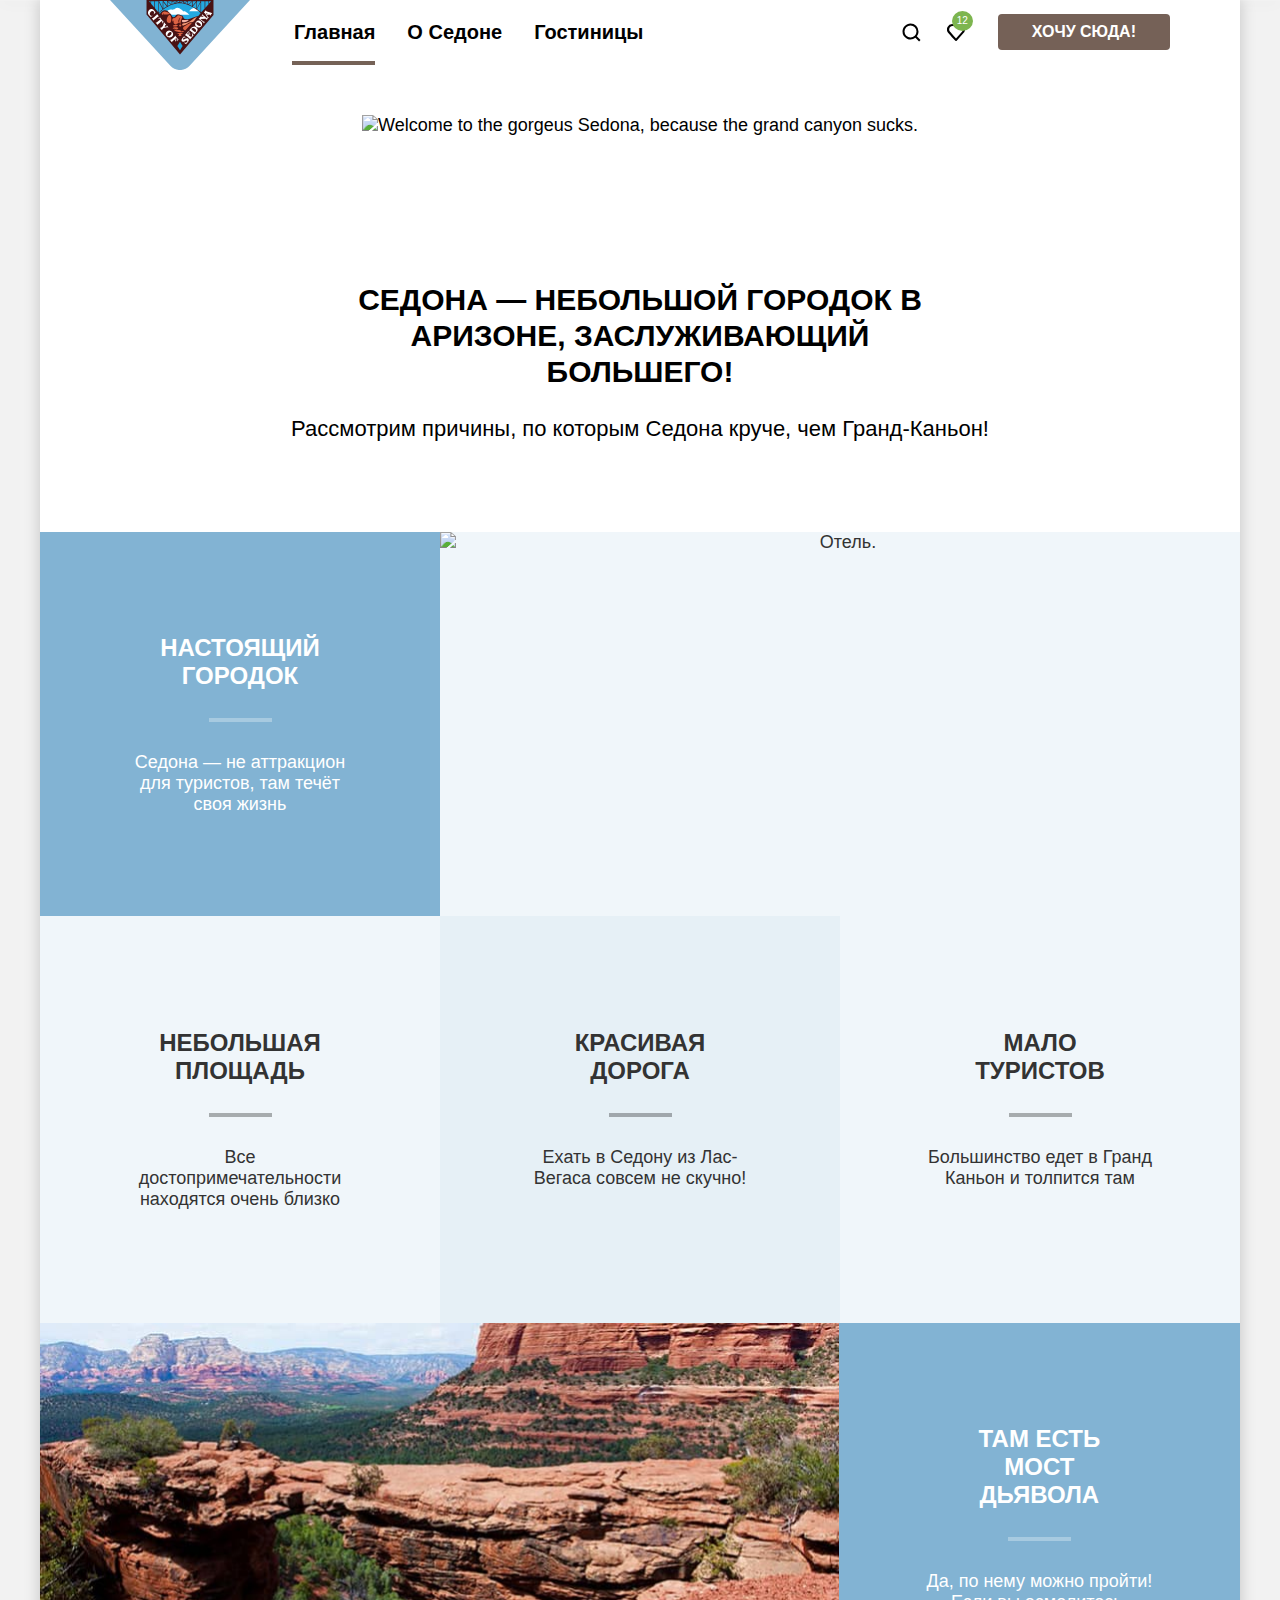
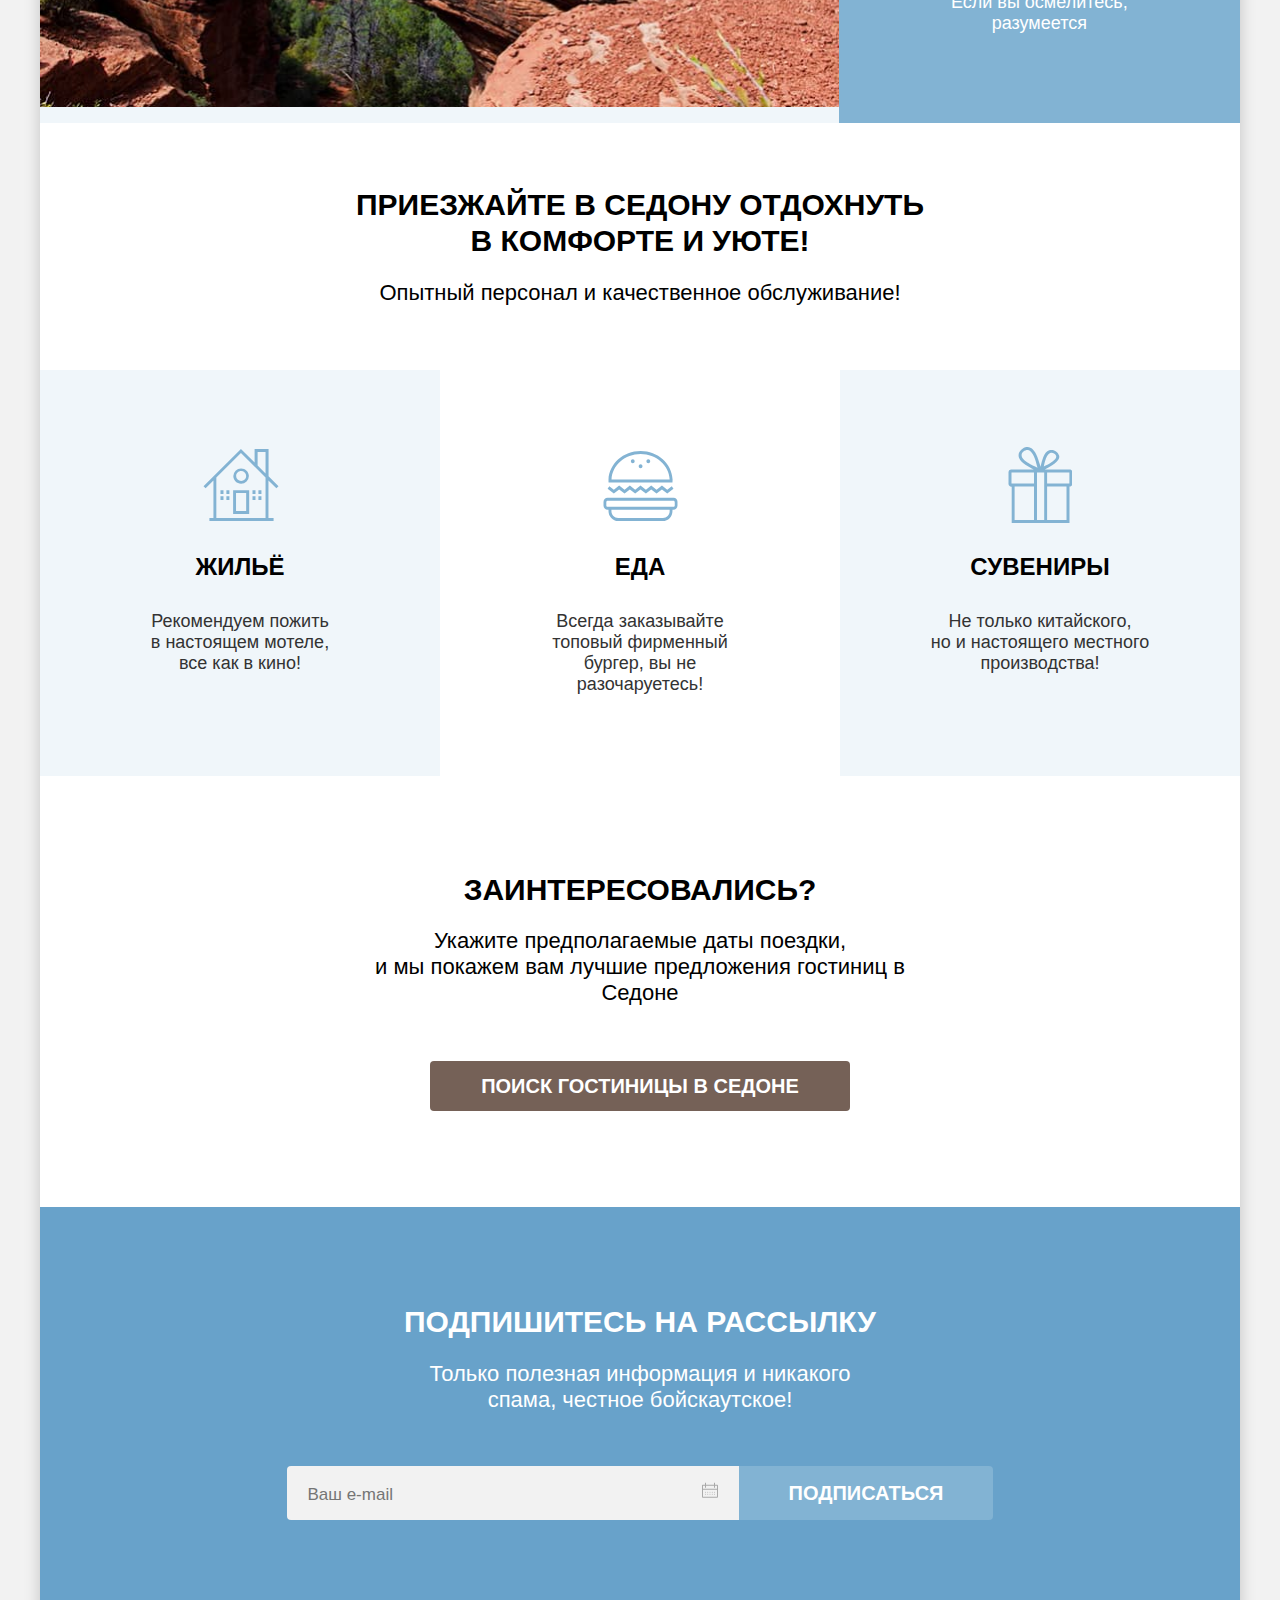
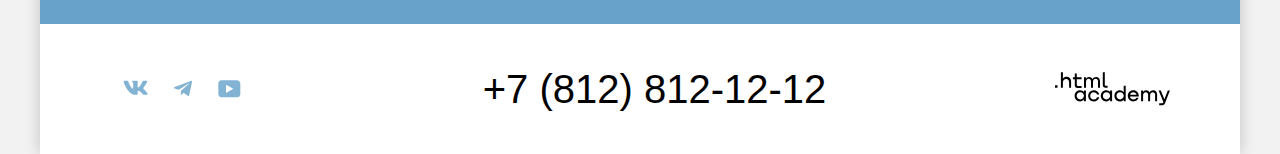
==== commit a7c8c7bf: "Revert "Отправляет на вторую проверку случайному наставнику"" ====
--- a/index.html
+++ b/index.html
@@ -6,10 +6,10 @@
     <link rel="stylesheet" href="styles/style.css">
     <link rel="icon" href="favicon.ico">
   </head>
-
   <body>
     <div class="container">
       <header class="page-header wrapper">
+
         <a class="page-header__logo">
           <img src="images/logo.svg" height="70" width="140" alt="Логотип Седона.">
         </a>
@@ -26,14 +26,14 @@
             </li>
           </ul>
           <div class="page-navigation__user user-navigation">
-            <a class="user-navigation__link" href="#">
-              <svg class="user-navigation__image" xmlns="http://www.w3.org/2000/svg" width="20" height="20"><path d="m19.5 18-3.7-3.67c1-1.3 1.7-2.98 1.7-4.87a8 8 0 0 0-8-7.96c-4.4 0-8 3.68-8 8.06a8 8 0 0 0 12.9 6.26l3.7 3.68 1.4-1.5Zm-10-2.48a6 6 0 0 1-6-5.96 6 6 0 0 1 12 0 6 6 0 0 1-6 5.96Z"/></svg>
+            <a class="icon" href="#">
+              <svg class="icon__svg" xmlns="http://www.w3.org/2000/svg" width="20" height="20"><path d="m19.5 18-3.7-3.67c1-1.3 1.7-2.98 1.7-4.87a8 8 0 0 0-8-7.96c-4.4 0-8 3.68-8 8.06a8 8 0 0 0 12.9 6.26l3.7 3.68 1.4-1.5Zm-10-2.48a6 6 0 0 1-6-5.96 6 6 0 0 1 12 0 6 6 0 0 1-6 5.96Z"/></svg>
               <span class="visually-hidden">Поиск</span>
             </a>
-            <a class="user-navigation__link" href="#">
-              <svg class="user-navigation__image" xmlns="http://www.w3.org/2000/svg" width="18" height="17"><path d="M8.9 17a.9.9 0 0 1-.8-.4c-5.4-6.1-6.7-7.5-7-7.9A5.4 5.4 0 0 1 5.5 0C6.8 0 8 .5 9 1.3a5.46 5.46 0 0 1 9 4.1c0 1.3-.5 2.5-1.3 3.4l-7 7.9c-.2.2-.4.3-.8.3Zm-6-9.5c.3.4 3.5 4 6.1 6.9l6.2-7c.5-.5.7-1.2.7-2 0-1.8-1.5-3.3-3.3-3.3-1 0-2 .5-2.7 1.3-.3.3-.6.4-.9.4-.3 0-.6-.2-.8-.4-.7-.8-1.7-1.3-2.7-1.3-1.8 0-3.3 1.5-3.3 3.3-.1.9.3 1.6.7 2.1-.1 0-.1 0 0 0Z"/></svg>
-
-              <span class="user-navigation__number">12</span>
+            <a class="icon" href="#">
+              <svg class="icon__svg" xmlns="http://www.w3.org/2000/svg" width="18" height="17"><path d="M8.9 17a.9.9 0 0 1-.8-.4c-5.4-6.1-6.7-7.5-7-7.9A5.4 5.4 0 0 1 5.5 0C6.8 0 8 .5 9 1.3a5.46 5.46 0 0 1 9 4.1c0 1.3-.5 2.5-1.3 3.4l-7 7.9c-.2.2-.4.3-.8.3Zm-6-9.5c.3.4 3.5 4 6.1 6.9l6.2-7c.5-.5.7-1.2.7-2 0-1.8-1.5-3.3-3.3-3.3-1 0-2 .5-2.7 1.3-.3.3-.6.4-.9.4-.3 0-.6-.2-.8-.4-.7-.8-1.7-1.3-2.7-1.3-1.8 0-3.3 1.5-3.3 3.3-.1.9.3 1.6.7 2.1-.1 0-.1 0 0 0Z"/></svg>
+
+              <span class="icon__buble">12</span>
               <span class="visually-hidden">Избранное</span>
             </a>
           <a class="user-navigation__button button-brown button" href="#">Хочу сюда!</a>
@@ -41,25 +41,34 @@
         </nav>
       </header>
 
+
       <main class="main-index main-container">
         <h1 class="visually-hidden">Sedona</h1>
 
         <section class="main-index__hero">
           <h2 class="visually-hidden">О Седоне</h2>
+
           <img class="main-index__greeting" src="images/welcome.png" width="458" height="352" alt="Welcome to the gorgeus Sedona, because the grand canyon sucks.">
         </section>
 
         <section class="main-index__advantage advantages">
           <h2 class="visually-hidden">Преимущества</h2>
-          <p class="advantages__heading">Седона — небольшой городок в Аризоне, заслуживающий большего!</p>
-          <p class="advantages__tagline">Рассмотрим причины, по которым Седона круче, чем Гранд-Каньон!</p>
+            <p class="advantages__heading">
+              Седона — небольшой городок в Аризоне, заслуживающий большего!
+            </p>
+            <p class="advantages__tagline">
+              Рассмотрим причины, по которым Седона круче, чем Гранд-Каньон!
+            </p>
+
 
           <ul class="advantages__list">
             <li class="advantages__item advantages__item-image" >
               <div class="advantages__block">
                 <div class="advantages__text">
                   <h3 class="advantages__title">Настоящий городок</h3>
-                  <p class="advantages__description">Седона — не аттракцион для туристов, там течёт своя жизнь</p>
+                  <p class="advantages__description">
+                    Седона — не аттракцион для туристов, там течёт своя жизнь
+                  </p>
                 </div>
               </div>
               <img src="images/sedona.jpg" alt="Отель." width="800" height="384">
@@ -68,30 +77,38 @@
             <li class="advantages__item">
               <div class="advantages__text">
                 <h3 class="advantages__title ">Небольшая площадь</h3>
-                <p class="advantages__description">Все достопримечательности находятся очень близко</p>
+                <p class="advantages__description">
+                 Все достопримечательности находятся очень близко
+                </p>
               </div>
             </li>
 
             <li class="advantages__item">
               <div class="advantages__text">
                 <h3 class="advantages__title">Красивая дорога</h3>
-                <p class="advantages__description">Ехать в Седону из Лас-Вегаса совсем не скучно!</p>
+                <p class="advantages__description">
+                  Ехать в Седону из Лас-Вегаса совсем не скучно!
+                </p>
               </div>
             </li>
 
             <li class="advantages__item">
               <div class="advantages__text">
                 <h3 class="advantages__title">Мало туристов</h3>
-                <p class="advantages__description">Большинство едет в Гранд Каньон и толпится там</p>
+                <p class="advantages__description">
+                  Большинство едет в Гранд Каньон и толпится там
+                </p>
               </div>
             </li>
 
             <li class="advantages__item advantages__item-image">
-              <img src="images/devil-bridge.jpg" alt="Отель." width="800" height="384">
+              <img src="images/devil's-bridge.jpg" alt="Отель." width="800" height="384">
               <div class="advantages__block">
                 <div class="advantages__text">
                   <h3 class="advantages__title">Там есть<br>мост дьявола</h3>
-                  <p class="advantages__description">Да, по нему можно пройти! Если вы осмелитесь, разумеется</p>
+                  <p class="advantages__description">
+                    Да, по нему можно пройти! Если вы осмелитесь, разумеется
+                  </p>
                 </div>
               </div>
             </li>
@@ -121,26 +138,24 @@
             </li>
           </ul>
         </section>
-
         <section class="main-index__search search">
           <h2 class="search__heading">Заинтересовались?</h2>
           <p class="search__tagline">Укажите предполагаемые даты поездки,<br>и мы покажем вам лучшие предложения гостиниц в Седоне</p>
           <a href="catalog.html" class="search__button button-brown button">Поиск гостиницы в Седоне</a>
         </section>
-
         <section class="main-index__mailing mailing">
+
           <h2 class="mailing__heading">Подпишитесь на рассылку</h2>
           <p class="mailing__tagline">Только полезная информация и никакого спама, честное бойскаутское!</p>
-          <form class="mailing__form" action="https://echo.htmlacademy.ru/" method="post" >
+          <form action="https://echo.htmlacademy.ru/" method="post" class="mailing__form">
             <label class="mailing__field">
               <input class="mailing__mail" type="text" value=""  name="email" placeholder="Ваш e-mail">
+              <span class="mailing__image"></span>
             </label>
             <button class="mailing__button button-blue button" type="submit">Подписаться</button>
           </form>
         </section>
-
       </main>
-
       <footer class="page-footer wrapper">
         <div class="socials">
           <h2 class="visually-hidden">Мы в социальных сетях</h2>
@@ -166,9 +181,9 @@
             </li>
           </ul>
         </div>
-        <a  class="page-footer__phone" href="tel:+78128121212" aria-label="Наш телефон.">+7 (812) 812-12-12</a>
-
-        <a href="https://htmlacademy.ru/" class="page-footer__developer" aria-label="Сайт разработчика сайта.">
+        <a  class="page-footer__phone" href="tel:+78128121212" aria-label="Наш телефон">+7 (812) 812-12-12</a>
+
+        <a href="https://htmlacademy.ru/" class="page-footer__developer" aria-label="Сайт разработчика сайта">
           <svg class="icon-developer" xmlns="http://www.w3.org/2000/svg" width="115" height="34"><path d="M0 13.26v2.6h2.5v-2.6H0ZM11.6 4.86c-1.6 0-2.8.7-3.6 1.7h-.1V.36h-2v15.5h2v-5.3c0-2.1 1.3-3.6 3.3-3.6 1.8 0 2.9 1.4 2.9 3.2v5.7h2v-6.1c.1-3-1.8-4.9-4.5-4.9ZM26.6 5.16h-4.8v-3.7h-2v3.8h-1.9v2h1.9v6c0 1.7 1 2.7 2.7 2.7h4.1v-2h-3.7c-.7 0-1.1-.4-1.1-1.1v-5.7h4.8v-2ZM41.1 4.96c-1.6 0-2.9.8-3.5 2.1h-.1c-.6-1.2-1.8-2.1-3.4-2.1-1.4 0-2.5.8-3.1 1.8h-.1v-1.6H29v10.6h2v-5.4c0-2 1-3.5 2.6-3.5 1.5 0 2.4 1 2.4 2.6v6.3h2v-5.6c0-2.4 1.4-3.3 2.6-3.3 1.5 0 2.4 1 2.4 2.6v6.3h2v-6.5c.1-2.5-1.4-4.3-3.9-4.3ZM47.8 13.06c0 1.7 1 2.7 2.8 2.7h2v-2h-1.7c-.7 0-1.1-.4-1.1-1.1V.36h-2v12.7ZM28.9 20.06c-.9-1.1-2.2-1.8-3.9-1.8-3.1 0-5.4 2.3-5.4 5.6s2.3 5.6 5.4 5.6c1.8 0 3-.8 3.8-1.9h.1v1.6h2v-10.6h-2v1.5Zm-3.6 7.4c-2.2 0-3.6-1.6-3.6-3.6s1.4-3.6 3.6-3.6 3.6 1.6 3.6 3.6c0 1.9-1.4 3.6-3.6 3.6ZM44.2 22.36c-.5-2.4-2.6-4.1-5.4-4.1a5.4 5.4 0 0 0-5.6 5.6c0 3.1 2.2 5.6 5.6 5.6 2.8 0 4.9-1.8 5.4-4.2h-2.1a3.4 3.4 0 0 1-3.3 2.3c-2.2 0-3.6-1.6-3.6-3.6s1.4-3.6 3.6-3.6c1.6 0 2.8 1 3.3 2.2h2.1v-.2ZM55.1 20.06c-.9-1.1-2.2-1.8-3.9-1.8-3.1 0-5.4 2.3-5.4 5.6s2.3 5.6 5.4 5.6c1.8 0 3-.8 3.8-1.9h.1v1.6h2v-10.6h-2v1.5Zm-3.6 7.4c-2.2 0-3.6-1.6-3.6-3.6s1.4-3.6 3.6-3.6 3.6 1.6 3.6 3.6c0 1.9-1.5 3.6-3.6 3.6ZM68.7 20.16c-.9-1.1-2.2-1.9-3.9-1.9-3.1 0-5.4 2.3-5.4 5.6s2.2 5.6 5.4 5.6c1.7 0 3-.8 3.8-1.8h.1v1.5h2v-15.4h-2v6.4Zm-3.6 7.3c-2.2 0-3.6-1.6-3.6-3.6s1.4-3.6 3.6-3.6 3.6 1.6 3.6 3.6c-.1 2-1.5 3.6-3.6 3.6ZM78.3 18.26c-3.3 0-5.5 2.5-5.5 5.6 0 3 2.1 5.6 5.5 5.6 2.5 0 4.5-1.3 5.2-3.6h-2.1c-.5 1-1.6 1.6-3 1.6-1.9 0-3.3-1.3-3.4-2.9h8.8c.2-3.6-2-6.3-5.5-6.3Zm0 1.9c1.7 0 3 1 3.3 2.6h-6.5c.3-1.5 1.5-2.6 3.2-2.6ZM98.2 18.26c-1.6 0-2.9.8-3.6 2h-.1c-.6-1.2-1.8-2-3.4-2-1.4 0-2.5.7-3.1 1.8v-1.5h-1.9v10.6h2v-5.4c0-2 1-3.4 2.6-3.5 1.5 0 2.4 1 2.4 2.6v6.3h2v-5.6c0-2.4 1.4-3.3 2.6-3.3 1.5 0 2.4 1 2.4 2.6v6.3h2v-6.5c.1-2.6-1.4-4.4-3.9-4.4ZM109.4 27.36l-3.6-8.9h-2.2l4.8 11.6c-.3.9-.7 1.2-1.7 1.2h-2.5v2h2.5c1.8 0 2.8-.8 3.5-2.6l4.7-12.2h-2.1l-3.4 8.9Z"/></svg>
         </a>
       </footer>
@@ -216,9 +231,9 @@
               </label>
 
               <div class="modal__group-quantity">
-                <button class="modal__button-quantity button" type="button" aria-label="Меньше."><svg class="modal__icon" xmlns="http://www.w3.org/2000/svg" width="14" height="3" viewBox="0 0 14 3"><path  d="M0 0v2h14V0H0Z"/></svg></button>
-                <input class="modal__quantity" type="number" value="2" id="parent" aria-label="Введите количество.">
-                <button class="modal__button-quantity button" type="button" aria-label="Больше.">
+                <button class="modal__button-quantity button" type="button" aria-label="Меньше"><svg class="modal__icon" xmlns="http://www.w3.org/2000/svg" width="14" height="3" viewBox="0 0 14 3"><path  d="M0 0v2h14V0H0Z"/></svg></button>
+                <input class="modal__quantity" type="number" value="2" id="parent" aria-label="Введите количество">
+                <button class="modal__button-quantity button" type="button" aria-label="Больше">
                     <svg class="modal__icon" xmlns="http://www.w3.org/2000/svg" width="14" height="14"  viewBox="0 0 14 14"><path  d="M14 6H8V0H6v6H0v2h6v6h2V8h6V6Z"/></svg>
                 </button>
               </div>
@@ -232,14 +247,16 @@
               <button class="modal__tooltipe-button modal__tooltip button" type="button" aria-labelledby="tooltip-child">
                 <svg class="modal__tooltipe-svg" xmlns="http://www.w3.org/2000/svg" width="26" height="26" fill="none" viewBox="0 0 26 26"><circle cx="13" cy="13" r="13" fill="#83B3D3"/><path fill="#fff" fill-rule="evenodd" d="M12 7h2v2h-2V7Zm2 12h-2v-9h2v9Z" clip-rule="evenodd"/>
                 </svg>
-                <span class="modal__tooltip-text" role="tooltip" id="tooltip-child">Укажите количество детей, которые будут с вами, возраст которых от 6 до 18 лет. Дети до 6 лет размещаются бесплатно.</span>
+                <span class="modal__tooltip-text" role="tooltip" id="tooltip-child">
+                  Укажите количество детей, которые будут с вами, возраст которых от 6 до 18 лет. Дети до 6 лет размещаются бесплатно.
+                </span>
               </button>
 
               <div class="modal__group-quantity">
                 <button class="modal__button-quantity button" type="button" aria-label="Меньше"><svg class="modal__icon" xmlns="http://www.w3.org/2000/svg" width="14" height="3" viewBox="0 0 14 3"><path  d="M0 0v2h14V0H0Z"/></svg>
                 </button>
-                <input class="modal__quantity" type="number" value="2" id="child" aria-label="Введите количество.">
-                <button class="modal__button-quantity button" type="button" aria-label="Больше.">
+                <input class="modal__quantity" type="number" value="2" id="child" aria-label="Введите количество">
+                <button class="modal__button-quantity button" type="button" aria-label="Больше">
                   <svg class="modal__icon"       xmlns="http://www.w3.org/2000/svg" width="14" height="14"  viewBox="0 0 14 14"><path  d="M14 6H8V0H6v6H0v2h6v6h2V8h6V6Z"/></svg>
                 </button>
               </div>
--- a/styles/style.css
+++ b/styles/style.css
@@ -16,8 +16,10 @@
 
 
 body {
+
   margin: 0;
   height: 1px;
+
   font-family: "PT Sans", sans-serif;
   font-style: normal;
   font-size: 18px;
@@ -25,9 +27,10 @@
   font-weight: 400;
   color: #000000;
   background-color: #F2F2F2;
+
   box-shadow: 0 0 15px rgba(0, 0, 0, 0.2);
-}
-
+
+}
 .container{
   display: flex;
   flex-direction: column;
@@ -35,14 +38,14 @@
   width: 1200px;
   margin: 0 auto;
   background-color: #ffffff;
+
   box-shadow: 0 0 15px rgba(0, 0, 0, 0.2);
-}
-
+
+}
 .wrapper {
   padding-left: 70px;
   padding-right: 70px;
 }
-
 .visually-hidden {
   position: absolute;
   width: 1px;
@@ -55,12 +58,12 @@
   clip: rect(0 0 0 0);
   overflow: hidden;
 }
-
 .page-header {
   display: flex;
   justify-content: start;
-}
-
+
+
+}
 .page-header__logo {
   width: 140px;
   height: 70px;
@@ -73,20 +76,23 @@
   display: flex;
   justify-content: space-between;
   align-items: center;
+  flex-wrap: wrap;
   flex-grow: 1;
-}
+
+}
+
+
 
 .page-navigation__list {
-
   display: flex;
   list-style: none;
-  flex-wrap: wrap;
+
   margin: 0;
   padding: 0;
+
 }
 
 .page-navigation__link {
-  display: block;
   padding: 20px 16px;
   position: relative;
   font-size: 20px;
@@ -105,45 +111,39 @@
 bottom: 0;
 outline: 2px solid #756257;
 z-index: 0;
-}
-
+
+}
 .user-navigation {
-  max-width: 370px;
   display: flex;
   align-items: center;
   flex-wrap: wrap;
-  flex-shrink: 0;
-}
-
-.user-navigation__link {
+
+}
+.icon {
   position: relative;
+
   text-decoration: none;
   padding: 22px 13px;
 }
-
-.user-navigation__image {
+.icon__svg {
   display: block;
   fill:#000000;
 }
-
-.user-navigation__link:hover .user-navigation__image {
+.icon:hover .icon__svg {
   fill: #68A2CA;
 }
-
-.user-navigation__link:focus-visible .user-navigation__image {
+.icon:focus-visible .icon__svg {
   outline: none;
   fill: #68A2CA;
 }
-
-.user-navigation__link:focus-visible {
-  outline: none;
-}
-
-.user-navigation__link:active .user-navigation__image {
+.icon:focus-visible{
+  outline: none;
+}
+.icon:active .icon__svg {
   opacity: 0.5;
 }
 
-.user-navigation__number {
+.icon__buble {
   position: absolute;
   background-color: #7DB54F;
   padding:5px;
@@ -155,25 +155,24 @@
   top: 15%;
   left: 41%;
 }
-
 .user-navigation__button {
   margin-left: 20px;
-}
-
+
+}
 .main-index__hero {
   background-color: #82B3D3;
-  background: url("../images/background.svg") no-repeat bottom,
-  url("../images/index-background.jpg") no-repeat top;
-  background-size: 100% auto;
-  text-align: center;
-  padding-top: 51px;
-  padding-bottom: 76px
-}
-
+  background: url(../images/background.svg) no-repeat bottom,
+  url(../images/index-background.jpg) no-repeat top;
+
+background-size: 100% auto;
+text-align: center;
+padding-top: 51px;
+padding-bottom: 76px
+
+}
 .main-container {
   flex-grow: 1;
 }
-
 .button {
   font-family: "PT Sans", sans-serif;
   text-decoration: none;
@@ -187,37 +186,35 @@
   cursor: pointer;
   border-radius: 4px;
 }
-
 .button:disabled,
 .button:hover:disabled {
   background-color: #E5E5E5;
   cursor:default;
 }
-
 .button-brown {
+
   background-color: #756157;
   padding: 8px 34px;
-}
-
+
+}
 .button-brown:hover {
   background-color: #615048;
 }
-
 .button-brown:focus {
   outline: none;
   background-color: #615048;
 }
-
 .button-brown:active {
   color: rgba(255, 255, 255, 0.3);
   background-color: #756157;
-}
+
+}
+
 
 .advantages {
   text-align: center;
   padding-top: 70px;
 }
-
 .advantages__heading {
   display: inline-block;
   max-width: 640px;
@@ -237,6 +234,7 @@
   line-height: 26px;
   max-width: 700px;
   display: inline-block;
+
 }
 
 .advantages__list {
@@ -245,13 +243,16 @@
   list-style: none;
   margin: 0;
   padding: 0;
-}
-
+
+
+}
 .advantages__item {
   background-color:rgba(131, 179, 211, 0.12);
   color: #333333;
 }
 
+
+
 .advantages__block {
   background-color: #82B3D3;
   color:#ffffff;
@@ -273,7 +274,6 @@
 .advantages__item:nth-child(3n+3) {
  background-color: rgba(131, 179, 211, 0.2);
 }
-
 .advantages__title {
   position: relative;
   display: block;
@@ -285,7 +285,6 @@
   line-height: 28px;
   text-transform: uppercase;
 }
-
 .advantages__title::after {
   content:"";
   position: absolute;
@@ -295,7 +294,6 @@
   outline: 2px solid rgba(0, 0, 0, 0.3);
   z-index: 0;
 }
-
 .advantages__block .advantages__title::after {
   content:"";
   position: absolute;
@@ -309,12 +307,11 @@
 .advantages__description {
   margin: 0;
 }
-
 .services {
   text-align: center;
   padding-top: 64px;
-}
-
+
+}
 .services__heading {
   display: inline-block;
   width: 640px;
@@ -328,35 +325,35 @@
 }
 
 .services__tagline {
-  max-width: 700px;
-  margin: 0 auto 64px;
+  margin-top: 0;
+  margin-bottom: 64px;
   font-size: 22px;
   line-height: 26px;
 }
-
 .services__item {
   background-color: rgba(131, 179, 211, 0.12);
   padding: 77px 80px 63px;
   width: 400px;
 }
-
 .services__item:nth-child(3n+2) {
   background-color: #ffffff;
 }
 
+
+
 .services__title {
+
   font-weight: 700;
   font-size: 24px;
   line-height: 28px;
   text-transform: uppercase;
   margin-top: 25px;
   margin-bottom: 30px;
-}
-
+
+}
 .services__description {
   color: #333333;
 }
-
 .services__list {
   margin: 0;
   padding: 0;
@@ -364,18 +361,18 @@
   display: flex;
 }
 
+
 .image-housing {
   display: inline-block;
-  background-image: url("../images/home.svg");
+  background-image: url(../images/home.svg);
   background-repeat: no-repeat;
   background-position: left 13px top 2px;
   width: 100px;
   height: 76px;
 }
-
 .image-eat {
   display: inline-block;
-  background-image: url("../images/food.svg");
+  background-image: url(../images/food.svg);
   background-repeat:no-repeat;
   background-position: left 12px top 4px;
   width: 98px;
@@ -384,7 +381,7 @@
 
 .image-souvenirs {
   display: inline-block;
-  background-image: url("../images/souvenirs.svg");
+  background-image: url(../images/souvenirs.svg);
   background-repeat: no-repeat;
   width: 64px;
   height: 76px;
@@ -403,8 +400,8 @@
 }
 
 .search__tagline {
-  max-width: 700px;
-  margin: 0 auto 64px;
+  margin-top: 0;
+  margin-bottom: 64px;
   font-size: 22px;
   line-height: 26px;
 }
@@ -414,7 +411,6 @@
   padding-top: 96px;
   padding-bottom: 96px;
 }
-
 .search__tagline {
   width: 592px;
   margin: 0 auto;
@@ -424,24 +420,23 @@
 .search__button {
   padding: 15px 51px;
   font-size: 20px;
-}
-
+
+}
 .main-index__mailing {
   padding-top: 97px;
   padding-bottom: 104px;
   background-color: #68A2CA;
-  background-image: url("../images/subscribe.jpg");
+  background-image: url(../images/Subscribe.jpg);
   background-repeat: no-repeat;
   background-size: cover;
   color:#ffffff;
   text-align: center;
 }
-
 .mailing__form {
   display: flex;
   justify-content: center;
-}
-
+
+}
 .mailing__heading {
   display: inline-block;
   width: 640px;
@@ -455,15 +450,15 @@
 }
 
 .mailing__tagline {
-  max-width: 470px;
+  width: 470px;
   margin: 0 auto;
   margin-bottom: 53px;
   font-size: 22px;
   line-height: 26px;
 }
-
 .mailing__mail {
-  width: 331px;
+
+  width: 328px;
   display: flex;
   align-items: center;
   padding: 14px 18px 10px;
@@ -473,18 +468,27 @@
   line-height: 24px;
   border-radius: 4px 0 0 4px;
 }
-
+.mailing__field {
+  position: relative;
+}
+.mailing__image{
+  position: absolute;
+  background: url(../images/mailing.svg) no-repeat;
+  width: 20px;
+  height: 20px;
+  top: 16px;
+  right: 17px;
+
+}
 .mailing__mail:focus:not(:placeholder-shown) {
   background-color: #F2F2F2;
   color: #000000;
   border-color: #000000;
 }
-
 .mailing__mail:empty {
 background-color: #F2F2F2;
 border-color: transparent;
 }
-
 .mailing__mail:hover {
   background-color: #E6E6E6;
 }
@@ -508,80 +512,46 @@
 .button-blue:hover {
   background-color: #68A2CA;
 }
-
 .button-blue:focus {
   outline: none;
   background-color: #68A2CA;
-}
-
+
+}
 .button-blue:active {
   background-color: #82B3D3;
   color: rgba(255, 255, 255, 0.3);
 }
-
 .page-footer {
   display: flex;
   justify-content: space-between;
   align-items: center;
-  padding-top: 46px;
-  padding-bottom: 30px;
-}
-
+  min-height: 130px;
+}
 .socials__list {
   list-style: none;
-  max-width: 165px;
-  display: flex;
-  flex-wrap: wrap;
+  display: flex;
   margin: 0;
   padding: 0;
+}
+
+.socials__link {
+  padding: 13px;
 }
 
 .socials__icon {
   text-decoration: none;
 }
 
+
 .page-footer__phone {
-  max-width: 500px;
   text-align: center;
   font-size: 40px;
   line-height: 40px;
   text-decoration: none;
   color:#000000;
 }
-
-.page-footer__phone:hover {
-  color:#756157;
-}
-
-.page-footer__phone:focus {
-  color:#756157;
-  outline: none;
-}
-
-.page-footer__phone:active {
-  color: rgba(117, 97, 87, 0.3);
-}
-
-.page-footer__developer {
-  fill:#000000;
-  display: flex;
-}
-
-.page-footer__developer:hover{
-  fill:#756157;
-}
-
-.page-footer__developer:focus{
-  fill:#756157;
-  outline: none;
-}
-
-.page-footer__developer:active{
-  fill: rgba(117, 97, 87, 0.3);
-}
-
 .catalog__wrapper {
-  padding-top: 35px;
+  padding-top: 33px;
 }
 
 .catalog__heading {
@@ -591,58 +561,61 @@
   margin-top: 0;
   margin-bottom: 8px;
 }
-
 .catalog__title {
   text-align: left;
   margin-bottom: 0;
 }
-
 .catalog__filter {
   display: flex;
   flex-direction: column;
-  padding-bottom: 67px;
+  padding-bottom: 70px;
+
   background-color: #68A2CA;
-  background-image: url("..//images/filter.jpg");
+  background-image: url(..//images/filter.jpg);
   background-repeat: no-repeat;
   background-size: cover;
   color:#ffffff;
-}
-
+
+}
 .catalog__breadcrumbs {
   display: flex;
   justify-content: flex-start;
   padding-left: 0;
+
   list-style: none;
   font-size: 16px;
   margin-top: 0;
   margin-bottom: 40px;
 }
-
 .breadcrumbs__item {
   margin-right: 10px;
   display: flex;
 }
-
 .breadcrumbs__item:not(:last-child):after {
   content: "";
-  background: url("../images/breadcrumbs.svg") no-repeat;
+  background: url(../images/breadcrumbs.svg) no-repeat;
   width: 8px;
   height: 20px;
   fill: #ffffff;
   margin-left: 10px;
-}
+
+
+}
+
 
 .breadcrumbs__svg {
   fill: #ffffff;
+
 }
 
 .breadcrumbs__item:last-child {
   margin-right: 0;
 }
-
 .breadcrumbs__icon {
   text-decoration: none;
-}
+
+}
+
 
 .breadcrumbs__icon:hover .breadcrumbs__svg{
   fill:  rgba(255, 255, 255, 0.6);
@@ -651,25 +624,22 @@
 .breadcrumbs__icon:active .breadcrumbs__svg {
   fill: rgba(255, 255, 255, 0.3);
 }
-
 .filter__form {
   display: flex;
   justify-content: space-between;
   column-gap: 70px;
-}
-
+
+}
 .filter__group {
   border: none;
   padding: 0;
   margin: 0;
 }
-
 .filter__control {
   position: relative;
   display: block;
   padding-left: 36px;
 }
-
 .filter__price {
   display:flex;
   flex-wrap: wrap;
@@ -692,17 +662,14 @@
   font-size: 20px;
   line-height: 24px;
 }
-
 .filter__list {
   list-style: none;
   padding-left: 0;
   margin: 0;
 }
-
 .filter__item {
-  margin-bottom: 18px;
-}
-
+  margin-bottom: 19px;
+}
 .filter__item:nth-last-child(1) {
   margin-bottom: 0;
 }
@@ -717,15 +684,13 @@
   border: 3px solid transparent;
   border-radius: 4px;
 }
-
 .filter__control:hover {
   opacity: 0.6;
 }
-
 .filter__control:focus{
+
   border: 3px solid #83B3D3;
 }
-
 .filter__control:active {
   opacity: 0.2;
 }
@@ -733,18 +698,17 @@
 .filter__control [type="checkbox"]:checked + .filter__control-mark::before {
 position: absolute;
 content:"";
-background: url("../images/check.svg") no-repeat;
+background: url(../images/check.svg) no-repeat;
 top: -2px;
 left: -1px;
+
 fill: #000000;
 width: 20px;
 height: 20px;
 }
-
 .filter__control [type="radio"] + .filter__control-mark {
   border-radius: 50%;
 }
-
 .filter__control [type="radio"]:checked + .filter__control-mark::before {
   position: absolute;
   content:"";
@@ -755,24 +719,24 @@
   background-color: #3F5E72;
   border-radius: 50%;
 }
-
 .filter__control-input:focus + .filter__control-mark {
   border: 3px solid #83B3D3;
 }
-
 .filter__control-value {
   position: relative;
 }
+
 
 .filter__control-text {
   position:absolute;
   color: rgba(0, 0, 0, 0.3);
   font-family: "PT Sans", sans-serif;
   font-size: 18px;
+
   right: 20px;
   top: 13px;
-}
-
+
+}
 .filter__wrapper {
   display: flex;
   gap: 2px;
@@ -798,33 +762,35 @@
 	appearance: textfield;
 }
 
+
 .input-text:hover {
   background-color: #E6E6E6;
 }
+
+
+
 
 .input-text:focus:not(:placeholder-shown) {
   background-color: #F2F2F2;
   color: #000000;
   border-color: #000000;
 }
-
 .input-text:focus {
+
   outline: none;
   border: 3px solid #83B3D3;
 }
-
 .range__scale {
   position: relative;
   height: 4px;
   background-color: rgba(255, 255, 255, 0.3);
-}
-
+
+}
 .range__bar {
   position: absolute;
   height: 4px;
   background-color: rgba(255, 255, 255, 1);
 }
-
 .range__button {
   position: absolute;
   width: 20px;
@@ -833,7 +799,6 @@
   background-color: rgba(255, 255, 255, 1);
   cursor: pointer;
 }
-
 .range__button:hover,
 .range__button:focus,
 .range__button:active {
@@ -844,57 +809,51 @@
 .range__button--min {
   top: -8px;
   left: 0;
-}
-
-.range__button--max {
+}.range__button--max {
   top: -8px;
   right: 0;
+
 }
 
 .filter__control-min {
   border-radius: 4px 0 0 4px;
 }
-
 .filter__control-max {
   border-radius: 0 4px 4px 0;
 }
-
 .filter__button-reset {
   box-sizing: border-box;
   border: 3px solid transparent;
   background-color: rgba(255, 255, 255, 0);
   padding: 8px 50px;
-}
-
+
+}
 .filter__button-reset:hover {
   color: rgba(255, 255, 255, 0.5);
 }
-
 .filter__button-reset:focus {
   outline: none;
   color: #FFFFFF;
   border: 3px solid #83B3D3;
 }
-
 .filter__button-reset:active {
   color: rgba(255, 255, 255, 0.3);
   border: 3px solid transparent;
 }
-
 .filter__button-reset:disabled,
 .filter__button-reset:hover:disabled {
   color: rgba(255, 255, 255, 0.1);
   background-color: transparent;
   cursor:default;
+
 }
 
 .catalog__results {
   display: flex;
   justify-content: space-between;
   align-items: center;
-  margin-bottom: 22px;
-}
-
+  margin-bottom: 20px;
+}
 .catalog__title {
   font-weight: 700;
   font-size: 30px;
@@ -902,7 +861,6 @@
   text-transform: uppercase;
   margin: 0;
 }
-
 .found__select {
   display: flex;
   align-items: center;
@@ -910,7 +868,6 @@
   margin-left: auto;
   margin-right: 70px;
 }
-
 .found__select-control {
   border: 2px solid #E5E5E5;
   box-sizing:border-box;
@@ -923,16 +880,21 @@
   appearance: none;
   padding: 12px 20px;
   padding-right: 40px;
-  background: url("..//images/select.svg") no-repeat right 20px center;
-}
+  background: url(..//images/select.svg) no-repeat right 20px center;
+
+
+}
+
 
 .found__select-control:hover {
   border-color: #68A2CA;
-}
+  }
+
 
 .found__select-control:focus:not(:placeholder-shown) {
   background-color: #F2F2F2;
   color: #000000;
+
   border-color: #3F5E72;
 }
 
@@ -940,25 +902,21 @@
   outline: none;
   border-color: #68A2CA;
 }
-
 .found__select-control:disabled,
 .found__select-control:hover:disabled {
   cursor:default;
   color:#000000;
   border-color:#000000;
   opacity: 0.3;
+
 }
 
 .found__view {
-  max-width: 165px;
-  display: flex;
-  flex-wrap: wrap;
   list-style: none;
-  gap: 8px;
+  display: flex;
   margin-left: 0;
   padding-left: 0;
 }
-
 .view__link {
   display: flex;
   text-transform: none;
@@ -966,29 +924,29 @@
   border: 2px solid #E5E5E5;
   border-radius: 4px;
 }
-
 .view__link-current {
   border: 2px solid #000000;
-  cursor: default;
+
+}
+.view__item {
+  margin-right: 8px;
+
 }
 
 .view__link:focus  {
   border: 2px solid #68A2CA;
   outline: none;
 }
-
 .view__item:hover .view__link {
   border: 2px solid #000000;
 }
-
 .view__item:nth-last-child(1) {
   margin-right: 0;
 }
-
 .catalog__list-placement {
   list-style: none;
   margin: 0;
-  margin-bottom: 38px;
+  margin-bottom: 40px;
   padding-bottom: 40px;
   padding-left: 0;
   border-bottom: 1px solid #E6E6E6;
@@ -996,11 +954,6 @@
   grid-template-columns: repeat(3, 340px);
   gap: 20px;
 }
-.catalog__item {
-  display: flex;
-  width: 100%;
-}
-
 .catalog__item-cart {
   min-height: 398px;
   padding: 19px;
@@ -1008,72 +961,66 @@
   border-radius: 4px;
   display: flex;
   flex-direction: column;
+
   gap: 15px;
 }
-
 .catalog__item-image {
  width: 100%;
  margin-bottom: 13px;
 }
-
 .catalog__item-title {
   font-weight: 700;
   font-size: 24px;
   line-height: 28px;
   margin: 0;
-}
-
+
+}
 .catalog__cart-link {
   text-decoration: none;
   color:#000000;
+
 }
 
 .catalog__price {
   color: #333333;
   display: flex;
   justify-content: space-between;
-  margin-top: auto;
-}
-
+}
 .catalog__item-name {
   margin: 0;
 }
-
 .catalog__item-price {
   margin: 0;
 }
-
 .catalog__buttons {
   display: flex;
-  justify-content: center;
-  gap: 20px;
-}
-
+  justify-content: space-between;
+}
 .catalog__item-button {
   padding: 9px 26px;
+
 }
 
 .catalog__item-favorite {
   padding: 8px 20px;
 }
-
 .catalog__item-selected {
   padding: 8px 17px;
   background-color: #7DB54F;
 }
-
 .catalog__item-selected:hover {
   background-color: #6C9E42;
 }
-
 .catalog__item-selected:focus {
   background-color: #6C9E42;
   outline: none;
 }
 
+
+
 .catalog__rate {
   display: flex;
-  gap: 20px;
+  justify-content: space-between;
 }
 
 .catalog__rating {
@@ -1087,21 +1034,18 @@
   background-color: #F2F2F2;
   color: #333333;
 }
-
 .catalog__item-stars {
-  width: 140px;
   display: flex;
   align-items: center;
   margin: 0;
 }
-
 .star {
   margin-right: 6px;
-  background: url("../images/star.png") no-repeat;
+  background: url(../images/star.png) no-repeat;
+
   width: 18px;
   height: 17px;
 }
-
 .paganation {
   list-style: none;
   margin-top: 0;
@@ -1110,11 +1054,10 @@
   display: flex;
   flex-wrap: wrap;
 }
-
 .paganation__item {
   margin-right: 8px;
-}
-
+
+}
 .paganation__item:nth-last-child(1) {
   margin-right: 0;
 }
@@ -1146,12 +1089,10 @@
 .paganation__link:hover {
   background-color: #68A2CA;
 }
-
 .paganation__link:focus {
   outline: none;
   background-color: #68A2CA
 }
-
 .paganation__link:active {
   background-color: #82B3D3;
   color: rgba(255, 255, 255, 0.3);
@@ -1164,40 +1105,66 @@
   color: #000000;
 }
 
+
 .catalog__mailing {
   text-align: center;
   padding-top: 96px;
   padding-bottom: 104px;
 }
 
+
 .socials__link {
-  width: 48px;
-  height: 40px;
-  display: flex;
-  justify-content: center;
-  align-items: center;
+  display: flex;
+}
+
+.socials__svg {
+  fill: #83B3D3;
+}
+.socials__svg:hover {
+  fill: #68A2CA;
+}
+.socials__svg:active {
+  fill: rgba(104, 162, 202, 0.3);
 }
 
 .socials__link:focus .socials__svg {
   fill: #68A2CA;
 }
-
 .socials__link:focus {
   outline: none;
 }
 
-.socials__svg {
-  fill: #83B3D3;
-}
-
-.socials__svg:hover {
-  fill: #68A2CA;
-}
-
-.socials__svg:active {
-  fill: rgba(104, 162, 202, 0.3);
-}
-
+.page-footer__phone {
+  color:#000000;
+}
+.page-footer__phone:hover {
+  color:#756157;
+}
+.page-footer__phone:focus {
+  color:#756157;
+  outline: none;
+}
+.page-footer__phone:active {
+  color: rgba(117, 97, 87, 0.3);
+}
+
+
+.page-footer__developer {
+  fill:#000000;
+  display: flex;
+}
+.page-footer__developer:hover{
+  fill:#756157;
+}
+.page-footer__developer:focus{
+  fill:#756157;
+  outline: none;
+
+}
+.page-footer__developer:active{
+  fill: rgba(117, 97, 87, 0.3);
+
+}
 .modal {
   position: fixed;
   top: 0;
@@ -1207,12 +1174,12 @@
   height: 100%;
   background-color: rgba(242, 242, 242, 0.8);
   z-index: 2;
-}
-
+
+
+}
 .modal-close {
   display: none;
 }
-
 .modal__content {
   padding: 72px 70px 62px;
   position: relative;
@@ -1222,6 +1189,7 @@
   background-color: #FFFFFF;
   border-radius: 30px;
   box-shadow: 0 25px 50px rgba(0, 0, 0, 0.15);
+
 }
 
 .modal__button-close {
@@ -1242,28 +1210,23 @@
   width: 17px;
   height: 17px;
 }
-
 .modal__close-svg {
   fill:#000000;
 }
-
 .modal__close:hover {
   background-color: #E6E6E6;
-}
-
+
+}
 .modal__close:focus {
  border-color: #83B3D3;
  outline: none;
 }
-
 .modal__close:active{
   border-color: transparent;
 }
-
 .modal__close:active .modal__close-svg {
   opacity: 0.3;
 }
-
 .modal__heading {
   margin-top: 0;
   margin-bottom: 71px;
@@ -1271,15 +1234,15 @@
   font-weight: 700;
   text-transform: uppercase;
   text-align: left;
-}
-
+
+}
 .modal__form {
   display: grid;
   grid-template-columns: repeat(2, 1fr);
   row-gap: 48px;
   column-gap: 88px;
-}
-
+
+}
 .modal__title {
   flex-shrink: 0;
   font-family: 'PT Sans', sans-serif;
@@ -1314,30 +1277,31 @@
   line-height: 24px;
   outline: none;
 }
-
 .modal__data:focus:not(:placeholder-shown) {
   background-color: #F2F2F2;
   color: #000000;
   border-color: #000000;
 }
 
+
+
 .modal__data:hover {
   background-color: #E6E6E6;
 }
-
 .modal__data:focus {
-  border-color:#68A2CA;
+    border-color:#68A2CA;
+
 }
 
 .modal__image {
   position: absolute;
-  background: url("../images/mailing.svg") no-repeat;
+  background: url(../images/mailing.svg) no-repeat;
   width: 20px;
   height: 20px;
   top: 16px;
-  right: 17px;
-}
-
+  right: 40px;
+
+}
 .modal__message {
   position: absolute;
   left: 20px;
@@ -1346,25 +1310,25 @@
   font-weight: 400;
   font-size: 16px;
   line-height: 21px;
-}
-
+
+}
 .modal__message--mistake {
   color: #FF5757;
-}
-
+
+}
 .modal__group-big {
   grid-column: 1 / 2;
   display: flex;
   align-items: center;
   gap: 46px;
 }
-
 .modal__group-child {
   grid-column: 2 / -2;
   position: relative;
   display: flex;
   align-items: center;
 }
+
 
 .modal__group-quantity {
   display: flex;
@@ -1380,28 +1344,35 @@
 }
 
 .modal__quantity {
+
   width: 31px;
   height: 48px;
   text-align: center;
+
   font-weight: 700;
   font-size: 18px;
   line-height: 8px;
+
   background-color: #F2F2F2;
   border: 3px solid transparent;
   box-sizing: border-box;
   appearance: textfield;
 }
 
+
 .modal__button-quantity {
   width: 40px;
   height: 48px;
+
   display: flex;
   align-items: center;
   justify-content: center;
   background-color: #F2F2F2;
 }
 
+
 .modal__icon {
+
   fill: rgba(117, 97, 87, 0.3);
   width: 14px;
   height: 14px;
@@ -1411,37 +1382,39 @@
   border-radius: 4px;
   padding: 3px;
 }
-
 .modal__button-quantity:focus {
   outline: none;
-}
+
+}
+
 
 .modal__button-quantity:hover .modal__icon {
   fill: #000000;
   border: 3px solid transparent;
-}
-
+
+}
 .modal__button-quantity:focus .modal__icon {
   fill :#000000;
   border: 3px solid #83B3D3;
   border-radius: 4px;
-}
-
+
+}
 .modal__button-quantity:active .modal__icon {
   fill: rgba(117, 97, 87, 0.3);
   border-color: transparent;
 }
 
+
+
 .modal__tooltip {
   position: absolute;
   top: 10px;
   left: 58px;
 }
-
 .modal__title--child {
+
   position: relative;
 }
-
 .modal__tooltipe-button {
   margin-left: 10px;
   border: none;
@@ -1450,11 +1423,9 @@
   margin: 0;
   display: block;
 }
-
 .modal__tooltipe-svg {
   display: flex;
 }
-
 .modal__tooltip-text {
   position: absolute;
   left: 50%;
@@ -1473,8 +1444,8 @@
   color:  #FFFFFF;
   width: 256px;
   display: none;
-}
-
+
+}
 .modal__tooltip-text::after {
   content:'';
   background-image: url("../images/tooltipe-arrow.svg");
@@ -1487,7 +1458,6 @@
   margin-left: auto;
   margin-right: auto;
 }
-
 .modal__tooltipe-button:hover .modal__tooltip-text,
 .modal__tooltipe-button:focus .modal__tooltip-text {
   display: block;
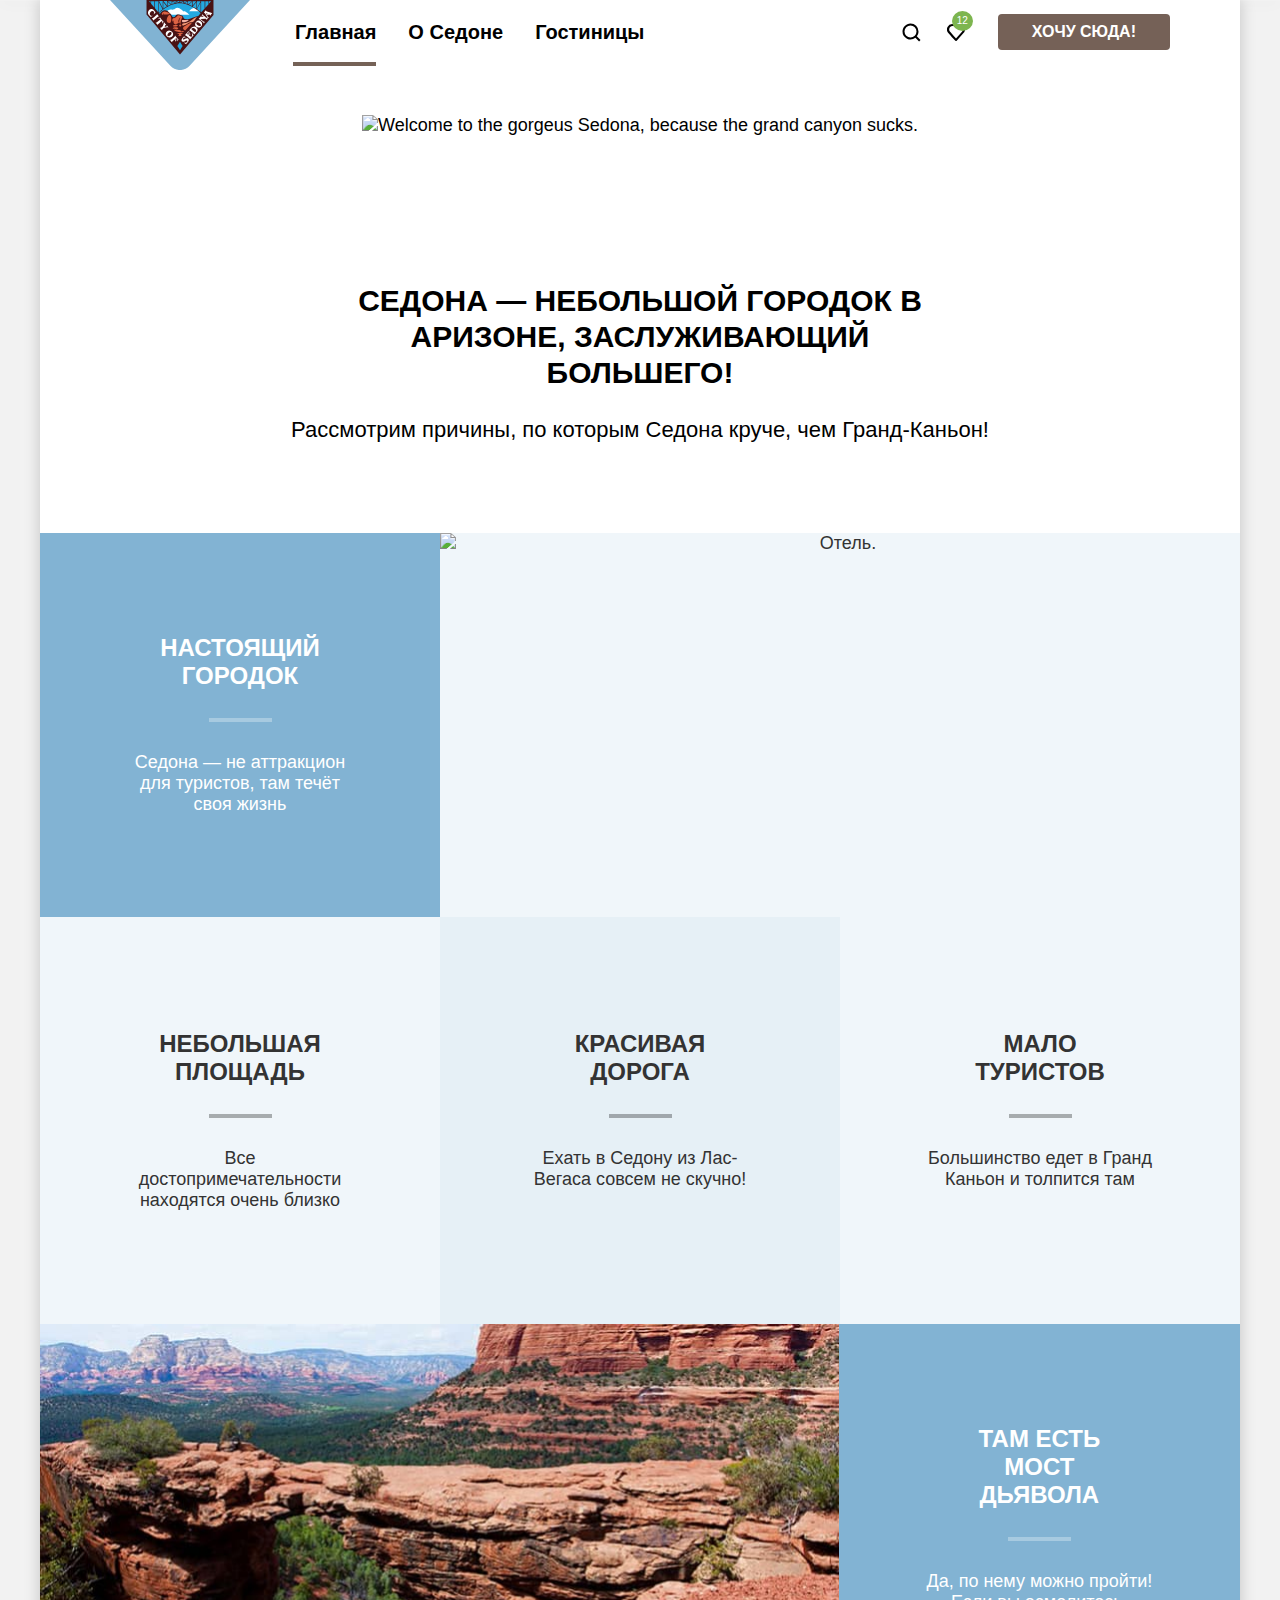
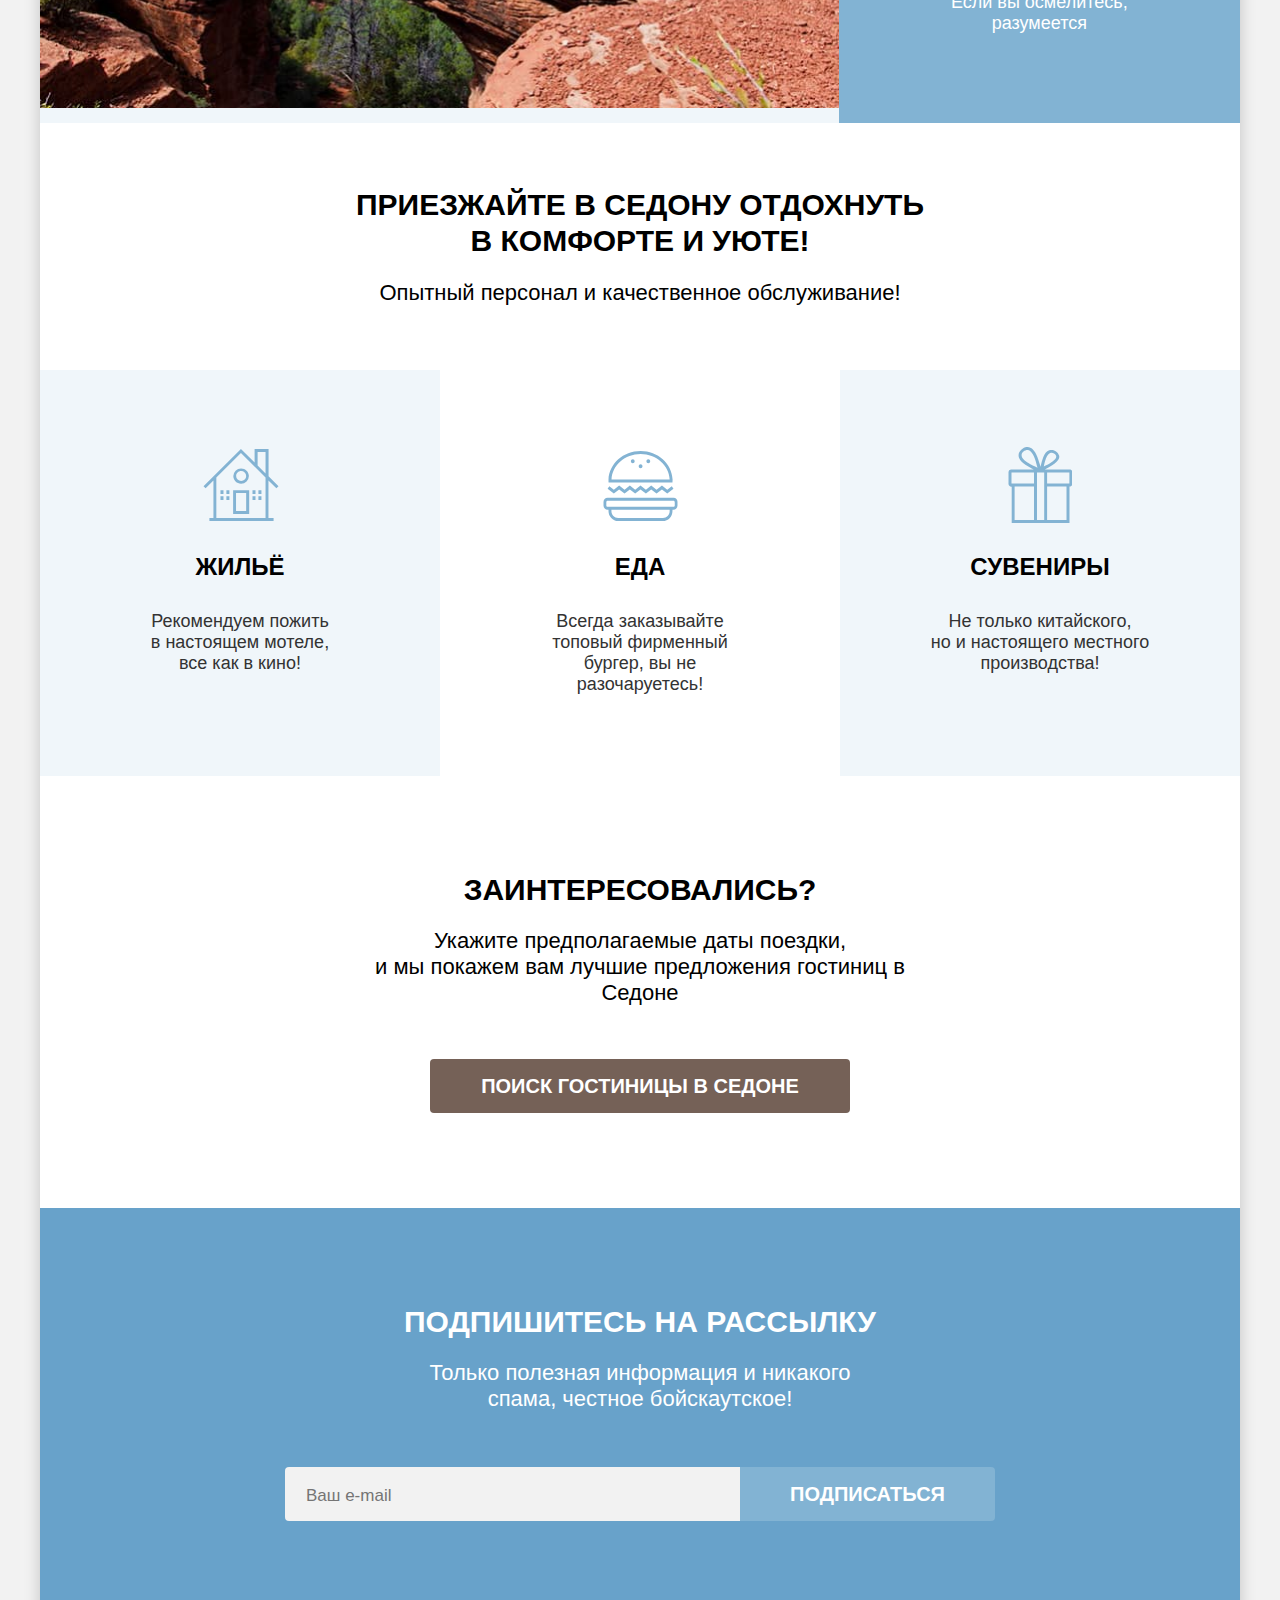
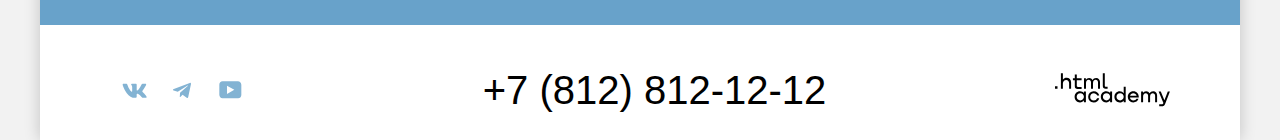
==== commit c41eb141: "Merge pull request #14 from konstantin-petruschin/master" ====
--- a/index.html
+++ b/index.html
@@ -1,74 +1,73 @@
 <!DOCTYPE html>
 <html lang="ru">
+
   <head>
     <meta charset="utf-8">
     <title>Sedona</title>
     <link rel="stylesheet" href="styles/style.css">
     <link rel="icon" href="favicon.ico">
   </head>
+
   <body>
     <div class="container">
       <header class="page-header wrapper">
-
         <a class="page-header__logo">
           <img src="images/logo.svg" height="70" width="140" alt="Логотип Седона.">
         </a>
         <nav class="page-header__navigation page-navigation">
           <ul class="page-navigation__list">
             <li class="page-navigation__item">
-            <a href="index.html" class="page-navigation__link page-navigation__link-current">Главная</a>
+              <a class="page-navigation__link page-navigation__link-current">Главная</a>
             </li>
             <li class="page-navigation__item">
-            <a class="page-navigation__link" href="about.html">О Седоне</a>
+              <a class="page-navigation__link" href="about.html">О Седоне</a>
             </li>
             <li class="page-navigation__item">
-            <a href="catalog.html" class="page-navigation__link">Гостиницы</a>
+              <a href="catalog.html" class="page-navigation__link">Гостиницы</a>
             </li>
           </ul>
           <div class="page-navigation__user user-navigation">
-            <a class="icon" href="#">
-              <svg class="icon__svg" xmlns="http://www.w3.org/2000/svg" width="20" height="20"><path d="m19.5 18-3.7-3.67c1-1.3 1.7-2.98 1.7-4.87a8 8 0 0 0-8-7.96c-4.4 0-8 3.68-8 8.06a8 8 0 0 0 12.9 6.26l3.7 3.68 1.4-1.5Zm-10-2.48a6 6 0 0 1-6-5.96 6 6 0 0 1 12 0 6 6 0 0 1-6 5.96Z"/></svg>
+            <a class="user-navigation__link" href="#">
+              <svg class="user-navigation__image" xmlns="http://www.w3.org/2000/svg" width="20" height="20">
+                <path
+                  d="m19.5 18-3.7-3.67c1-1.3 1.7-2.98 1.7-4.87a8 8 0 0 0-8-7.96c-4.4 0-8 3.68-8 8.06a8 8 0 0 0 12.9 6.26l3.7 3.68 1.4-1.5Zm-10-2.48a6 6 0 0 1-6-5.96 6 6 0 0 1 12 0 6 6 0 0 1-6 5.96Z" />
+              </svg>
               <span class="visually-hidden">Поиск</span>
             </a>
-            <a class="icon" href="#">
-              <svg class="icon__svg" xmlns="http://www.w3.org/2000/svg" width="18" height="17"><path d="M8.9 17a.9.9 0 0 1-.8-.4c-5.4-6.1-6.7-7.5-7-7.9A5.4 5.4 0 0 1 5.5 0C6.8 0 8 .5 9 1.3a5.46 5.46 0 0 1 9 4.1c0 1.3-.5 2.5-1.3 3.4l-7 7.9c-.2.2-.4.3-.8.3Zm-6-9.5c.3.4 3.5 4 6.1 6.9l6.2-7c.5-.5.7-1.2.7-2 0-1.8-1.5-3.3-3.3-3.3-1 0-2 .5-2.7 1.3-.3.3-.6.4-.9.4-.3 0-.6-.2-.8-.4-.7-.8-1.7-1.3-2.7-1.3-1.8 0-3.3 1.5-3.3 3.3-.1.9.3 1.6.7 2.1-.1 0-.1 0 0 0Z"/></svg>
-
-              <span class="icon__buble">12</span>
+            <a class="user-navigation__link" href="#">
+              <svg class="user-navigation__image" xmlns="http://www.w3.org/2000/svg" width="18" height="17">
+                <path
+                  d="M8.9 17a.9.9 0 0 1-.8-.4c-5.4-6.1-6.7-7.5-7-7.9A5.4 5.4 0 0 1 5.5 0C6.8 0 8 .5 9 1.3a5.46 5.46 0 0 1 9 4.1c0 1.3-.5 2.5-1.3 3.4l-7 7.9c-.2.2-.4.3-.8.3Zm-6-9.5c.3.4 3.5 4 6.1 6.9l6.2-7c.5-.5.7-1.2.7-2 0-1.8-1.5-3.3-3.3-3.3-1 0-2 .5-2.7 1.3-.3.3-.6.4-.9.4-.3 0-.6-.2-.8-.4-.7-.8-1.7-1.3-2.7-1.3-1.8 0-3.3 1.5-3.3 3.3-.1.9.3 1.6.7 2.1-.1 0-.1 0 0 0Z" />
+              </svg>
+
+              <span class="user-navigation__number">12</span>
               <span class="visually-hidden">Избранное</span>
             </a>
-          <a class="user-navigation__button button-brown button" href="#">Хочу сюда!</a>
+            <a class="user-navigation__button button-brown button" href="#">Хочу сюда!</a>
           </div>
         </nav>
       </header>
 
-
       <main class="main-index main-container">
         <h1 class="visually-hidden">Sedona</h1>
 
         <section class="main-index__hero">
           <h2 class="visually-hidden">О Седоне</h2>
-
-          <img class="main-index__greeting" src="images/welcome.png" width="458" height="352" alt="Welcome to the gorgeus Sedona, because the grand canyon sucks.">
+          <img class="main-index__greeting" src="images/welcome.png" width="458" height="352"
+            alt="Welcome to the gorgeus Sedona, because the grand canyon sucks.">
         </section>
 
         <section class="main-index__advantage advantages">
           <h2 class="visually-hidden">Преимущества</h2>
-            <p class="advantages__heading">
-              Седона — небольшой городок в Аризоне, заслуживающий большего!
-            </p>
-            <p class="advantages__tagline">
-              Рассмотрим причины, по которым Седона круче, чем Гранд-Каньон!
-            </p>
-
+          <p class="advantages__heading">Седона — небольшой городок в Аризоне, заслуживающий большего!</p>
+          <p class="advantages__tagline">Рассмотрим причины, по которым Седона круче, чем Гранд-Каньон!</p>
 
           <ul class="advantages__list">
-            <li class="advantages__item advantages__item-image" >
+            <li class="advantages__item advantages__item-image">
               <div class="advantages__block">
                 <div class="advantages__text">
                   <h3 class="advantages__title">Настоящий городок</h3>
-                  <p class="advantages__description">
-                    Седона — не аттракцион для туристов, там течёт своя жизнь
-                  </p>
+                  <p class="advantages__description">Седона — не аттракцион для туристов, там течёт своя жизнь</p>
                 </div>
               </div>
               <img src="images/sedona.jpg" alt="Отель." width="800" height="384">
@@ -77,38 +76,30 @@
             <li class="advantages__item">
               <div class="advantages__text">
                 <h3 class="advantages__title ">Небольшая площадь</h3>
-                <p class="advantages__description">
-                 Все достопримечательности находятся очень близко
-                </p>
+                <p class="advantages__description">Все достопримечательности находятся очень близко</p>
               </div>
             </li>
 
             <li class="advantages__item">
               <div class="advantages__text">
                 <h3 class="advantages__title">Красивая дорога</h3>
-                <p class="advantages__description">
-                  Ехать в Седону из Лас-Вегаса совсем не скучно!
-                </p>
+                <p class="advantages__description">Ехать в Седону из Лас-Вегаса совсем не скучно!</p>
               </div>
             </li>
 
             <li class="advantages__item">
               <div class="advantages__text">
                 <h3 class="advantages__title">Мало туристов</h3>
-                <p class="advantages__description">
-                  Большинство едет в Гранд Каньон и толпится там
-                </p>
+                <p class="advantages__description">Большинство едет в Гранд Каньон и толпится там</p>
               </div>
             </li>
 
             <li class="advantages__item advantages__item-image">
-              <img src="images/devil's-bridge.jpg" alt="Отель." width="800" height="384">
+              <img src="images/devil-bridge.jpg" alt="Отель." width="800" height="384">
               <div class="advantages__block">
                 <div class="advantages__text">
                   <h3 class="advantages__title">Там есть<br>мост дьявола</h3>
-                  <p class="advantages__description">
-                    Да, по нему можно пройти! Если вы осмелитесь, разумеется
-                  </p>
+                  <p class="advantages__description">Да, по нему можно пройти! Если вы осмелитесь, разумеется</p>
                 </div>
               </div>
             </li>
@@ -122,7 +113,7 @@
             <li class="services__item">
               <span class="services__image image-housing"></span>
               <h3 class="services__title">Жильё</h3>
-               <p class="services__description">Рекомендуем пожить<br>в настоящем мотеле,<br>все как в кино!</p>
+              <p class="services__description">Рекомендуем пожить<br>в настоящем мотеле,<br>все как в кино!</p>
             </li>
 
             <li class="services__item">
@@ -138,24 +129,27 @@
             </li>
           </ul>
         </section>
+
         <section class="main-index__search search">
           <h2 class="search__heading">Заинтересовались?</h2>
-          <p class="search__tagline">Укажите предполагаемые даты поездки,<br>и мы покажем вам лучшие предложения гостиниц в Седоне</p>
+          <p class="search__tagline">Укажите предполагаемые даты поездки,<br>и мы покажем вам лучшие предложения
+            гостиниц в Седоне</p>
           <a href="catalog.html" class="search__button button-brown button">Поиск гостиницы в Седоне</a>
         </section>
+
         <section class="main-index__mailing mailing">
-
           <h2 class="mailing__heading">Подпишитесь на рассылку</h2>
           <p class="mailing__tagline">Только полезная информация и никакого спама, честное бойскаутское!</p>
-          <form action="https://echo.htmlacademy.ru/" method="post" class="mailing__form">
+          <form class="mailing__form" action="https://echo.htmlacademy.ru/" method="post">
             <label class="mailing__field">
-              <input class="mailing__mail" type="text" value=""  name="email" placeholder="Ваш e-mail">
-              <span class="mailing__image"></span>
+              <input class="mailing__mail" type="text" value="" name="email" placeholder="Ваш e-mail">
             </label>
             <button class="mailing__button button-blue button" type="submit">Подписаться</button>
           </form>
         </section>
+
       </main>
+
       <footer class="page-footer wrapper">
         <div class="socials">
           <h2 class="visually-hidden">Мы в социальных сетях</h2>
@@ -163,109 +157,137 @@
             <li class="socials__item ">
               <a href="https://vk.com/htmlacademy" class="socials__link">
                 <span class="visually-hidden">Вконтакте</span>
-                <svg  class="socials__svg" xmlns="http://www.w3.org/2000/svg" width="25" height="15"><path fill-rule="evenodd" d="M24.12 1.8c.16-.54 0-.94-.8-.94H20.7c-.67 0-.98.34-1.15.73 0 0-1.33 3.2-3.22 5.27-.61.6-.9.8-1.23.8-.16 0-.41-.2-.41-.75v-5.1c0-.66-.19-.95-.74-.95H9.82c-.42 0-.67.3-.67.59 0 .62.95.76 1.04 2.51v3.8c0 .83-.15.98-.48.98-.9 0-3.06-3.2-4.34-6.88-.25-.72-.5-1-1.18-1H1.57c-.75 0-.9.34-.9.73 0 .68.89 4.07 4.14 8.55 2.17 3.06 5.23 4.72 8 4.72 1.68 0 1.88-.37 1.88-1v-2.32c0-.74.16-.88.7-.88.38 0 1.05.19 2.6 1.66 1.79 1.75 2.08 2.54 3.08 2.54h2.63c.75 0 1.12-.37.9-1.1-.23-.72-1.08-1.77-2.2-3.02-.62-.71-1.54-1.48-1.82-1.86-.39-.5-.28-.71 0-1.15 0 0 3.2-4.42 3.54-5.93Z" clip-rule="evenodd"/></svg>
+                <svg class="socials__svg" xmlns="http://www.w3.org/2000/svg" width="25" height="15">
+                  <path fill-rule="evenodd"
+                    d="M24.12 1.8c.16-.54 0-.94-.8-.94H20.7c-.67 0-.98.34-1.15.73 0 0-1.33 3.2-3.22 5.27-.61.6-.9.8-1.23.8-.16 0-.41-.2-.41-.75v-5.1c0-.66-.19-.95-.74-.95H9.82c-.42 0-.67.3-.67.59 0 .62.95.76 1.04 2.51v3.8c0 .83-.15.98-.48.98-.9 0-3.06-3.2-4.34-6.88-.25-.72-.5-1-1.18-1H1.57c-.75 0-.9.34-.9.73 0 .68.89 4.07 4.14 8.55 2.17 3.06 5.23 4.72 8 4.72 1.68 0 1.88-.37 1.88-1v-2.32c0-.74.16-.88.7-.88.38 0 1.05.19 2.6 1.66 1.79 1.75 2.08 2.54 3.08 2.54h2.63c.75 0 1.12-.37.9-1.1-.23-.72-1.08-1.77-2.2-3.02-.62-.71-1.54-1.48-1.82-1.86-.39-.5-.28-.71 0-1.15 0 0 3.2-4.42 3.54-5.93Z"
+                    clip-rule="evenodd" />
+                </svg>
               </a>
             </li>
             <li class="socials__item ">
               <a href="https://t.me/htmlacademy" class="socials__link">
                 <span class="visually-hidden">Телеграм</span>
-                <svg class="socials__svg" xmlns="http://www.w3.org/2000/svg" width="18" height="16"><path  d="M16.79.96.84 7.1c-1.09.44-1.08 1.05-.2 1.32l4.1 1.28 9.47-5.98c.44-.27.85-.13.52.17l-7.68 6.93-.28 4.22c.41 0 .6-.2.83-.41l1.99-1.94 4.13 3.06c.77.42 1.31.2 1.5-.71l2.72-12.8c.28-1.1-.43-1.61-1.16-1.28Z"/></svg>
+                <svg class="socials__svg" xmlns="http://www.w3.org/2000/svg" width="18" height="16">
+                  <path
+                    d="M16.79.96.84 7.1c-1.09.44-1.08 1.05-.2 1.32l4.1 1.28 9.47-5.98c.44-.27.85-.13.52.17l-7.68 6.93-.28 4.22c.41 0 .6-.2.83-.41l1.99-1.94 4.13 3.06c.77.42 1.31.2 1.5-.71l2.72-12.8c.28-1.1-.43-1.61-1.16-1.28Z" />
+                </svg>
               </a>
             </li>
             <li class="socials__item ">
               <a href=" https://www.youtube.com/user/htmlacademyru" class="socials__link">
                 <span class="visually-hidden">Youtube</span>
-                <svg class="socials__svg" xmlns="http://www.w3.org/2000/svg" width="23" height="18"><path d="M18.94.36H3.51C1.65.36.33 1.95.33 3.76v10.09c0 1.91 1.32 3.5 3.18 3.5h15.65c1.64 0 3.17-1.59 3.17-3.4V3.76c-.22-1.8-1.53-3.4-3.39-3.4ZM7.99 12.89V4.82l7.34 4.04-7.34 4.03Z"/></svg>
+                <svg class="socials__svg" xmlns="http://www.w3.org/2000/svg" width="23" height="18">
+                  <path
+                    d="M18.94.36H3.51C1.65.36.33 1.95.33 3.76v10.09c0 1.91 1.32 3.5 3.18 3.5h15.65c1.64 0 3.17-1.59 3.17-3.4V3.76c-.22-1.8-1.53-3.4-3.39-3.4ZM7.99 12.89V4.82l7.34 4.04-7.34 4.03Z" />
+                </svg>
 
               </a>
             </li>
           </ul>
         </div>
-        <a  class="page-footer__phone" href="tel:+78128121212" aria-label="Наш телефон">+7 (812) 812-12-12</a>
-
-        <a href="https://htmlacademy.ru/" class="page-footer__developer" aria-label="Сайт разработчика сайта">
-          <svg class="icon-developer" xmlns="http://www.w3.org/2000/svg" width="115" height="34"><path d="M0 13.26v2.6h2.5v-2.6H0ZM11.6 4.86c-1.6 0-2.8.7-3.6 1.7h-.1V.36h-2v15.5h2v-5.3c0-2.1 1.3-3.6 3.3-3.6 1.8 0 2.9 1.4 2.9 3.2v5.7h2v-6.1c.1-3-1.8-4.9-4.5-4.9ZM26.6 5.16h-4.8v-3.7h-2v3.8h-1.9v2h1.9v6c0 1.7 1 2.7 2.7 2.7h4.1v-2h-3.7c-.7 0-1.1-.4-1.1-1.1v-5.7h4.8v-2ZM41.1 4.96c-1.6 0-2.9.8-3.5 2.1h-.1c-.6-1.2-1.8-2.1-3.4-2.1-1.4 0-2.5.8-3.1 1.8h-.1v-1.6H29v10.6h2v-5.4c0-2 1-3.5 2.6-3.5 1.5 0 2.4 1 2.4 2.6v6.3h2v-5.6c0-2.4 1.4-3.3 2.6-3.3 1.5 0 2.4 1 2.4 2.6v6.3h2v-6.5c.1-2.5-1.4-4.3-3.9-4.3ZM47.8 13.06c0 1.7 1 2.7 2.8 2.7h2v-2h-1.7c-.7 0-1.1-.4-1.1-1.1V.36h-2v12.7ZM28.9 20.06c-.9-1.1-2.2-1.8-3.9-1.8-3.1 0-5.4 2.3-5.4 5.6s2.3 5.6 5.4 5.6c1.8 0 3-.8 3.8-1.9h.1v1.6h2v-10.6h-2v1.5Zm-3.6 7.4c-2.2 0-3.6-1.6-3.6-3.6s1.4-3.6 3.6-3.6 3.6 1.6 3.6 3.6c0 1.9-1.4 3.6-3.6 3.6ZM44.2 22.36c-.5-2.4-2.6-4.1-5.4-4.1a5.4 5.4 0 0 0-5.6 5.6c0 3.1 2.2 5.6 5.6 5.6 2.8 0 4.9-1.8 5.4-4.2h-2.1a3.4 3.4 0 0 1-3.3 2.3c-2.2 0-3.6-1.6-3.6-3.6s1.4-3.6 3.6-3.6c1.6 0 2.8 1 3.3 2.2h2.1v-.2ZM55.1 20.06c-.9-1.1-2.2-1.8-3.9-1.8-3.1 0-5.4 2.3-5.4 5.6s2.3 5.6 5.4 5.6c1.8 0 3-.8 3.8-1.9h.1v1.6h2v-10.6h-2v1.5Zm-3.6 7.4c-2.2 0-3.6-1.6-3.6-3.6s1.4-3.6 3.6-3.6 3.6 1.6 3.6 3.6c0 1.9-1.5 3.6-3.6 3.6ZM68.7 20.16c-.9-1.1-2.2-1.9-3.9-1.9-3.1 0-5.4 2.3-5.4 5.6s2.2 5.6 5.4 5.6c1.7 0 3-.8 3.8-1.8h.1v1.5h2v-15.4h-2v6.4Zm-3.6 7.3c-2.2 0-3.6-1.6-3.6-3.6s1.4-3.6 3.6-3.6 3.6 1.6 3.6 3.6c-.1 2-1.5 3.6-3.6 3.6ZM78.3 18.26c-3.3 0-5.5 2.5-5.5 5.6 0 3 2.1 5.6 5.5 5.6 2.5 0 4.5-1.3 5.2-3.6h-2.1c-.5 1-1.6 1.6-3 1.6-1.9 0-3.3-1.3-3.4-2.9h8.8c.2-3.6-2-6.3-5.5-6.3Zm0 1.9c1.7 0 3 1 3.3 2.6h-6.5c.3-1.5 1.5-2.6 3.2-2.6ZM98.2 18.26c-1.6 0-2.9.8-3.6 2h-.1c-.6-1.2-1.8-2-3.4-2-1.4 0-2.5.7-3.1 1.8v-1.5h-1.9v10.6h2v-5.4c0-2 1-3.4 2.6-3.5 1.5 0 2.4 1 2.4 2.6v6.3h2v-5.6c0-2.4 1.4-3.3 2.6-3.3 1.5 0 2.4 1 2.4 2.6v6.3h2v-6.5c.1-2.6-1.4-4.4-3.9-4.4ZM109.4 27.36l-3.6-8.9h-2.2l4.8 11.6c-.3.9-.7 1.2-1.7 1.2h-2.5v2h2.5c1.8 0 2.8-.8 3.5-2.6l4.7-12.2h-2.1l-3.4 8.9Z"/></svg>
+        <a class="page-footer__phone" href="tel:+78128121212" aria-label="Наш телефон.">+7 (812) 812-12-12</a>
+
+        <a href="https://htmlacademy.ru/" class="page-footer__developer" aria-label="Сайт разработчика сайта.">
+          <svg class="icon-developer" xmlns="http://www.w3.org/2000/svg" width="115" height="34">
+            <path
+              d="M0 13.26v2.6h2.5v-2.6H0ZM11.6 4.86c-1.6 0-2.8.7-3.6 1.7h-.1V.36h-2v15.5h2v-5.3c0-2.1 1.3-3.6 3.3-3.6 1.8 0 2.9 1.4 2.9 3.2v5.7h2v-6.1c.1-3-1.8-4.9-4.5-4.9ZM26.6 5.16h-4.8v-3.7h-2v3.8h-1.9v2h1.9v6c0 1.7 1 2.7 2.7 2.7h4.1v-2h-3.7c-.7 0-1.1-.4-1.1-1.1v-5.7h4.8v-2ZM41.1 4.96c-1.6 0-2.9.8-3.5 2.1h-.1c-.6-1.2-1.8-2.1-3.4-2.1-1.4 0-2.5.8-3.1 1.8h-.1v-1.6H29v10.6h2v-5.4c0-2 1-3.5 2.6-3.5 1.5 0 2.4 1 2.4 2.6v6.3h2v-5.6c0-2.4 1.4-3.3 2.6-3.3 1.5 0 2.4 1 2.4 2.6v6.3h2v-6.5c.1-2.5-1.4-4.3-3.9-4.3ZM47.8 13.06c0 1.7 1 2.7 2.8 2.7h2v-2h-1.7c-.7 0-1.1-.4-1.1-1.1V.36h-2v12.7ZM28.9 20.06c-.9-1.1-2.2-1.8-3.9-1.8-3.1 0-5.4 2.3-5.4 5.6s2.3 5.6 5.4 5.6c1.8 0 3-.8 3.8-1.9h.1v1.6h2v-10.6h-2v1.5Zm-3.6 7.4c-2.2 0-3.6-1.6-3.6-3.6s1.4-3.6 3.6-3.6 3.6 1.6 3.6 3.6c0 1.9-1.4 3.6-3.6 3.6ZM44.2 22.36c-.5-2.4-2.6-4.1-5.4-4.1a5.4 5.4 0 0 0-5.6 5.6c0 3.1 2.2 5.6 5.6 5.6 2.8 0 4.9-1.8 5.4-4.2h-2.1a3.4 3.4 0 0 1-3.3 2.3c-2.2 0-3.6-1.6-3.6-3.6s1.4-3.6 3.6-3.6c1.6 0 2.8 1 3.3 2.2h2.1v-.2ZM55.1 20.06c-.9-1.1-2.2-1.8-3.9-1.8-3.1 0-5.4 2.3-5.4 5.6s2.3 5.6 5.4 5.6c1.8 0 3-.8 3.8-1.9h.1v1.6h2v-10.6h-2v1.5Zm-3.6 7.4c-2.2 0-3.6-1.6-3.6-3.6s1.4-3.6 3.6-3.6 3.6 1.6 3.6 3.6c0 1.9-1.5 3.6-3.6 3.6ZM68.7 20.16c-.9-1.1-2.2-1.9-3.9-1.9-3.1 0-5.4 2.3-5.4 5.6s2.2 5.6 5.4 5.6c1.7 0 3-.8 3.8-1.8h.1v1.5h2v-15.4h-2v6.4Zm-3.6 7.3c-2.2 0-3.6-1.6-3.6-3.6s1.4-3.6 3.6-3.6 3.6 1.6 3.6 3.6c-.1 2-1.5 3.6-3.6 3.6ZM78.3 18.26c-3.3 0-5.5 2.5-5.5 5.6 0 3 2.1 5.6 5.5 5.6 2.5 0 4.5-1.3 5.2-3.6h-2.1c-.5 1-1.6 1.6-3 1.6-1.9 0-3.3-1.3-3.4-2.9h8.8c.2-3.6-2-6.3-5.5-6.3Zm0 1.9c1.7 0 3 1 3.3 2.6h-6.5c.3-1.5 1.5-2.6 3.2-2.6ZM98.2 18.26c-1.6 0-2.9.8-3.6 2h-.1c-.6-1.2-1.8-2-3.4-2-1.4 0-2.5.7-3.1 1.8v-1.5h-1.9v10.6h2v-5.4c0-2 1-3.4 2.6-3.5 1.5 0 2.4 1 2.4 2.6v6.3h2v-5.6c0-2.4 1.4-3.3 2.6-3.3 1.5 0 2.4 1 2.4 2.6v6.3h2v-6.5c.1-2.6-1.4-4.4-3.9-4.4ZM109.4 27.36l-3.6-8.9h-2.2l4.8 11.6c-.3.9-.7 1.2-1.7 1.2h-2.5v2h2.5c1.8 0 2.8-.8 3.5-2.6l4.7-12.2h-2.1l-3.4 8.9Z" />
+          </svg>
         </a>
       </footer>
     </div>
 
     <div class="modal modal-close">
-        <section class="modal__content">
-          <h2 class="modal__heading main-heading">Поиск гостиницы в Седоне</h2>
-          <button class="modal__button-close button">
-            <span class="visually-hidden">Закрыть</span>
-            <span class="modal__close-icon">
-              <svg class="modal__close-svg" xmlns="http://www.w3.org/2000/svg" width="15" height="15" viewBox="0 0 15 15"><path d="M14.49 1.783 13.199.49 7.49 6.198 1.783.491.49 1.783 6.198 7.49.49 13.198l1.293 1.293L7.49 8.783l5.708 5.708 1.293-1.293-5.708-5.707 5.708-5.708Z"/></svg>
-            </span>
-          </button>
-          <form action="https://echo.htmlacademy.ru/" method="post" class="modal__form">
-            <div class="modal__group modal__group--full">
-               <label for="check-in">
-                <span class="modal__title">Дата Заезда:</span>
-              </label>
-
-              <div class="modal__group-wrapper">
-                <input class="modal__data" id="check-in" type="text"  placeholder="Укажите дату" value="27 апреля 2020">
-                <span class="modal__image"></span>
-                <span class=" modal__message modal__message--mistake">Мы не можем отправить вас в прошлое.</span>
-              </div>
-
-            </div>
-
-            <div  class="modal__group modal__group--full">
-              <label for="exit">
-                <span class="modal__title">Дата Выезда:</span>
-              </label>
-
-              <div class="modal__group-wrapper">
-                <input class="modal__data" id="exit" type="text" placeholder="Укажите дату" value="1 сентября 2023">
-                <span class="modal__image"></span>
-                <span class="modal__message">На эти даты есть свободные номера. Пока есть.</span>
-              </div>
-            </div>
-
-
-            <div class="modal__group modal__group-big">
-              <label for="parent">
-                <span class="modal__title">Взрослые:</span>
-              </label>
-
-              <div class="modal__group-quantity">
-                <button class="modal__button-quantity button" type="button" aria-label="Меньше"><svg class="modal__icon" xmlns="http://www.w3.org/2000/svg" width="14" height="3" viewBox="0 0 14 3"><path  d="M0 0v2h14V0H0Z"/></svg></button>
-                <input class="modal__quantity" type="number" value="2" id="parent" aria-label="Введите количество">
-                <button class="modal__button-quantity button" type="button" aria-label="Больше">
-                    <svg class="modal__icon" xmlns="http://www.w3.org/2000/svg" width="14" height="14"  viewBox="0 0 14 14"><path  d="M14 6H8V0H6v6H0v2h6v6h2V8h6V6Z"/></svg>
-                </button>
-              </div>
-            </div>
-
-            <div class="modal__group modal__group-child">
-              <label for="child">
-                <span class="modal__title modal__title--child">Дети: </span>
-              </label>
-
-              <button class="modal__tooltipe-button modal__tooltip button" type="button" aria-labelledby="tooltip-child">
-                <svg class="modal__tooltipe-svg" xmlns="http://www.w3.org/2000/svg" width="26" height="26" fill="none" viewBox="0 0 26 26"><circle cx="13" cy="13" r="13" fill="#83B3D3"/><path fill="#fff" fill-rule="evenodd" d="M12 7h2v2h-2V7Zm2 12h-2v-9h2v9Z" clip-rule="evenodd"/>
-                </svg>
-                <span class="modal__tooltip-text" role="tooltip" id="tooltip-child">
-                  Укажите количество детей, которые будут с вами, возраст которых от 6 до 18 лет. Дети до 6 лет размещаются бесплатно.
-                </span>
+      <section class="modal__content">
+        <h2 class="modal__heading">Поиск гостиницы в Седоне</h2>
+        <button class="modal__button-close button">
+          <span class="visually-hidden">Закрыть</span>
+          <span class="modal__close-icon">
+            <svg class="modal__close-svg" xmlns="http://www.w3.org/2000/svg" width="15" height="15" viewBox="0 0 15 15">
+              <path
+                d="M14.49 1.783 13.199.49 7.49 6.198 1.783.491.49 1.783 6.198 7.49.49 13.198l1.293 1.293L7.49 8.783l5.708 5.708 1.293-1.293-5.708-5.707 5.708-5.708Z" />
+            </svg>
+          </span>
+        </button>
+        <form action="https://echo.htmlacademy.ru/" method="post" class="modal__form">
+          <div class="modal__group modal__group--full">
+            <label for="check-in">
+              <span class="modal__title">Дата Заезда:</span>
+            </label>
+
+            <div class="modal__group-wrapper">
+              <input class="modal__data" id="check-in" type="text" placeholder="Укажите дату" value="27 апреля 2020">
+              <span class="modal__image"></span>
+              <span class=" modal__message modal__message--mistake">Мы не можем отправить вас в прошлое.</span>
+            </div>
+
+          </div>
+
+          <div class="modal__group modal__group--full">
+            <label for="exit">
+              <span class="modal__title">Дата Выезда:</span>
+            </label>
+
+            <div class="modal__group-wrapper">
+              <input class="modal__data" id="exit" type="text" placeholder="Укажите дату" value="1 сентября 2023">
+              <span class="modal__image"></span>
+              <span class="modal__message">На эти даты есть свободные номера. Пока есть.</span>
+            </div>
+          </div>
+
+
+          <div class="modal__group modal__group-big">
+            <label for="parent">
+              <span class="modal__title">Взрослые:</span>
+            </label>
+
+            <div class="modal__group-quantity">
+              <button class="modal__button-quantity button" type="button" aria-label="Меньше."><svg class="modal__icon"
+                  xmlns="http://www.w3.org/2000/svg" width="14" height="3" viewBox="0 0 14 3">
+                  <path d="M0 0v2h14V0H0Z" />
+                </svg></button>
+              <input class="modal__quantity" type="number" value="2" id="parent" aria-label="Введите количество.">
+              <button class="modal__button-quantity button" type="button" aria-label="Больше.">
+                <svg class="modal__icon" xmlns="http://www.w3.org/2000/svg" width="14" height="14" viewBox="0 0 14 14">
+                  <path d="M14 6H8V0H6v6H0v2h6v6h2V8h6V6Z" />
+                </svg>
               </button>
-
-              <div class="modal__group-quantity">
-                <button class="modal__button-quantity button" type="button" aria-label="Меньше"><svg class="modal__icon" xmlns="http://www.w3.org/2000/svg" width="14" height="3" viewBox="0 0 14 3"><path  d="M0 0v2h14V0H0Z"/></svg>
-                </button>
-                <input class="modal__quantity" type="number" value="2" id="child" aria-label="Введите количество">
-                <button class="modal__button-quantity button" type="button" aria-label="Больше">
-                  <svg class="modal__icon"       xmlns="http://www.w3.org/2000/svg" width="14" height="14"  viewBox="0 0 14 14"><path  d="M14 6H8V0H6v6H0v2h6v6h2V8h6V6Z"/></svg>
-                </button>
-              </div>
-            </div>
-
-
-            <button class="modal__button-search button-blue button" type="submit">Найти</button>
-          </form>
-        </section>
+            </div>
+          </div>
+
+          <div class="modal__group modal__group-child">
+            <label for="child">
+              <span class="modal__title modal__title--child">Дети: </span>
+            </label>
+
+            <button class="modal__tooltipe-button modal__tooltip button" type="button" aria-labelledby="tooltip-child">
+              <svg class="modal__tooltipe-svg" xmlns="http://www.w3.org/2000/svg" width="26" height="26" fill="none"
+                viewBox="0 0 26 26">
+                <circle cx="13" cy="13" r="13" fill="#83B3D3" />
+                <path fill="#fff" fill-rule="evenodd" d="M12 7h2v2h-2V7Zm2 12h-2v-9h2v9Z" clip-rule="evenodd" />
+              </svg>
+              <span class="modal__tooltip-text" role="tooltip" id="tooltip-child">Укажите количество детей, которые
+                будут с вами, возраст которых от 6 до 18 лет. Дети до 6 лет размещаются бесплатно.</span>
+            </button>
+
+            <div class="modal__group-quantity">
+              <button class="modal__button-quantity button" type="button" aria-label="Меньше"><svg class="modal__icon"
+                  xmlns="http://www.w3.org/2000/svg" width="14" height="3" viewBox="0 0 14 3">
+                  <path d="M0 0v2h14V0H0Z" />
+                </svg>
+              </button>
+              <input class="modal__quantity" type="number" value="2" id="child" aria-label="Введите количество.">
+              <button class="modal__button-quantity button" type="button" aria-label="Больше.">
+                <svg class="modal__icon" xmlns="http://www.w3.org/2000/svg" width="14" height="14" viewBox="0 0 14 14">
+                  <path d="M14 6H8V0H6v6H0v2h6v6h2V8h6V6Z" />
+                </svg>
+              </button>
+            </div>
+          </div>
+
+
+          <button class="modal__button-search button-blue button" type="submit">Найти</button>
+        </form>
+      </section>
     </div>
   </body>
 
--- a/styles/style.css
+++ b/styles/style.css
@@ -16,10 +16,8 @@
 
 
 body {
-
   margin: 0;
   height: 1px;
-
   font-family: "PT Sans", sans-serif;
   font-style: normal;
   font-size: 18px;
@@ -27,10 +25,9 @@
   font-weight: 400;
   color: #000000;
   background-color: #F2F2F2;
-
   box-shadow: 0 0 15px rgba(0, 0, 0, 0.2);
-
-}
+}
+
 .container{
   display: flex;
   flex-direction: column;
@@ -38,14 +35,14 @@
   width: 1200px;
   margin: 0 auto;
   background-color: #ffffff;
-
   box-shadow: 0 0 15px rgba(0, 0, 0, 0.2);
-
-}
+}
+
 .wrapper {
   padding-left: 70px;
   padding-right: 70px;
 }
+
 .visually-hidden {
   position: absolute;
   width: 1px;
@@ -58,16 +55,16 @@
   clip: rect(0 0 0 0);
   overflow: hidden;
 }
+
 .page-header {
   display: flex;
   justify-content: start;
-
-
-}
+}
+
 .page-header__logo {
   width: 140px;
   height: 70px;
-  margin-right: 28px;
+  margin-right: 29px;
   margin-bottom: -11px;
   z-index: 1;
 }
@@ -76,23 +73,20 @@
   display: flex;
   justify-content: space-between;
   align-items: center;
+  flex-grow: 1;
+}
+
+.page-navigation__list {
+
+  display: flex;
+  list-style: none;
   flex-wrap: wrap;
-  flex-grow: 1;
-
-}
-
-
-
-.page-navigation__list {
-  display: flex;
-  list-style: none;
-
   margin: 0;
   padding: 0;
-
 }
 
 .page-navigation__link {
+  display: block;
   padding: 20px 16px;
   position: relative;
   font-size: 20px;
@@ -111,39 +105,45 @@
 bottom: 0;
 outline: 2px solid #756257;
 z-index: 0;
-
-}
+}
+
 .user-navigation {
+  max-width: 370px;
   display: flex;
   align-items: center;
   flex-wrap: wrap;
-
-}
-.icon {
+  flex-shrink: 0;
+}
+
+.user-navigation__link {
   position: relative;
-
   text-decoration: none;
   padding: 22px 13px;
 }
-.icon__svg {
+
+.user-navigation__image {
   display: block;
   fill:#000000;
 }
-.icon:hover .icon__svg {
+
+.user-navigation__link:hover .user-navigation__image {
   fill: #68A2CA;
 }
-.icon:focus-visible .icon__svg {
+
+.user-navigation__link:focus-visible .user-navigation__image {
   outline: none;
   fill: #68A2CA;
 }
-.icon:focus-visible{
-  outline: none;
-}
-.icon:active .icon__svg {
+
+.user-navigation__link:focus-visible {
+  outline: none;
+}
+
+.user-navigation__link:active .user-navigation__image {
   opacity: 0.5;
 }
 
-.icon__buble {
+.user-navigation__number {
   position: absolute;
   background-color: #7DB54F;
   padding:5px;
@@ -155,24 +155,25 @@
   top: 15%;
   left: 41%;
 }
+
 .user-navigation__button {
   margin-left: 20px;
-
-}
+}
+
 .main-index__hero {
   background-color: #82B3D3;
-  background: url(../images/background.svg) no-repeat bottom,
-  url(../images/index-background.jpg) no-repeat top;
-
-background-size: 100% auto;
-text-align: center;
-padding-top: 51px;
-padding-bottom: 76px
-
-}
+  background: url("../images/background.svg") no-repeat bottom,
+  url("../images/index-background.jpg") no-repeat top;
+  background-size: 100% auto;
+  text-align: center;
+  padding-top: 51px;
+  padding-bottom: 77px
+}
+
 .main-container {
   flex-grow: 1;
 }
+
 .button {
   font-family: "PT Sans", sans-serif;
   text-decoration: none;
@@ -186,35 +187,37 @@
   cursor: pointer;
   border-radius: 4px;
 }
+
 .button:disabled,
 .button:hover:disabled {
   background-color: #E5E5E5;
   cursor:default;
 }
+
 .button-brown {
-
   background-color: #756157;
   padding: 8px 34px;
-
-}
+}
+
 .button-brown:hover {
   background-color: #615048;
 }
+
 .button-brown:focus {
   outline: none;
   background-color: #615048;
 }
+
 .button-brown:active {
   color: rgba(255, 255, 255, 0.3);
   background-color: #756157;
-
-}
-
+}
 
 .advantages {
   text-align: center;
   padding-top: 70px;
 }
+
 .advantages__heading {
   display: inline-block;
   max-width: 640px;
@@ -234,7 +237,6 @@
   line-height: 26px;
   max-width: 700px;
   display: inline-block;
-
 }
 
 .advantages__list {
@@ -243,16 +245,13 @@
   list-style: none;
   margin: 0;
   padding: 0;
-
-
-}
+}
+
 .advantages__item {
   background-color:rgba(131, 179, 211, 0.12);
   color: #333333;
 }
 
-
-
 .advantages__block {
   background-color: #82B3D3;
   color:#ffffff;
@@ -264,7 +263,7 @@
 }
 
 .advantages__block .advantages__text {
-  padding: 102px 85px 89px;
+  padding: 101px 85px 89px;
 }
 
 .advantages__item-image {
@@ -274,6 +273,7 @@
 .advantages__item:nth-child(3n+3) {
  background-color: rgba(131, 179, 211, 0.2);
 }
+
 .advantages__title {
   position: relative;
   display: block;
@@ -285,6 +285,7 @@
   line-height: 28px;
   text-transform: uppercase;
 }
+
 .advantages__title::after {
   content:"";
   position: absolute;
@@ -294,6 +295,7 @@
   outline: 2px solid rgba(0, 0, 0, 0.3);
   z-index: 0;
 }
+
 .advantages__block .advantages__title::after {
   content:"";
   position: absolute;
@@ -307,11 +309,12 @@
 .advantages__description {
   margin: 0;
 }
+
 .services {
   text-align: center;
   padding-top: 64px;
-
-}
+}
+
 .services__heading {
   display: inline-block;
   width: 640px;
@@ -325,35 +328,35 @@
 }
 
 .services__tagline {
-  margin-top: 0;
-  margin-bottom: 64px;
+  max-width: 700px;
+  margin: 0 auto 64px;
   font-size: 22px;
   line-height: 26px;
 }
+
 .services__item {
   background-color: rgba(131, 179, 211, 0.12);
   padding: 77px 80px 63px;
   width: 400px;
 }
+
 .services__item:nth-child(3n+2) {
   background-color: #ffffff;
 }
 
-
-
 .services__title {
-
   font-weight: 700;
   font-size: 24px;
   line-height: 28px;
   text-transform: uppercase;
   margin-top: 25px;
   margin-bottom: 30px;
-
-}
+}
+
 .services__description {
   color: #333333;
 }
+
 .services__list {
   margin: 0;
   padding: 0;
@@ -361,18 +364,18 @@
   display: flex;
 }
 
-
 .image-housing {
   display: inline-block;
-  background-image: url(../images/home.svg);
+  background-image: url("../images/home.svg");
   background-repeat: no-repeat;
   background-position: left 13px top 2px;
   width: 100px;
   height: 76px;
 }
+
 .image-eat {
   display: inline-block;
-  background-image: url(../images/food.svg);
+  background-image: url("../images/food.svg");
   background-repeat:no-repeat;
   background-position: left 12px top 4px;
   width: 98px;
@@ -381,7 +384,7 @@
 
 .image-souvenirs {
   display: inline-block;
-  background-image: url(../images/souvenirs.svg);
+  background-image: url("../images/souvenirs.svg");
   background-repeat: no-repeat;
   width: 64px;
   height: 76px;
@@ -400,8 +403,8 @@
 }
 
 .search__tagline {
-  margin-top: 0;
-  margin-bottom: 64px;
+  max-width: 700px;
+  margin: 0 auto 64px;
   font-size: 22px;
   line-height: 26px;
 }
@@ -409,34 +412,36 @@
 .main-index__search {
   text-align: center;
   padding-top: 96px;
-  padding-bottom: 96px;
-}
+  padding-bottom: 95px;
+}
+
 .search__tagline {
-  width: 592px;
+  max-width: 592px;
   margin: 0 auto;
-  margin-bottom: 55px;
+  margin-bottom: 53px;
 }
 
 .search__button {
-  padding: 15px 51px;
+  padding: 17px 51px;
   font-size: 20px;
-
-}
+}
+
 .main-index__mailing {
-  padding-top: 97px;
+  padding-top: 96px;
   padding-bottom: 104px;
   background-color: #68A2CA;
-  background-image: url(../images/Subscribe.jpg);
+  background-image: url("../images/subscribe.jpg");
   background-repeat: no-repeat;
   background-size: cover;
   color:#ffffff;
   text-align: center;
 }
+
 .mailing__form {
   display: flex;
   justify-content: center;
-
-}
+}
+
 .mailing__heading {
   display: inline-block;
   width: 640px;
@@ -446,19 +451,19 @@
   text-transform: uppercase;
   text-align: center;
   margin-top: 0;
-  margin-bottom: 21px;
+  margin-bottom: 20px;
 }
 
 .mailing__tagline {
-  width: 470px;
+  max-width: 470px;
   margin: 0 auto;
-  margin-bottom: 53px;
+  margin-bottom: 55px;
   font-size: 22px;
   line-height: 26px;
 }
+
 .mailing__mail {
-
-  width: 328px;
+  width: 331px;
   display: flex;
   align-items: center;
   padding: 14px 18px 10px;
@@ -468,27 +473,18 @@
   line-height: 24px;
   border-radius: 4px 0 0 4px;
 }
-.mailing__field {
-  position: relative;
-}
-.mailing__image{
-  position: absolute;
-  background: url(../images/mailing.svg) no-repeat;
-  width: 20px;
-  height: 20px;
-  top: 16px;
-  right: 17px;
-
-}
+
 .mailing__mail:focus:not(:placeholder-shown) {
   background-color: #F2F2F2;
   color: #000000;
   border-color: #000000;
 }
+
 .mailing__mail:empty {
 background-color: #F2F2F2;
 border-color: transparent;
 }
+
 .mailing__mail:hover {
   background-color: #E6E6E6;
 }
@@ -512,46 +508,80 @@
 .button-blue:hover {
   background-color: #68A2CA;
 }
+
 .button-blue:focus {
   outline: none;
   background-color: #68A2CA;
-
-}
+}
+
 .button-blue:active {
   background-color: #82B3D3;
   color: rgba(255, 255, 255, 0.3);
 }
+
 .page-footer {
   display: flex;
   justify-content: space-between;
   align-items: center;
-  min-height: 130px;
-}
+  padding-top: 45px;
+  padding-bottom: 30px;
+}
+
 .socials__list {
   list-style: none;
-  display: flex;
+  max-width: 165px;
+  display: flex;
+  flex-wrap: wrap;
   margin: 0;
   padding: 0;
-}
-
-.socials__link {
-  padding: 13px;
 }
 
 .socials__icon {
   text-decoration: none;
 }
 
-
 .page-footer__phone {
+  max-width: 500px;
   text-align: center;
   font-size: 40px;
   line-height: 40px;
   text-decoration: none;
   color:#000000;
 }
+
+.page-footer__phone:hover {
+  color:#756157;
+}
+
+.page-footer__phone:focus {
+  color:#756157;
+  outline: none;
+}
+
+.page-footer__phone:active {
+  color: rgba(117, 97, 87, 0.3);
+}
+
+.page-footer__developer {
+  fill:#000000;
+  display: flex;
+}
+
+.page-footer__developer:hover{
+  fill:#756157;
+}
+
+.page-footer__developer:focus{
+  fill:#756157;
+  outline: none;
+}
+
+.page-footer__developer:active{
+  fill: rgba(117, 97, 87, 0.3);
+}
+
 .catalog__wrapper {
-  padding-top: 33px;
+  padding-top: 35px;
 }
 
 .catalog__heading {
@@ -561,61 +591,58 @@
   margin-top: 0;
   margin-bottom: 8px;
 }
+
 .catalog__title {
   text-align: left;
   margin-bottom: 0;
 }
+
 .catalog__filter {
   display: flex;
   flex-direction: column;
-  padding-bottom: 70px;
-
+  padding-bottom: 67px;
   background-color: #68A2CA;
-  background-image: url(..//images/filter.jpg);
+  background-image: url("..//images/filter.jpg");
   background-repeat: no-repeat;
   background-size: cover;
   color:#ffffff;
-
-}
+}
+
 .catalog__breadcrumbs {
   display: flex;
   justify-content: flex-start;
   padding-left: 0;
-
   list-style: none;
   font-size: 16px;
   margin-top: 0;
   margin-bottom: 40px;
 }
+
 .breadcrumbs__item {
   margin-right: 10px;
   display: flex;
 }
+
 .breadcrumbs__item:not(:last-child):after {
   content: "";
-  background: url(../images/breadcrumbs.svg) no-repeat;
+  background: url("../images/breadcrumbs.svg") no-repeat;
   width: 8px;
   height: 20px;
   fill: #ffffff;
   margin-left: 10px;
-
-
-}
-
+}
 
 .breadcrumbs__svg {
   fill: #ffffff;
-
 }
 
 .breadcrumbs__item:last-child {
   margin-right: 0;
 }
+
 .breadcrumbs__icon {
   text-decoration: none;
-
-}
-
+}
 
 .breadcrumbs__icon:hover .breadcrumbs__svg{
   fill:  rgba(255, 255, 255, 0.6);
@@ -624,22 +651,25 @@
 .breadcrumbs__icon:active .breadcrumbs__svg {
   fill: rgba(255, 255, 255, 0.3);
 }
+
 .filter__form {
   display: flex;
   justify-content: space-between;
   column-gap: 70px;
-
-}
+}
+
 .filter__group {
   border: none;
   padding: 0;
   margin: 0;
 }
+
 .filter__control {
   position: relative;
   display: block;
   padding-left: 36px;
 }
+
 .filter__price {
   display:flex;
   flex-wrap: wrap;
@@ -657,40 +687,45 @@
 
 .filter__title {
   padding-left: 0;
-  margin-bottom: 33px;
+  margin-bottom: 32px;
   font-weight: 700;
   font-size: 20px;
   line-height: 24px;
 }
+
 .filter__list {
   list-style: none;
   padding-left: 0;
   margin: 0;
 }
+
 .filter__item {
-  margin-bottom: 19px;
-}
+  margin-bottom: 18px;
+}
+
 .filter__item:nth-last-child(1) {
   margin-bottom: 0;
 }
 
 .filter__control-mark {
   position: absolute;
-  top: 0;
-  left: 0;
-  width: 17px;
-  height: 17px;
+  top: 1px;
+  left: 1px;
+  width: 15px;
+  height: 15px;
   background-color: #ffffff;
   border: 3px solid transparent;
   border-radius: 4px;
 }
+
 .filter__control:hover {
   opacity: 0.6;
 }
+
 .filter__control:focus{
-
   border: 3px solid #83B3D3;
 }
+
 .filter__control:active {
   opacity: 0.2;
 }
@@ -698,45 +733,46 @@
 .filter__control [type="checkbox"]:checked + .filter__control-mark::before {
 position: absolute;
 content:"";
-background: url(../images/check.svg) no-repeat;
+background: url("../images/check.svg") no-repeat;
 top: -2px;
 left: -1px;
-
 fill: #000000;
 width: 20px;
 height: 20px;
 }
+
 .filter__control [type="radio"] + .filter__control-mark {
   border-radius: 50%;
 }
+
 .filter__control [type="radio"]:checked + .filter__control-mark::before {
   position: absolute;
   content:"";
-  top: 2px;
-  left: 2px;
-  width: 13px;
-  height: 13px;
+  top: 18%;
+  left: 18%;
+  width: 10px;
+  height: 10px;
   background-color: #3F5E72;
   border-radius: 50%;
 }
+
 .filter__control-input:focus + .filter__control-mark {
   border: 3px solid #83B3D3;
 }
+
 .filter__control-value {
   position: relative;
 }
-
 
 .filter__control-text {
   position:absolute;
   color: rgba(0, 0, 0, 0.3);
   font-family: "PT Sans", sans-serif;
   font-size: 18px;
-
   right: 20px;
   top: 13px;
-
-}
+}
+
 .filter__wrapper {
   display: flex;
   gap: 2px;
@@ -762,35 +798,33 @@
 	appearance: textfield;
 }
 
-
 .input-text:hover {
   background-color: #E6E6E6;
 }
-
-
-
 
 .input-text:focus:not(:placeholder-shown) {
   background-color: #F2F2F2;
   color: #000000;
   border-color: #000000;
 }
+
 .input-text:focus {
-
   outline: none;
   border: 3px solid #83B3D3;
 }
+
 .range__scale {
   position: relative;
   height: 4px;
   background-color: rgba(255, 255, 255, 0.3);
-
-}
+}
+
 .range__bar {
   position: absolute;
   height: 4px;
   background-color: rgba(255, 255, 255, 1);
 }
+
 .range__button {
   position: absolute;
   width: 20px;
@@ -799,6 +833,7 @@
   background-color: rgba(255, 255, 255, 1);
   cursor: pointer;
 }
+
 .range__button:hover,
 .range__button:focus,
 .range__button:active {
@@ -809,51 +844,58 @@
 .range__button--min {
   top: -8px;
   left: 0;
-}.range__button--max {
+}
+
+.range__button--max {
   top: -8px;
   right: 0;
-
 }
 
 .filter__control-min {
   border-radius: 4px 0 0 4px;
 }
+
 .filter__control-max {
   border-radius: 0 4px 4px 0;
 }
+
 .filter__button-reset {
   box-sizing: border-box;
   border: 3px solid transparent;
   background-color: rgba(255, 255, 255, 0);
   padding: 8px 50px;
-
-}
+}
+
 .filter__button-reset:hover {
   color: rgba(255, 255, 255, 0.5);
 }
+
 .filter__button-reset:focus {
   outline: none;
   color: #FFFFFF;
   border: 3px solid #83B3D3;
 }
+
 .filter__button-reset:active {
   color: rgba(255, 255, 255, 0.3);
   border: 3px solid transparent;
 }
+
 .filter__button-reset:disabled,
 .filter__button-reset:hover:disabled {
   color: rgba(255, 255, 255, 0.1);
   background-color: transparent;
   cursor:default;
-
 }
 
 .catalog__results {
   display: flex;
   justify-content: space-between;
   align-items: center;
-  margin-bottom: 20px;
-}
+  margin-top: 16px;
+  margin-bottom: 40px;
+}
+
 .catalog__title {
   font-weight: 700;
   font-size: 30px;
@@ -861,6 +903,7 @@
   text-transform: uppercase;
   margin: 0;
 }
+
 .found__select {
   display: flex;
   align-items: center;
@@ -868,6 +911,7 @@
   margin-left: auto;
   margin-right: 70px;
 }
+
 .found__select-control {
   border: 2px solid #E5E5E5;
   box-sizing:border-box;
@@ -880,21 +924,16 @@
   appearance: none;
   padding: 12px 20px;
   padding-right: 40px;
-  background: url(..//images/select.svg) no-repeat right 20px center;
-
-
-}
-
+  background: url("..//images/select.svg") no-repeat right 18px center;
+}
 
 .found__select-control:hover {
   border-color: #68A2CA;
-  }
-
+}
 
 .found__select-control:focus:not(:placeholder-shown) {
   background-color: #F2F2F2;
   color: #000000;
-
   border-color: #3F5E72;
 }
 
@@ -902,21 +941,25 @@
   outline: none;
   border-color: #68A2CA;
 }
+
 .found__select-control:disabled,
 .found__select-control:hover:disabled {
   cursor:default;
   color:#000000;
   border-color:#000000;
   opacity: 0.3;
-
 }
 
 .found__view {
+  max-width: 180px;
+  display: flex;
+  flex-wrap: wrap;
   list-style: none;
-  display: flex;
-  margin-left: 0;
+  gap: 6px;
+  margin: 0;
   padding-left: 0;
 }
+
 .view__link {
   display: flex;
   text-transform: none;
@@ -924,25 +967,25 @@
   border: 2px solid #E5E5E5;
   border-radius: 4px;
 }
+
 .view__link-current {
   border: 2px solid #000000;
-
-}
-.view__item {
-  margin-right: 8px;
-
+  cursor: default;
 }
 
 .view__link:focus  {
   border: 2px solid #68A2CA;
   outline: none;
 }
+
 .view__item:hover .view__link {
   border: 2px solid #000000;
 }
+
 .view__item:nth-last-child(1) {
   margin-right: 0;
 }
+
 .catalog__list-placement {
   list-style: none;
   margin: 0;
@@ -954,6 +997,11 @@
   grid-template-columns: repeat(3, 340px);
   gap: 20px;
 }
+.catalog__item {
+  display: flex;
+  width: 100%;
+}
+
 .catalog__item-cart {
   min-height: 398px;
   padding: 19px;
@@ -961,66 +1009,72 @@
   border-radius: 4px;
   display: flex;
   flex-direction: column;
-
   gap: 15px;
 }
+
 .catalog__item-image {
  width: 100%;
- margin-bottom: 13px;
-}
+ margin-bottom: 12px;
+}
+
 .catalog__item-title {
   font-weight: 700;
   font-size: 24px;
   line-height: 28px;
   margin: 0;
-
-}
+}
+
 .catalog__cart-link {
   text-decoration: none;
   color:#000000;
-
 }
 
 .catalog__price {
   color: #333333;
   display: flex;
   justify-content: space-between;
-}
+  margin-top: auto;
+}
+
 .catalog__item-name {
   margin: 0;
 }
+
 .catalog__item-price {
   margin: 0;
 }
+
 .catalog__buttons {
   display: flex;
-  justify-content: space-between;
-}
+  justify-content: center;
+  gap: 20px;
+}
+
 .catalog__item-button {
   padding: 9px 26px;
-
 }
 
 .catalog__item-favorite {
   padding: 8px 20px;
 }
+
 .catalog__item-selected {
   padding: 8px 17px;
   background-color: #7DB54F;
 }
+
 .catalog__item-selected:hover {
   background-color: #6C9E42;
 }
+
 .catalog__item-selected:focus {
   background-color: #6C9E42;
   outline: none;
 }
 
-
-
 .catalog__rate {
   display: flex;
-  justify-content: space-between;
+  gap: 20px;
 }
 
 .catalog__rating {
@@ -1030,22 +1084,25 @@
   font-weight: 400;
   text-transform: uppercase;
   border-radius: 4px;
-  padding: 9px 22px 8px 23px;
+  padding: 9px 22px 8px 22px;
   background-color: #F2F2F2;
   color: #333333;
 }
+
 .catalog__item-stars {
+  width: 140px;
   display: flex;
   align-items: center;
   margin: 0;
 }
+
 .star {
   margin-right: 6px;
-  background: url(../images/star.png) no-repeat;
-
+  background: url("../images/star.png") no-repeat;
   width: 18px;
   height: 17px;
 }
+
 .paganation {
   list-style: none;
   margin-top: 0;
@@ -1053,13 +1110,7 @@
   margin-bottom: 60px;
   display: flex;
   flex-wrap: wrap;
-}
-.paganation__item {
-  margin-right: 8px;
-
-}
-.paganation__item:nth-last-child(1) {
-  margin-right: 0;
+  gap: 8px;
 }
 
 .paganation__link {
@@ -1089,10 +1140,12 @@
 .paganation__link:hover {
   background-color: #68A2CA;
 }
+
 .paganation__link:focus {
   outline: none;
   background-color: #68A2CA
 }
+
 .paganation__link:active {
   background-color: #82B3D3;
   color: rgba(255, 255, 255, 0.3);
@@ -1105,66 +1158,40 @@
   color: #000000;
 }
 
-
 .catalog__mailing {
   text-align: center;
-  padding-top: 96px;
+  padding-top: 97px;
   padding-bottom: 104px;
 }
 
-
 .socials__link {
-  display: flex;
+  width: 48px;
+  height: 40px;
+  display: flex;
+  justify-content: center;
+  align-items: center;
+}
+
+.socials__link:focus .socials__svg {
+  fill: #68A2CA;
+}
+
+.socials__link:focus {
+  outline: none;
 }
 
 .socials__svg {
   fill: #83B3D3;
 }
+
 .socials__svg:hover {
   fill: #68A2CA;
 }
+
 .socials__svg:active {
   fill: rgba(104, 162, 202, 0.3);
 }
 
-.socials__link:focus .socials__svg {
-  fill: #68A2CA;
-}
-.socials__link:focus {
-  outline: none;
-}
-
-.page-footer__phone {
-  color:#000000;
-}
-.page-footer__phone:hover {
-  color:#756157;
-}
-.page-footer__phone:focus {
-  color:#756157;
-  outline: none;
-}
-.page-footer__phone:active {
-  color: rgba(117, 97, 87, 0.3);
-}
-
-
-.page-footer__developer {
-  fill:#000000;
-  display: flex;
-}
-.page-footer__developer:hover{
-  fill:#756157;
-}
-.page-footer__developer:focus{
-  fill:#756157;
-  outline: none;
-
-}
-.page-footer__developer:active{
-  fill: rgba(117, 97, 87, 0.3);
-
-}
 .modal {
   position: fixed;
   top: 0;
@@ -1174,12 +1201,12 @@
   height: 100%;
   background-color: rgba(242, 242, 242, 0.8);
   z-index: 2;
-
-
-}
+}
+
 .modal-close {
   display: none;
 }
+
 .modal__content {
   padding: 72px 70px 62px;
   position: relative;
@@ -1189,7 +1216,6 @@
   background-color: #FFFFFF;
   border-radius: 30px;
   box-shadow: 0 25px 50px rgba(0, 0, 0, 0.15);
-
 }
 
 .modal__button-close {
@@ -1210,23 +1236,28 @@
   width: 17px;
   height: 17px;
 }
+
 .modal__close-svg {
   fill:#000000;
 }
+
 .modal__close:hover {
   background-color: #E6E6E6;
-
-}
+}
+
 .modal__close:focus {
  border-color: #83B3D3;
  outline: none;
 }
+
 .modal__close:active{
   border-color: transparent;
 }
+
 .modal__close:active .modal__close-svg {
   opacity: 0.3;
 }
+
 .modal__heading {
   margin-top: 0;
   margin-bottom: 71px;
@@ -1234,15 +1265,15 @@
   font-weight: 700;
   text-transform: uppercase;
   text-align: left;
-
-}
+}
+
 .modal__form {
   display: grid;
   grid-template-columns: repeat(2, 1fr);
   row-gap: 48px;
   column-gap: 88px;
-
-}
+}
+
 .modal__title {
   flex-shrink: 0;
   font-family: 'PT Sans', sans-serif;
@@ -1277,31 +1308,30 @@
   line-height: 24px;
   outline: none;
 }
+
 .modal__data:focus:not(:placeholder-shown) {
   background-color: #F2F2F2;
   color: #000000;
   border-color: #000000;
 }
 
-
-
 .modal__data:hover {
   background-color: #E6E6E6;
 }
+
 .modal__data:focus {
-    border-color:#68A2CA;
-
+  border-color:#68A2CA;
 }
 
 .modal__image {
   position: absolute;
-  background: url(../images/mailing.svg) no-repeat;
+  background: url("../images/mailing.svg") no-repeat;
   width: 20px;
   height: 20px;
   top: 16px;
-  right: 40px;
-
-}
+  right: 17px;
+}
+
 .modal__message {
   position: absolute;
   left: 20px;
@@ -1310,25 +1340,25 @@
   font-weight: 400;
   font-size: 16px;
   line-height: 21px;
-
-}
+}
+
 .modal__message--mistake {
   color: #FF5757;
-
-}
+}
+
 .modal__group-big {
   grid-column: 1 / 2;
   display: flex;
   align-items: center;
   gap: 46px;
 }
+
 .modal__group-child {
   grid-column: 2 / -2;
   position: relative;
   display: flex;
   align-items: center;
 }
-
 
 .modal__group-quantity {
   display: flex;
@@ -1344,35 +1374,28 @@
 }
 
 .modal__quantity {
-
   width: 31px;
   height: 48px;
   text-align: center;
-
   font-weight: 700;
   font-size: 18px;
   line-height: 8px;
-
   background-color: #F2F2F2;
   border: 3px solid transparent;
   box-sizing: border-box;
   appearance: textfield;
 }
 
-
 .modal__button-quantity {
   width: 40px;
   height: 48px;
-
   display: flex;
   align-items: center;
   justify-content: center;
   background-color: #F2F2F2;
 }
 
-
 .modal__icon {
-
   fill: rgba(117, 97, 87, 0.3);
   width: 14px;
   height: 14px;
@@ -1382,39 +1405,37 @@
   border-radius: 4px;
   padding: 3px;
 }
+
 .modal__button-quantity:focus {
   outline: none;
-
-}
-
+}
 
 .modal__button-quantity:hover .modal__icon {
   fill: #000000;
   border: 3px solid transparent;
-
-}
+}
+
 .modal__button-quantity:focus .modal__icon {
   fill :#000000;
   border: 3px solid #83B3D3;
   border-radius: 4px;
-
-}
+}
+
 .modal__button-quantity:active .modal__icon {
   fill: rgba(117, 97, 87, 0.3);
   border-color: transparent;
 }
-
-
 
 .modal__tooltip {
   position: absolute;
   top: 10px;
   left: 58px;
 }
+
 .modal__title--child {
-
   position: relative;
 }
+
 .modal__tooltipe-button {
   margin-left: 10px;
   border: none;
@@ -1423,9 +1444,11 @@
   margin: 0;
   display: block;
 }
+
 .modal__tooltipe-svg {
   display: flex;
 }
+
 .modal__tooltip-text {
   position: absolute;
   left: 50%;
@@ -1444,8 +1467,8 @@
   color:  #FFFFFF;
   width: 256px;
   display: none;
-
-}
+}
+
 .modal__tooltip-text::after {
   content:'';
   background-image: url("../images/tooltipe-arrow.svg");
@@ -1458,6 +1481,7 @@
   margin-left: auto;
   margin-right: auto;
 }
+
 .modal__tooltipe-button:hover .modal__tooltip-text,
 .modal__tooltipe-button:focus .modal__tooltip-text {
   display: block;
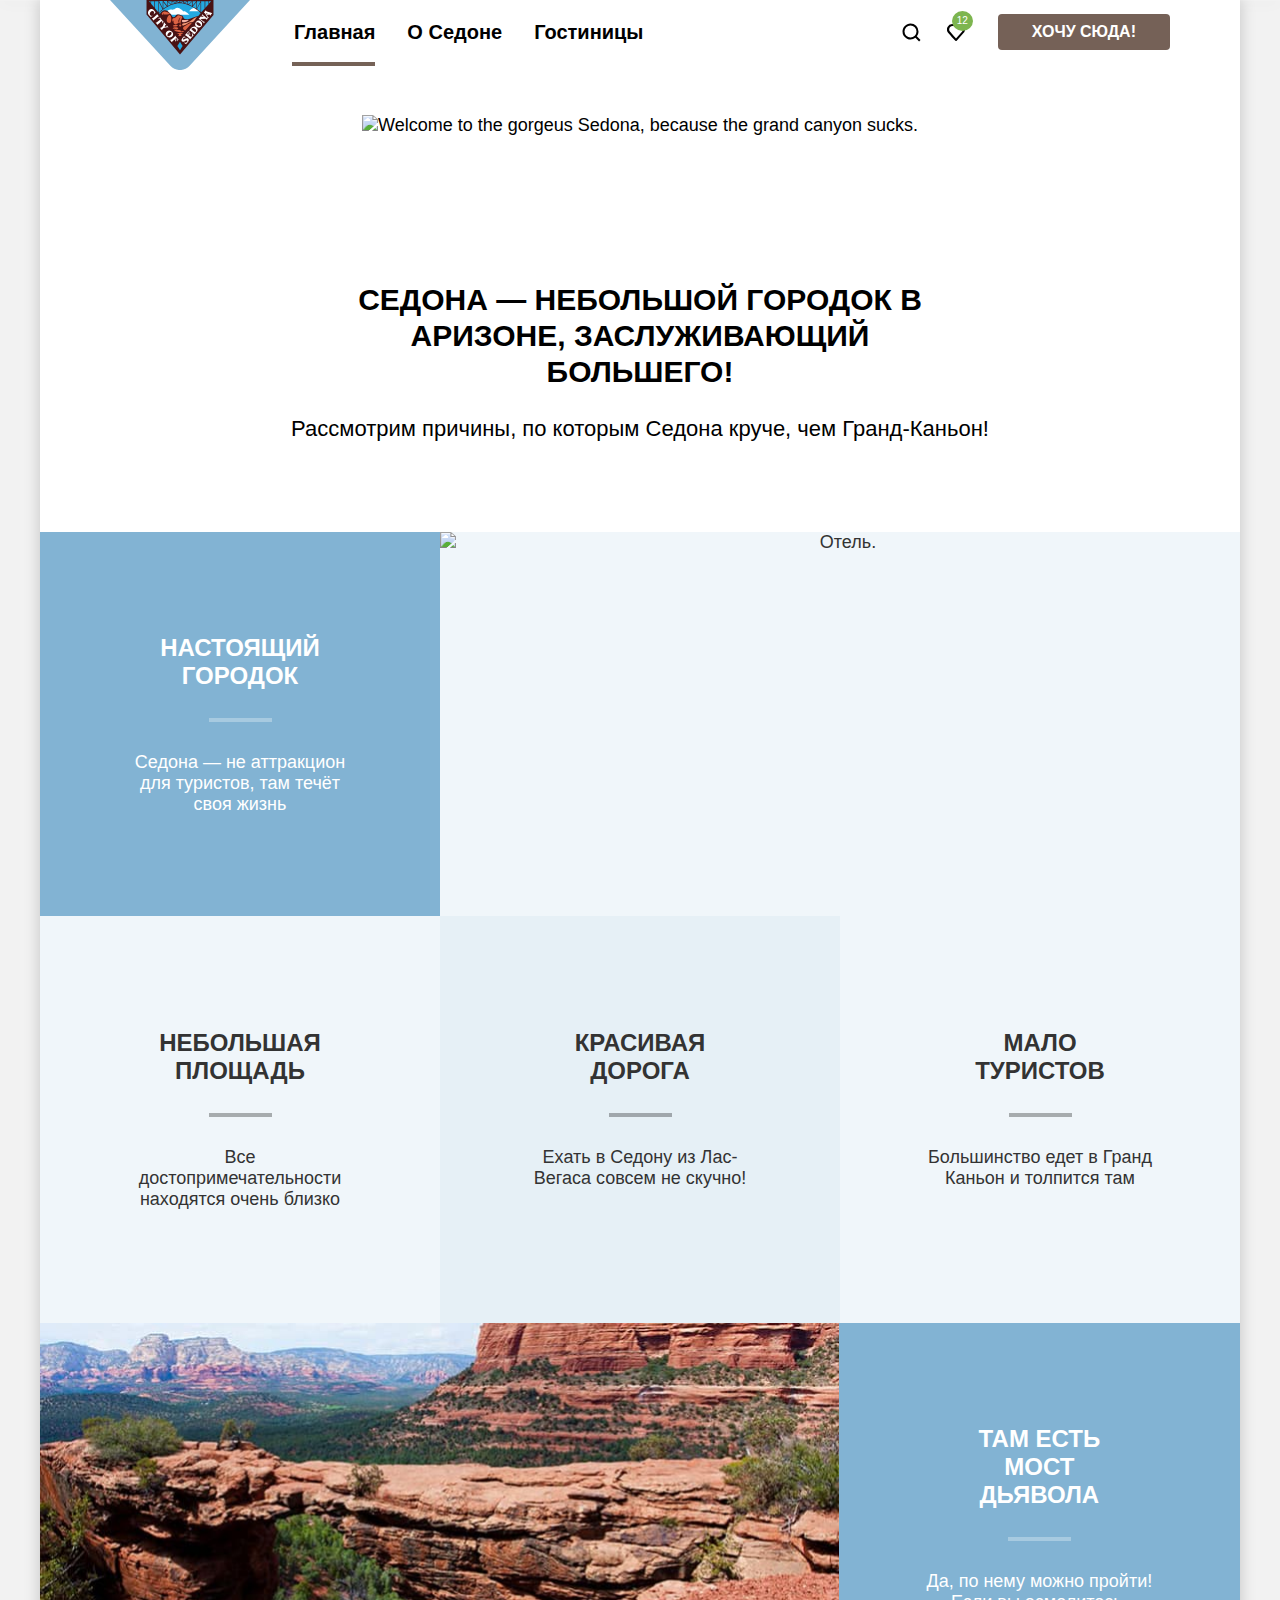
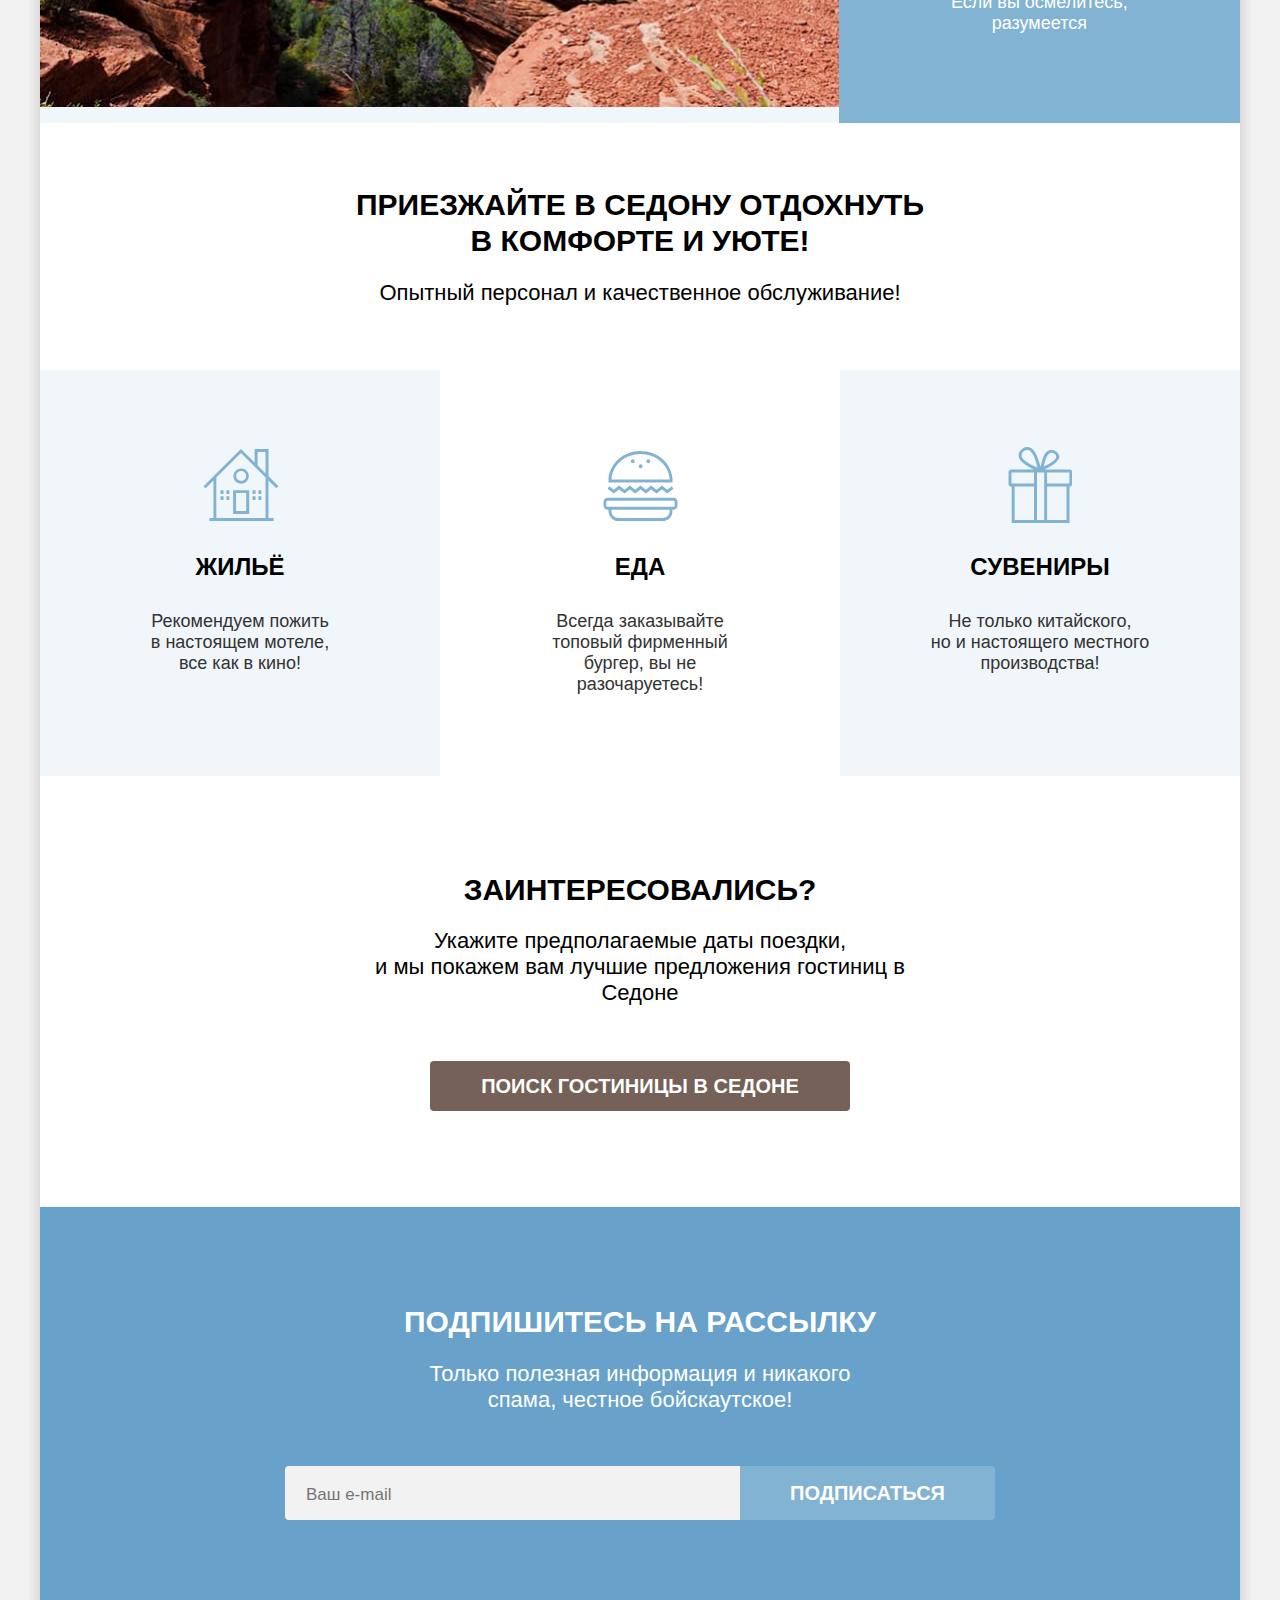
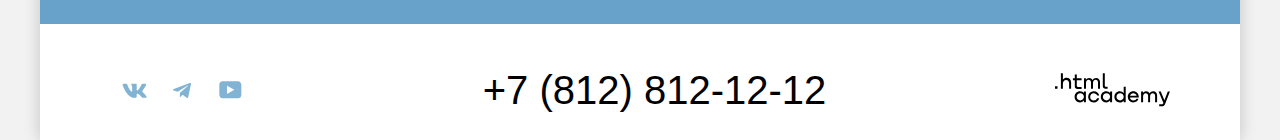
==== commit f2f6b4b4: "Revert "третья проверка"" ====
--- a/index.html
+++ b/index.html
@@ -198,7 +198,7 @@
 
     <div class="modal modal-close">
       <section class="modal__content">
-        <h2 class="modal__heading">Поиск гостиницы в Седоне</h2>
+        <h2 class="modal__heading main-heading">Поиск гостиницы в Седоне</h2>
         <button class="modal__button-close button">
           <span class="visually-hidden">Закрыть</span>
           <span class="modal__close-icon">
--- a/styles/style.css
+++ b/styles/style.css
@@ -64,7 +64,7 @@
 .page-header__logo {
   width: 140px;
   height: 70px;
-  margin-right: 29px;
+  margin-right: 28px;
   margin-bottom: -11px;
   z-index: 1;
 }
@@ -167,7 +167,7 @@
   background-size: 100% auto;
   text-align: center;
   padding-top: 51px;
-  padding-bottom: 77px
+  padding-bottom: 76px
 }
 
 .main-container {
@@ -263,7 +263,7 @@
 }
 
 .advantages__block .advantages__text {
-  padding: 101px 85px 89px;
+  padding: 102px 85px 89px;
 }
 
 .advantages__item-image {
@@ -412,22 +412,22 @@
 .main-index__search {
   text-align: center;
   padding-top: 96px;
-  padding-bottom: 95px;
+  padding-bottom: 96px;
 }
 
 .search__tagline {
-  max-width: 592px;
+  width: 592px;
   margin: 0 auto;
-  margin-bottom: 53px;
+  margin-bottom: 55px;
 }
 
 .search__button {
-  padding: 17px 51px;
+  padding: 15px 51px;
   font-size: 20px;
 }
 
 .main-index__mailing {
-  padding-top: 96px;
+  padding-top: 97px;
   padding-bottom: 104px;
   background-color: #68A2CA;
   background-image: url("../images/subscribe.jpg");
@@ -451,13 +451,13 @@
   text-transform: uppercase;
   text-align: center;
   margin-top: 0;
-  margin-bottom: 20px;
+  margin-bottom: 21px;
 }
 
 .mailing__tagline {
   max-width: 470px;
   margin: 0 auto;
-  margin-bottom: 55px;
+  margin-bottom: 53px;
   font-size: 22px;
   line-height: 26px;
 }
@@ -523,7 +523,7 @@
   display: flex;
   justify-content: space-between;
   align-items: center;
-  padding-top: 45px;
+  padding-top: 46px;
   padding-bottom: 30px;
 }
 
@@ -687,7 +687,7 @@
 
 .filter__title {
   padding-left: 0;
-  margin-bottom: 32px;
+  margin-bottom: 33px;
   font-weight: 700;
   font-size: 20px;
   line-height: 24px;
@@ -709,10 +709,10 @@
 
 .filter__control-mark {
   position: absolute;
-  top: 1px;
-  left: 1px;
-  width: 15px;
-  height: 15px;
+  top: 0;
+  left: 0;
+  width: 17px;
+  height: 17px;
   background-color: #ffffff;
   border: 3px solid transparent;
   border-radius: 4px;
@@ -748,10 +748,10 @@
 .filter__control [type="radio"]:checked + .filter__control-mark::before {
   position: absolute;
   content:"";
-  top: 18%;
-  left: 18%;
-  width: 10px;
-  height: 10px;
+  top: 2px;
+  left: 2px;
+  width: 13px;
+  height: 13px;
   background-color: #3F5E72;
   border-radius: 50%;
 }
@@ -892,8 +892,7 @@
   display: flex;
   justify-content: space-between;
   align-items: center;
-  margin-top: 16px;
-  margin-bottom: 40px;
+  margin-bottom: 22px;
 }
 
 .catalog__title {
@@ -924,7 +923,7 @@
   appearance: none;
   padding: 12px 20px;
   padding-right: 40px;
-  background: url("..//images/select.svg") no-repeat right 18px center;
+  background: url("..//images/select.svg") no-repeat right 20px center;
 }
 
 .found__select-control:hover {
@@ -951,12 +950,12 @@
 }
 
 .found__view {
-  max-width: 180px;
+  max-width: 165px;
   display: flex;
   flex-wrap: wrap;
   list-style: none;
-  gap: 6px;
-  margin: 0;
+  gap: 8px;
+  margin-left: 0;
   padding-left: 0;
 }
 
@@ -989,7 +988,7 @@
 .catalog__list-placement {
   list-style: none;
   margin: 0;
-  margin-bottom: 40px;
+  margin-bottom: 38px;
   padding-bottom: 40px;
   padding-left: 0;
   border-bottom: 1px solid #E6E6E6;
@@ -1014,7 +1013,7 @@
 
 .catalog__item-image {
  width: 100%;
- margin-bottom: 12px;
+ margin-bottom: 13px;
 }
 
 .catalog__item-title {
@@ -1084,7 +1083,7 @@
   font-weight: 400;
   text-transform: uppercase;
   border-radius: 4px;
-  padding: 9px 22px 8px 22px;
+  padding: 9px 22px 8px 23px;
   background-color: #F2F2F2;
   color: #333333;
 }
@@ -1110,7 +1109,14 @@
   margin-bottom: 60px;
   display: flex;
   flex-wrap: wrap;
-  gap: 8px;
+}
+
+.paganation__item {
+  margin-right: 8px;
+}
+
+.paganation__item:nth-last-child(1) {
+  margin-right: 0;
 }
 
 .paganation__link {
@@ -1160,7 +1166,7 @@
 
 .catalog__mailing {
   text-align: center;
-  padding-top: 97px;
+  padding-top: 96px;
   padding-bottom: 104px;
 }
 
